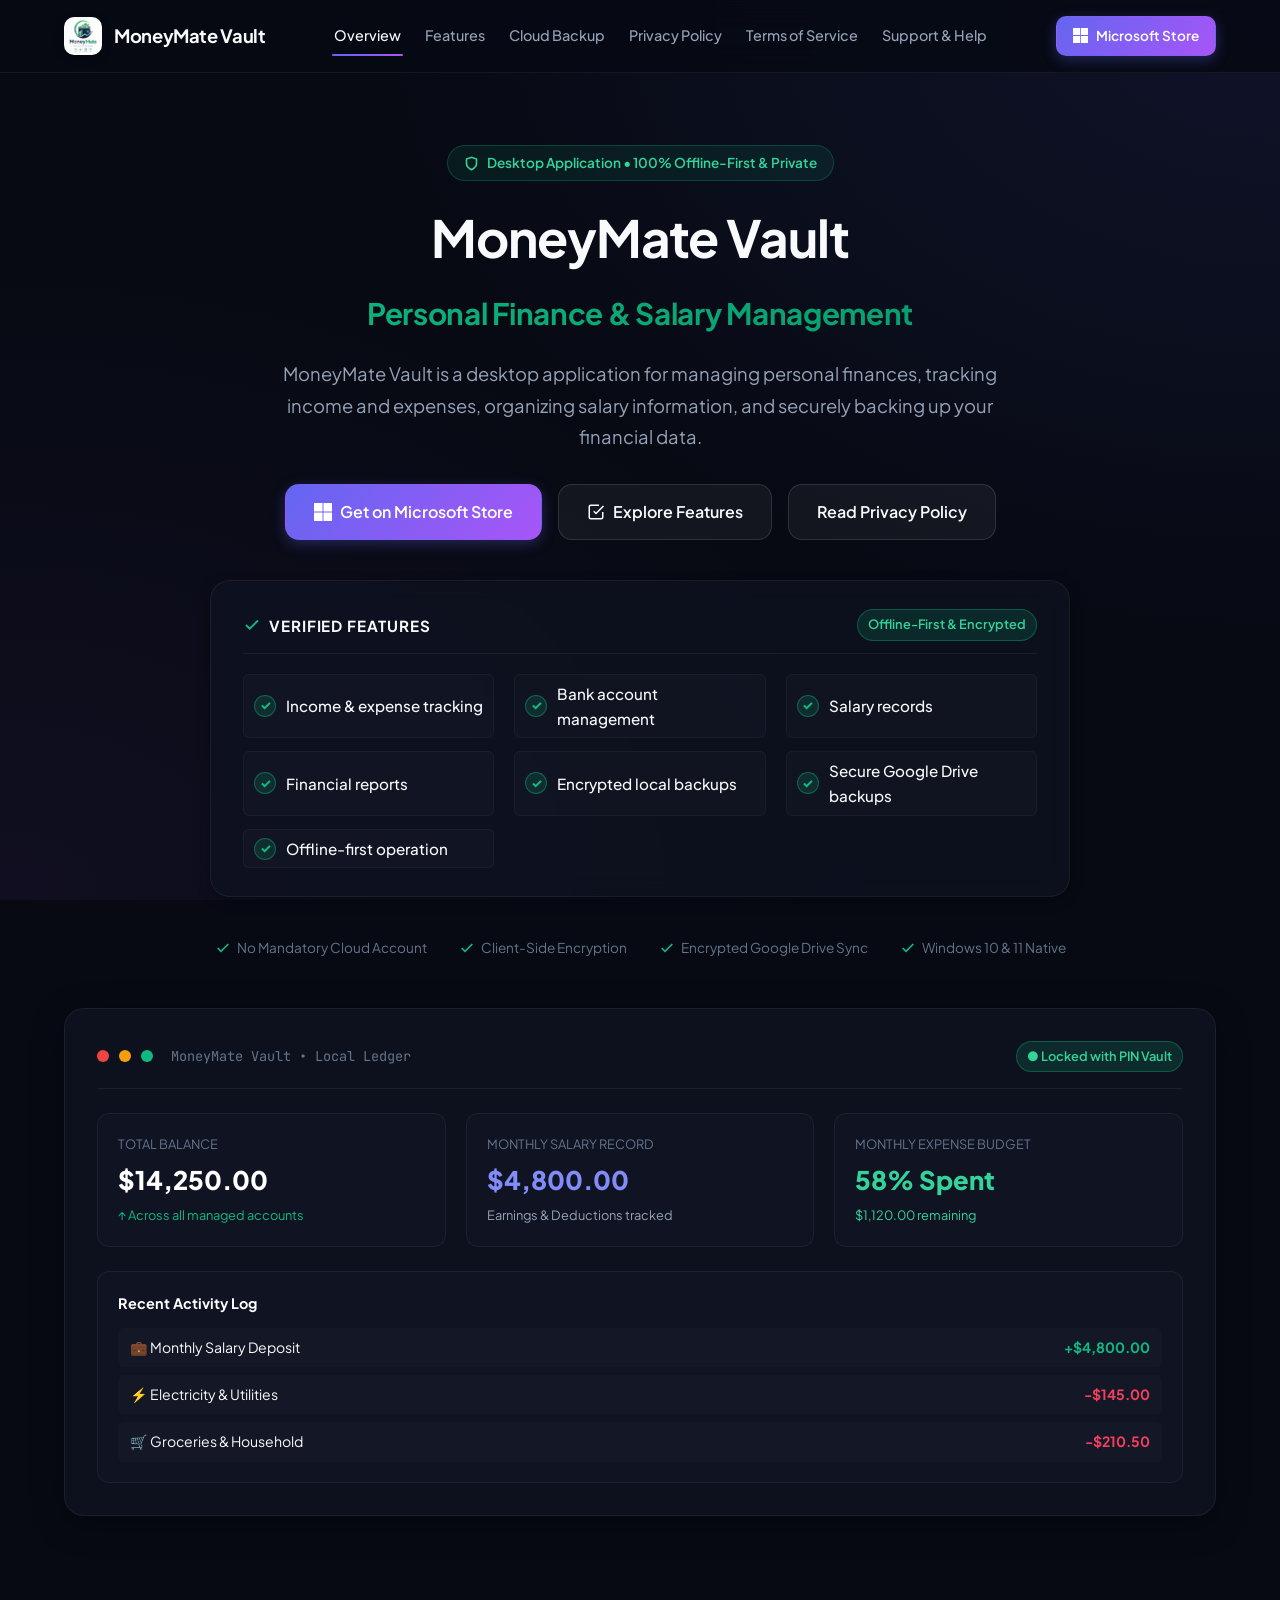
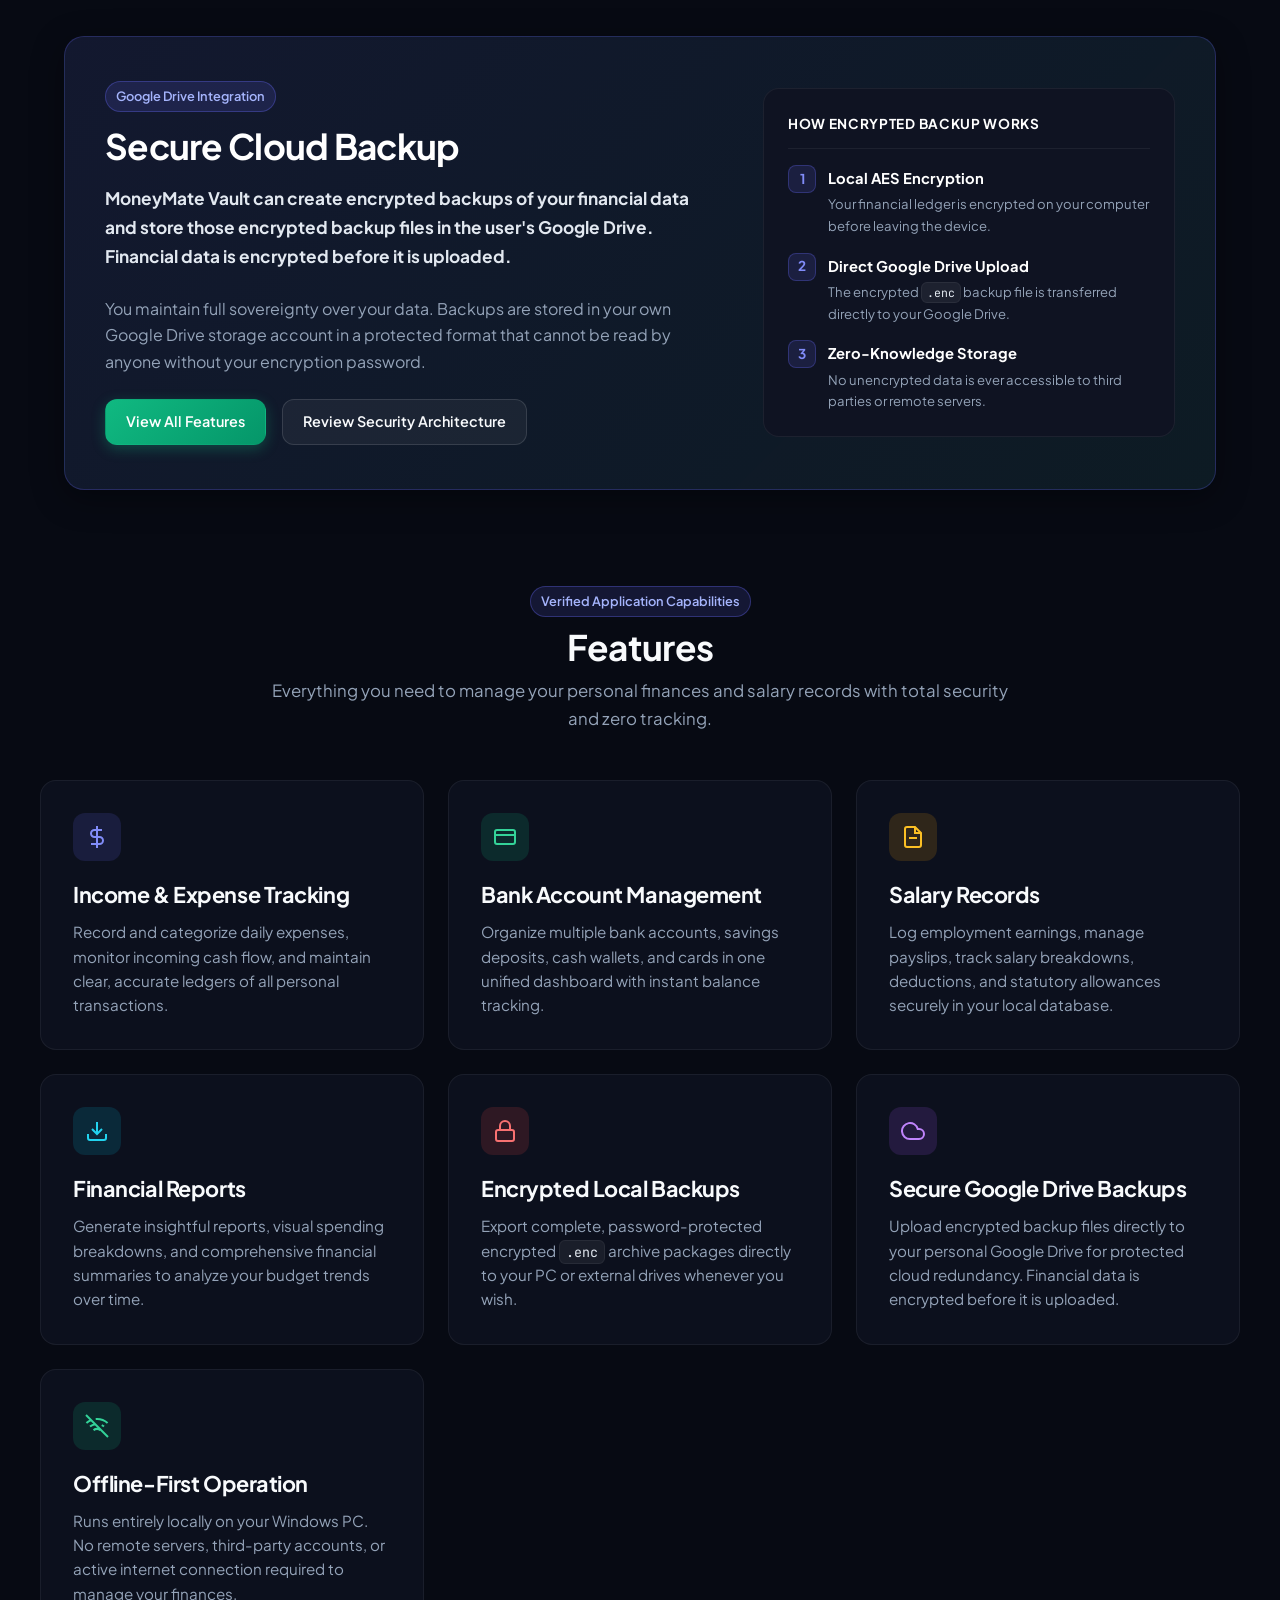
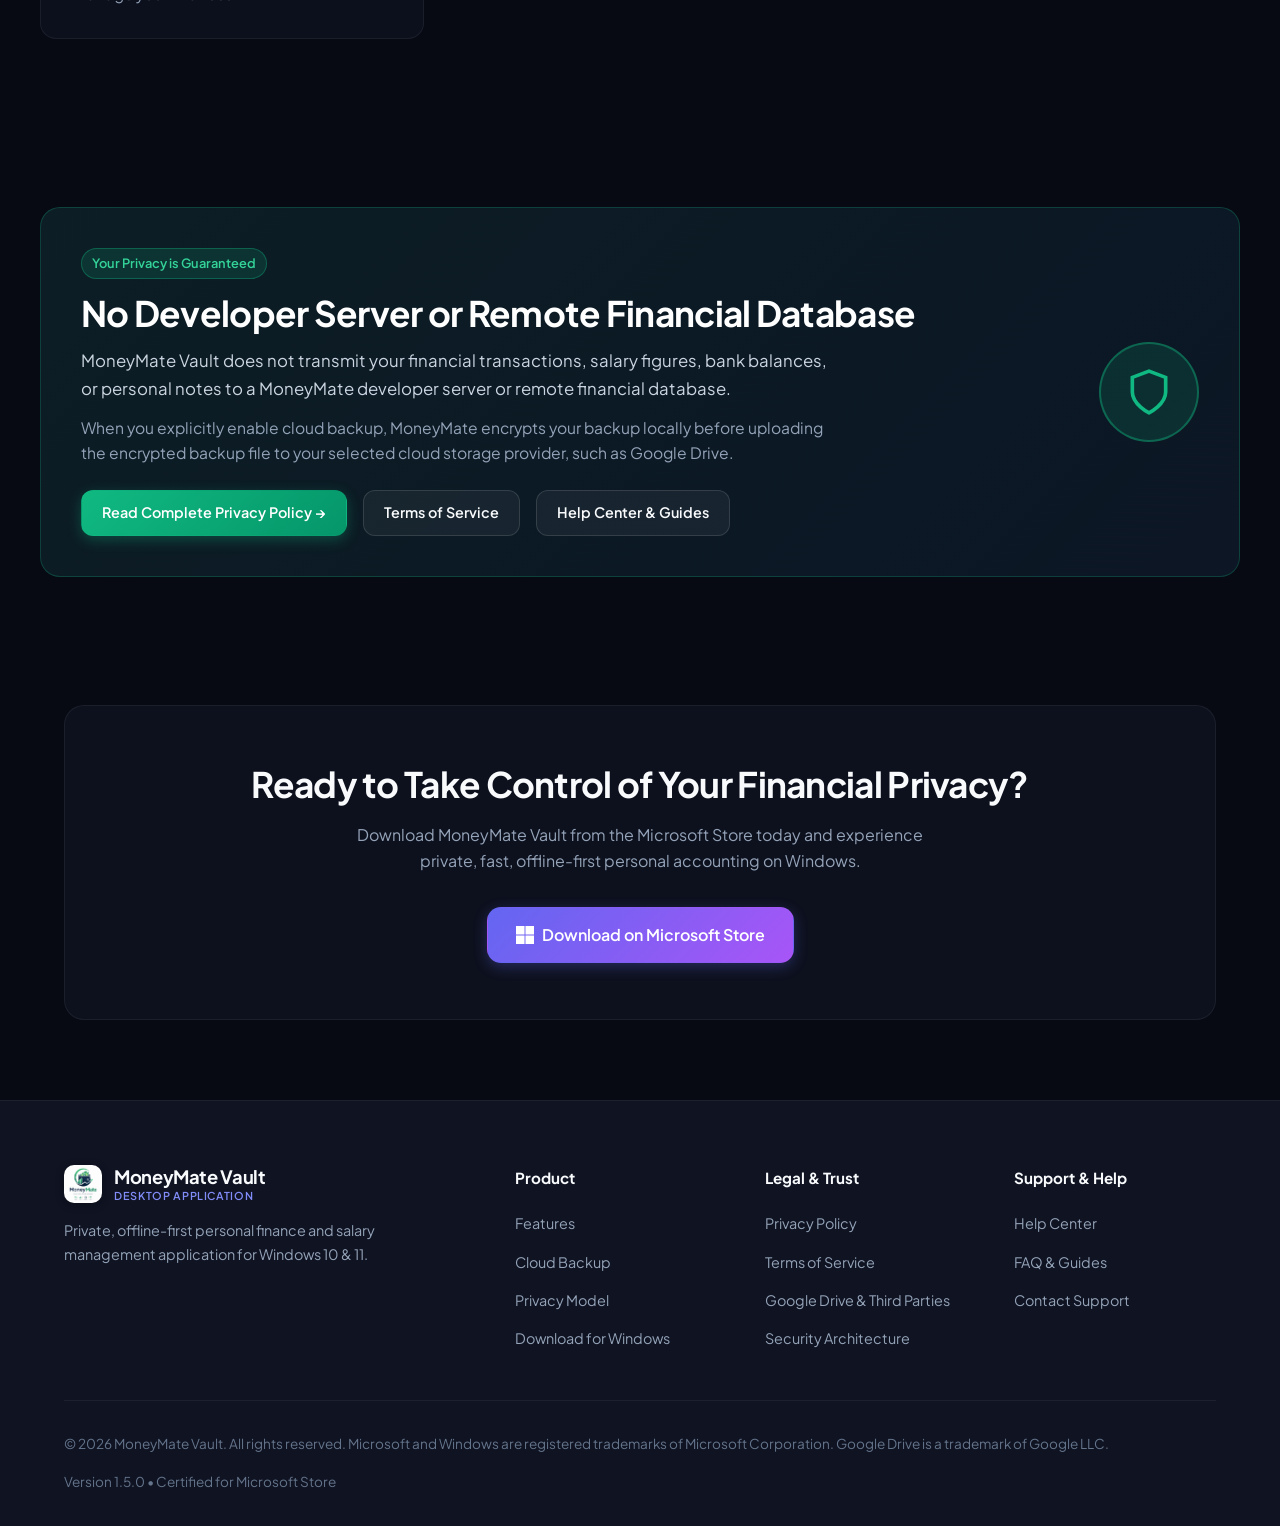
==== index.html @ 609f52b4 "Navbar Line Break Fix & Terms of Service Navigation Tab" ====
<!DOCTYPE html>
<html lang="en">

<head>
  <meta charset="UTF-8">
  <meta name="viewport" content="width=device-width, initial-scale=1.0">
  <meta name="google-site-verification" content="Ac3kvOH5Q8Ll154Vmp-qw-oG1okebQLlyYuAiqwtGdA" />
  <title>MoneyMate Vault - Personal Finance & Salary Management</title>
  <meta name="description"
    content="MoneyMate Vault is a desktop application for managing personal finances, tracking income and expenses, organizing salary information, and securely backing up your financial data.">
  <link rel="icon" type="image/png" href="assets/logo.png">
  <link rel="preconnect" href="https://fonts.googleapis.com">
  <link rel="preconnect" href="https://fonts.gstatic.com" crossorigin>
  <link
    href="https://fonts.googleapis.com/css2?family=Inter:wght@300;400;500;600;700&family=Plus+Jakarta+Sans:wght@300;400;500;600;700;800&family=JetBrains+Mono:wght@400;500;600&display=swap"
    rel="stylesheet">
  <link rel="stylesheet" href="styles.css">
</head>

<body>
  <!-- Navigation Header (Unified Single Top Navbar) -->
  <header class="site-header">
    <div class="container">
      <nav class="site-nav">
        <a href="#overview" class="brand" aria-label="MoneyMate Vault Home">
          <img src="assets/logo.png" alt="MoneyMate Vault Logo" width="38" height="38">
          <div class="brand-text">
            <span class="brand-title">MoneyMate Vault</span>
          </div>
        </a>

        <ul class="nav-links">
          <li><a href="#overview" class="nav-link active">Overview</a></li>
          <li><a href="#features" class="nav-link">Features</a></li>
          <li><a href="#cloud-backup" class="nav-link">Cloud Backup</a></li>
          <li><a href="privacy.html" class="nav-link">Privacy Policy</a></li>
          <li><a href="terms.html" class="nav-link">Terms of Service</a></li>
          <li><a href="support.html" class="nav-link">Support & Help</a></li>
        </ul>

        <div class="nav-cta-group">
          <a href="#download" class="btn btn-primary btn-sm">
            <svg viewBox="0 0 24 24" width="15" height="15" fill="currentColor">
              <path
                d="M0 0h11.377v11.372H0zM12.623 0H24v11.372H12.623zM0 12.623h11.377V24H0zM12.623 12.623H24V24H12.623z" />
            </svg>
            Microsoft Store
          </a>
        </div>
      </nav>
    </div>
  </header>

  <!-- Hero Section (Overview) -->
  <section class="hero-section" id="overview">
    <div class="container">
      <div class="hero-pill">
        <svg viewBox="0 0 24 24" width="15" height="15" fill="none" stroke="currentColor" stroke-width="2.5">
          <path d="M12 22s8-4 8-10V5l-8-3-8 3v7c0 6 8 10 8 10z" />
        </svg>
        Desktop Application • 100% Offline-First & Private
      </div>

      <h1 class="hero-title">
        MoneyMate Vault
      </h1>
      <div class="hero-subtitle text-gradient-emerald">
        Personal Finance & Salary Management
      </div>

      <p class="hero-lead">
        MoneyMate Vault is a desktop application for managing personal finances, tracking income and expenses,
        organizing salary information, and securely backing up your financial data.
      </p>

      <div class="hero-cta-group">
        <a href="#download" class="btn btn-primary btn-lg">
          <svg viewBox="0 0 24 24" width="18" height="18" fill="currentColor">
            <path
              d="M0 0h11.377v11.372H0zM12.623 0H24v11.372H12.623zM0 12.623h11.377V24H0zM12.623 12.623H24V24H12.623z" />
          </svg>
          Get on Microsoft Store
        </a>
        <a href="#features" class="btn btn-secondary btn-lg">
          <svg viewBox="0 0 24 24" width="18" height="18" fill="none" stroke="currentColor" stroke-width="2">
            <polyline points="9 11 12 14 22 4"></polyline>
            <path d="M21 12v7a2 2 0 0 1-2 2H5a2 2 0 0 1-2-2V5a2 2 0 0 1 2-2h11"></path>
          </svg>
          Explore Features
        </a>
        <a href="privacy.html" class="btn btn-secondary btn-lg">
          Read Privacy Policy
        </a>
      </div>

      <!-- Quick Verified Features Checklist Card -->
      <div class="hero-checklist-container">
        <div class="hero-checklist-header">
          <div class="hero-checklist-title">
            <svg viewBox="0 0 24 24" width="18" height="18" fill="none" stroke="#10b981" stroke-width="2.5">
              <polyline points="20 6 9 17 4 12"></polyline>
            </svg>
            <span>Verified Features</span>
          </div>
          <span class="meta-badge badge-success">Offline-First & Encrypted</span>
        </div>
        <div class="checklist-grid">
          <div class="checklist-item">
            <span class="checklist-check-icon">✓</span>
            <span>Income & expense tracking</span>
          </div>
          <div class="checklist-item">
            <span class="checklist-check-icon">✓</span>
            <span>Bank account management</span>
          </div>
          <div class="checklist-item">
            <span class="checklist-check-icon">✓</span>
            <span>Salary records</span>
          </div>
          <div class="checklist-item">
            <span class="checklist-check-icon">✓</span>
            <span>Financial reports</span>
          </div>
          <div class="checklist-item">
            <span class="checklist-check-icon">✓</span>
            <span>Encrypted local backups</span>
          </div>
          <div class="checklist-item">
            <span class="checklist-check-icon">✓</span>
            <span>Secure Google Drive backups</span>
          </div>
          <div class="checklist-item">
            <span class="checklist-check-icon">✓</span>
            <span>Offline-first operation</span>
          </div>
        </div>
      </div>

      <div class="hero-trust-badges">
        <div class="trust-item">
          <svg viewBox="0 0 24 24" width="16" height="16" fill="none" stroke="currentColor" stroke-width="2.5">
            <polyline points="20 6 9 17 4 12" />
          </svg>
          <span>No Mandatory Cloud Account</span>
        </div>
        <div class="trust-item">
          <svg viewBox="0 0 24 24" width="16" height="16" fill="none" stroke="currentColor" stroke-width="2.5">
            <polyline points="20 6 9 17 4 12" />
          </svg>
          <span>Client-Side Encryption</span>
        </div>
        <div class="trust-item">
          <svg viewBox="0 0 24 24" width="16" height="16" fill="none" stroke="currentColor" stroke-width="2.5">
            <polyline points="20 6 9 17 4 12" />
          </svg>
          <span>Encrypted Google Drive Sync</span>
        </div>
        <div class="trust-item">
          <svg viewBox="0 0 24 24" width="16" height="16" fill="none" stroke="currentColor" stroke-width="2.5">
            <polyline points="20 6 9 17 4 12" />
          </svg>
          <span>Windows 10 & 11 Native</span>
        </div>
      </div>
    </div>
  </section>

  <!-- Interactive App Preview Dashboard Showcase -->
  <section class="container" style="margin-bottom: 4.5rem;">
    <div
      style="background: var(--bg-card); border: 1px solid var(--border-color); border-radius: var(--radius-xl); padding: 2rem; box-shadow: var(--shadow-md);">
      <!-- App Header Bar Simulation -->
      <div
        style="display: flex; align-items: center; justify-content: space-between; border-bottom: 1px solid var(--border-color); padding-bottom: 1rem; margin-bottom: 1.5rem;">
        <div style="display: flex; align-items: center; gap: 10px;">
          <div style="width: 12px; height: 12px; border-radius: 50%; background: #ef4444;"></div>
          <div style="width: 12px; height: 12px; border-radius: 50%; background: #f59e0b;"></div>
          <div style="width: 12px; height: 12px; border-radius: 50%; background: #10b981;"></div>
          <span
            style="font-size: 0.85rem; color: var(--text-muted); margin-left: 8px; font-family: var(--font-mono);">MoneyMate
            Vault • Local Ledger</span>
        </div>
        <div style="display: flex; align-items: center; gap: 8px;">
          <span class="meta-badge badge-success">● Locked with PIN Vault</span>
        </div>
      </div>

      <!-- Dashboard Cards Simulation -->
      <div
        style="display: grid; grid-template-columns: repeat(auto-fit, minmax(240px, 1fr)); gap: 1.25rem; margin-bottom: 1.5rem;">
        <div
          style="background: var(--bg-secondary); border: 1px solid var(--border-color); border-radius: var(--radius-md); padding: 1.25rem;">
          <div style="font-size: 0.8rem; color: var(--text-muted); text-transform: uppercase;">Total Balance</div>
          <div style="font-size: 1.6rem; font-weight: 800; color: #fff; margin-top: 4px;">$14,250.00</div>
          <div style="font-size: 0.8rem; color: #10b981; margin-top: 4px;">↑ Across all managed accounts</div>
        </div>

        <div
          style="background: var(--bg-secondary); border: 1px solid var(--border-color); border-radius: var(--radius-md); padding: 1.25rem;">
          <div style="font-size: 0.8rem; color: var(--text-muted); text-transform: uppercase;">Monthly Salary Record
          </div>
          <div style="font-size: 1.6rem; font-weight: 800; color: #818cf8; margin-top: 4px;">$4,800.00</div>
          <div style="font-size: 0.8rem; color: var(--text-secondary); margin-top: 4px;">Earnings & Deductions tracked
          </div>
        </div>

        <div
          style="background: var(--bg-secondary); border: 1px solid var(--border-color); border-radius: var(--radius-md); padding: 1.25rem;">
          <div style="font-size: 0.8rem; color: var(--text-muted); text-transform: uppercase;">Monthly Expense Budget
          </div>
          <div style="font-size: 1.6rem; font-weight: 800; color: #34d399; margin-top: 4px;">58% Spent</div>
          <div style="font-size: 0.8rem; color: #34d399; margin-top: 4px;">$1,120.00 remaining</div>
        </div>
      </div>

      <!-- Transaction Preview List -->
      <div
        style="background: var(--bg-secondary); border: 1px solid var(--border-color); border-radius: var(--radius-md); padding: 1.25rem;">
        <div style="font-size: 0.9rem; font-weight: 700; color: #fff; margin-bottom: 0.75rem;">Recent Activity Log</div>
        <div style="display: flex; flex-direction: column; gap: 8px; font-size: 0.88rem;">
          <div
            style="display: flex; justify-content: space-between; padding: 8px 12px; background: rgba(255,255,255,0.02); border-radius: var(--radius-sm);">
            <span>💼 Monthly Salary Deposit</span>
            <span style="color: #10b981; font-weight: 700;">+$4,800.00</span>
          </div>
          <div
            style="display: flex; justify-content: space-between; padding: 8px 12px; background: rgba(255,255,255,0.02); border-radius: var(--radius-sm);">
            <span>⚡ Electricity & Utilities</span>
            <span style="color: #f43f5e; font-weight: 700;">-$145.00</span>
          </div>
          <div
            style="display: flex; justify-content: space-between; padding: 8px 12px; background: rgba(255,255,255,0.02); border-radius: var(--radius-sm);">
            <span>🛒 Groceries & Household</span>
            <span style="color: #f43f5e; font-weight: 700;">-$210.50</span>
          </div>
        </div>
      </div>
    </div>
  </section>

  <!-- Dedicated Secure Cloud Backup Section (Google Drive Functionality) -->
  <section class="container" id="cloud-backup">
    <div class="cloud-backup-card">
      <div class="cloud-backup-grid">
        <div>
          <div class="meta-badge badge-store" style="margin-bottom: 0.75rem;">Google Drive Integration</div>
          <h2 style="color: #fff; margin-bottom: 1rem;">Secure Cloud Backup</h2>
          <p style="font-size: 1.08rem; color: #e2e8f0; line-height: 1.7; margin-bottom: 1.5rem;">
            <strong>MoneyMate Vault can create encrypted backups of your financial data and store those encrypted backup
              files in the user's Google Drive. Financial data is encrypted before it is uploaded.</strong>
          </p>
          <p style="color: var(--text-secondary); margin-bottom: 1.5rem;">
            You maintain full sovereignty over your data. Backups are stored in your own Google Drive storage account in
            a protected format that cannot be read by anyone without your encryption password.
          </p>
          <div style="display: flex; gap: 1rem; flex-wrap: wrap;">
            <a href="#features" class="btn btn-emerald">
              View All Features
            </a>
            <a href="privacy.html" class="btn btn-secondary">
              Review Security Architecture
            </a>
          </div>
        </div>

        <div class="cloud-flow-card">
          <div
            style="font-size: 0.85rem; font-weight: 700; color: #fff; text-transform: uppercase; letter-spacing: 0.05em; border-bottom: 1px solid var(--border-color); padding-bottom: 0.75rem;">
            How Encrypted Backup Works
          </div>

          <div class="cloud-step-row">
            <div class="cloud-step-badge">1</div>
            <div>
              <strong style="color: #fff; font-size: 0.92rem;">Local AES Encryption</strong>
              <p style="font-size: 0.82rem; color: var(--text-secondary); margin-top: 2px;">
                Your financial ledger is encrypted on your computer before leaving the device.
              </p>
            </div>
          </div>

          <div class="cloud-step-row">
            <div class="cloud-step-badge">2</div>
            <div>
              <strong style="color: #fff; font-size: 0.92rem;">Direct Google Drive Upload</strong>
              <p style="font-size: 0.82rem; color: var(--text-secondary); margin-top: 2px;">
                The encrypted <code>.enc</code> backup file is transferred directly to your Google Drive.
              </p>
            </div>
          </div>

          <div class="cloud-step-row">
            <div class="cloud-step-badge">3</div>
            <div>
              <strong style="color: #fff; font-size: 0.92rem;">Zero-Knowledge Storage</strong>
              <p style="font-size: 0.82rem; color: var(--text-secondary); margin-top: 2px;">
                No unencrypted data is ever accessible to third parties or remote servers.
              </p>
            </div>
          </div>
        </div>
      </div>
    </div>
  </section>

  <!-- Detailed Key Features Grid -->
  <section class="container" id="features" style="padding: 3rem 0;">
    <div style="text-align: center; max-width: 760px; margin: 0 auto 3rem;">
      <div class="meta-badge badge-store" style="margin-bottom: 0.5rem;">Verified Application Capabilities</div>
      <h2>Features</h2>
      <p style="font-size: 1.05rem; color: var(--text-secondary); margin-top: 0.5rem;">
        Everything you need to manage your personal finances and salary records with total security and zero tracking.
      </p>
    </div>

    <div class="features-grid">
      <!-- Feature 1: Income & Expense Tracking -->
      <div class="feature-card">
        <div class="feature-icon-box" style="background: rgba(99, 102, 241, 0.15); color: #818cf8;">
          <svg viewBox="0 0 24 24" width="24" height="24" fill="none" stroke="currentColor" stroke-width="2">
            <line x1="12" y1="1" x2="12" y2="23"></line>
            <path d="M17 5H9.5a3.5 3.5 0 0 0 0 7h5a3.5 3.5 0 0 1 0 7H6"></path>
          </svg>
        </div>
        <h3>Income & Expense Tracking</h3>
        <p>
          Record and categorize daily expenses, monitor incoming cash flow, and maintain clear, accurate ledgers of all
          personal transactions.
        </p>
      </div>

      <!-- Feature 2: Bank Account Management -->
      <div class="feature-card">
        <div class="feature-icon-box" style="background: rgba(16, 185, 129, 0.15); color: #34d399;">
          <svg viewBox="0 0 24 24" width="24" height="24" fill="none" stroke="currentColor" stroke-width="2">
            <rect x="2" y="5" width="20" height="14" rx="2" />
            <line x1="2" y1="10" x2="22" y2="10" />
          </svg>
        </div>
        <h3>Bank Account Management</h3>
        <p>
          Organize multiple bank accounts, savings deposits, cash wallets, and cards in one unified dashboard with
          instant balance tracking.
        </p>
      </div>

      <!-- Feature 3: Salary Records -->
      <div class="feature-card">
        <div class="feature-icon-box" style="background: rgba(245, 158, 11, 0.15); color: #fbbf24;">
          <svg viewBox="0 0 24 24" width="24" height="24" fill="none" stroke="currentColor" stroke-width="2">
            <path d="M14 2H6a2 2 0 0 0-2 2v16a2 2 0 0 0 2 2h12a2 2 0 0 0 2-2V8z" />
            <polyline points="14 2 14 8 20 8" />
            <line x1="16" y1="13" x2="8" y2="13" />
          </svg>
        </div>
        <h3>Salary Records</h3>
        <p>
          Log employment earnings, manage payslips, track salary breakdowns, deductions, and statutory allowances
          securely in your local database.
        </p>
      </div>

      <!-- Feature 4: Financial Reports -->
      <div class="feature-card">
        <div class="feature-icon-box" style="background: rgba(6, 182, 212, 0.15); color: #22d3ee;">
          <svg viewBox="0 0 24 24" width="24" height="24" fill="none" stroke="currentColor" stroke-width="2">
            <path d="M21 15v4a2 2 0 0 1-2 2H5a2 2 0 0 1-2-2v-4" />
            <polyline points="7 10 12 15 17 10" />
            <line x1="12" y1="15" x2="12" y2="3" />
          </svg>
        </div>
        <h3>Financial Reports</h3>
        <p>
          Generate insightful reports, visual spending breakdowns, and comprehensive financial summaries to analyze your
          budget trends over time.
        </p>
      </div>

      <!-- Feature 5: Encrypted Local Backups -->
      <div class="feature-card">
        <div class="feature-icon-box" style="background: rgba(239, 68, 68, 0.15); color: #f87171;">
          <svg viewBox="0 0 24 24" width="24" height="24" fill="none" stroke="currentColor" stroke-width="2">
            <rect x="3" y="11" width="18" height="11" rx="2" ry="2" />
            <path d="M7 11V7a5 5 0 0 1 10 0v4" />
          </svg>
        </div>
        <h3>Encrypted Local Backups</h3>
        <p>
          Export complete, password-protected encrypted <code>.enc</code> archive packages directly to your PC or
          external drives whenever you wish.
        </p>
      </div>

      <!-- Feature 6: Secure Google Drive Backups -->
      <div class="feature-card">
        <div class="feature-icon-box" style="background: rgba(168, 85, 247, 0.15); color: #c084fc;">
          <svg viewBox="0 0 24 24" width="24" height="24" fill="none" stroke="currentColor" stroke-width="2">
            <path d="M18 10h-1.26A8 8 0 1 0 9 20h9a5 5 0 0 0 0-10z"></path>
          </svg>
        </div>
        <h3>Secure Google Drive Backups</h3>
        <p>
          Upload encrypted backup files directly to your personal Google Drive for protected cloud redundancy. Financial
          data is encrypted before it is uploaded.
        </p>
      </div>

      <!-- Feature 7: Offline-First Operation -->
      <div class="feature-card">
        <div class="feature-icon-box" style="background: rgba(16, 185, 129, 0.15); color: #34d399;">
          <svg viewBox="0 0 24 24" width="24" height="24" fill="none" stroke="currentColor" stroke-width="2">
            <path d="M1 1l22 22"></path>
            <path d="M16.72 11.06A10.94 10.94 0 0 1 19 12.55"></path>
            <path d="M5 12.55a10.94 10.94 0 0 1 5.17-2.39"></path>
            <path d="M10.71 5.05A16 16 0 0 1 22.58 9"></path>
            <path d="M1.42 9a15.91 15.91 0 0 1 4.7-2.88"></path>
            <path d="M8.53 16.11a6 6 0 0 1 6.95 0"></path>
            <line x1="12" y1="20" x2="12.01" y2="20"></line>
          </svg>
        </div>
        <h3>Offline-First Operation</h3>
        <p>
          Runs entirely locally on your Windows PC. No remote servers, third-party accounts, or active internet
          connection required to manage your finances.
        </p>
      </div>
    </div>
  </section>

  <!-- Privacy Spotlight Banner -->
  <section class="container" id="privacy-spotlight" style="padding: 2rem 0 5rem;">
    <div class="callout-box callout-emerald">
      <div style="display: grid; grid-template-columns: 1fr auto; gap: 2rem; align-items: center;">
        <div>
          <div class="meta-badge badge-success" style="margin-bottom: 0.75rem;">Your Privacy is Guaranteed</div>
          <h2 style="color: #fff; margin-bottom: 0.75rem;">No Developer Server or Remote Financial Database</h2>
          <p style="color: #cbd5e1; font-size: 1.05rem; max-width: 750px; margin-bottom: 0.75rem;">
            MoneyMate Vault does not transmit your financial transactions, salary figures, bank balances, or personal
            notes to a MoneyMate developer server or remote financial database.
          </p>
          <p style="color: #94a3b8; font-size: 0.98rem; max-width: 750px;">
            When you explicitly enable cloud backup, MoneyMate encrypts your backup locally before uploading the
            encrypted backup file to your selected cloud storage provider, such as Google Drive.
          </p>
          <div style="margin-top: 1.5rem; display: flex; gap: 1rem; flex-wrap: wrap;">
            <a href="privacy.html" class="btn btn-emerald">
              Read Complete Privacy Policy →
            </a>
            <a href="terms.html" class="btn btn-secondary">
              Terms of Service
            </a>
            <a href="support.html" class="btn btn-secondary">
              Help Center & Guides
            </a>
          </div>
        </div>

        <div style="display: flex; align-items: center; justify-content: center;">
          <div
            style="width: 100px; height: 100px; border-radius: 50%; background: rgba(16, 185, 129, 0.15); border: 2px solid rgba(16, 185, 129, 0.4); display: flex; align-items: center; justify-content: center; color: #10b981;">
            <svg viewBox="0 0 24 24" width="50" height="50" fill="none" stroke="currentColor" stroke-width="1.75">
              <path d="M12 22s8-4 8-10V5l-8-3-8 3v7c0 6 8 10 8 10z" />
            </svg>
          </div>
        </div>
      </div>
    </div>
  </section>

  <!-- Microsoft Store Call to Action -->
  <section class="container" id="download" style="padding-bottom: 5rem; text-align: center;">
    <div
      style="background: var(--bg-card); border: 1px solid var(--border-color); border-radius: var(--radius-xl); padding: 3.5rem 2rem;">
      <h2>Ready to Take Control of Your Financial Privacy?</h2>
      <p style="max-width: 600px; margin: 1rem auto 2rem; color: var(--text-secondary);">
        Download MoneyMate Vault from the Microsoft Store today and experience private, fast, offline-first personal
        accounting on Windows.
      </p>
      <div style="display: flex; align-items: center; justify-content: center; gap: 1rem; flex-wrap: wrap;">
        <a href="#download" class="btn btn-primary btn-lg">
          <svg viewBox="0 0 24 24" width="18" height="18" fill="currentColor">
            <path
              d="M0 0h11.377v11.372H0zM12.623 0H24v11.372H12.623zM0 12.623h11.377V24H0zM12.623 12.623H24V24H12.623z" />
          </svg>
          Download on Microsoft Store
        </a>
      </div>
    </div>
  </section>

  <!-- Global Footer -->
  <footer class="site-footer">
    <div class="container">
      <div class="footer-grid">
        <div class="footer-brand">
          <div class="brand">
            <img src="assets/logo.png" alt="MoneyMate Vault Logo" width="34" height="34">
            <div class="brand-text">
              <span class="brand-title">MoneyMate Vault</span>
              <span class="brand-subtitle">Desktop Application</span>
            </div>
          </div>
          <p>
            Private, offline-first personal finance and salary management application for Windows 10 & 11.
          </p>
        </div>

        <div>
          <div class="footer-title">Product</div>
          <ul class="footer-links">
            <li><a href="#features">Features</a></li>
            <li><a href="#cloud-backup">Cloud Backup</a></li>
            <li><a href="#privacy-spotlight">Privacy Model</a></li>
            <li><a href="#download">Download for Windows</a></li>
          </ul>
        </div>

        <div>
          <div class="footer-title">Legal & Trust</div>
          <ul class="footer-links">
            <li><a href="privacy.html">Privacy Policy</a></li>
            <li><a href="terms.html">Terms of Service</a></li>
            <li><a href="privacy.html#third-parties">Google Drive & Third Parties</a></li>
            <li><a href="privacy.html#security-measures">Security Architecture</a></li>
          </ul>
        </div>

        <div>
          <div class="footer-title">Support & Help</div>
          <ul class="footer-links">
            <li><a href="support.html">Help Center</a></li>
            <li><a href="support.html#faqAccordion">FAQ & Guides</a></li>
            <li><a href="support.html#contact">Contact Support</a></li>
          </ul>
        </div>
      </div>

      <div class="footer-bottom">
        <div>&copy; 2026 MoneyMate Vault. All rights reserved. Microsoft and Windows are registered trademarks of
          Microsoft Corporation. Google Drive is a trademark of Google LLC.</div>
        <div>Version 1.5.0 • Certified for Microsoft Store</div>
      </div>
    </div>
  </footer>

  <!-- Dynamic Active Navbar Scrollspy & Click Script -->
  <script>
    document.addEventListener('DOMContentLoaded', () => {
      const navLinks = {
        'overview': document.querySelector('.nav-links a[href="#overview"], .nav-links a[href="index.html"]'),
        'features': document.querySelector('.nav-links a[href="#features"], .nav-links a[href="index.html#features"]'),
        'cloud-backup': document.querySelector('.nav-links a[href="#cloud-backup"], .nav-links a[href="index.html#cloud-backup"]')
      };

      const sectionIds = ['overview', 'features', 'cloud-backup'];

      function setActiveNav(activeId) {
        Object.entries(navLinks).forEach(([id, link]) => {
          if (link) {
            if (id === activeId) {
              link.classList.add('active');
            } else {
              link.classList.remove('active');
            }
          }
        });
      }

      // Smooth click handling with instant active state update
      Object.entries(navLinks).forEach(([id, link]) => {
        if (link) {
          link.addEventListener('click', (e) => {
            const target = document.getElementById(id);
            if (target) {
              e.preventDefault();
              setActiveNav(id);
              history.pushState(null, null, '#' + id);
              target.scrollIntoView({ behavior: 'smooth' });
            }
          });
        }
      });

      // Scroll observer to update active indicator while scrolling
      const observer = new IntersectionObserver((entries) => {
        entries.forEach(entry => {
          if (entry.isIntersecting) {
            setActiveNav(entry.target.id);
          }
        });
      }, {
        rootMargin: '-20% 0px -60% 0px',
        threshold: 0.1
      });

      sectionIds.forEach(id => {
        const el = document.getElementById(id);
        if (el) observer.observe(el);
      });

      // Check initial URL hash on page load
      const currentHash = window.location.hash.replace('#', '');
      if (currentHash && navLinks[currentHash]) {
        setActiveNav(currentHash);
        const target = document.getElementById(currentHash);
        if (target) {
          setTimeout(() => target.scrollIntoView({ behavior: 'smooth' }), 100);
        }
      }
    });
  </script>
</body>

</html>
---- styles.css ----
/* ==========================================================================
   MoneyMate Vault - Official Design System & Stylesheet
   Theme: Exact MoneyMate Software Design Tokens & Aesthetics
   ========================================================================== */

@import url('https://fonts.googleapis.com/css2?family=Inter:wght@300;400;500;600;700&family=Plus+Jakarta+Sans:wght@300;400;500;600;700;800&family=JetBrains+Mono:wght@400;500;600&display=swap');

:root {
  /* Exact MoneyMate Application Color Palette */
  --bg-primary: #070a13;
  --bg-secondary: #0f1322;
  --bg-panel: rgba(15, 19, 34, 0.75);
  --bg-card: rgba(15, 19, 34, 0.85);
  --bg-card-hover: rgba(26, 32, 54, 0.9);
  --bg-glass: rgba(7, 10, 19, 0.85);
  
  --border-color: rgba(255, 255, 255, 0.06);
  --border-light: rgba(255, 255, 255, 0.12);
  --border-focus: #6366f1;
  
  --text-primary: #f8fafc;
  --text-secondary: #94a3b8;
  --text-muted: #64748b;
  --text-inverse: #070a13;
  
  /* Exact MoneyMate Software Gradients */
  --accent-gradient: linear-gradient(135deg, #6366f1 0%, #a855f7 100%);
  --success-gradient: linear-gradient(135deg, #10b981 0%, #059669 100%);
  --danger-gradient: linear-gradient(135deg, #f43f5e 0%, #e11d48 100%);
  --warning-gradient: linear-gradient(135deg, #f59e0b 0%, #d97706 100%);
  --card-blue-gradient: linear-gradient(135deg, #2563eb 0%, #3b82f6 100%);
  --card-purple-gradient: linear-gradient(135deg, #7c3aed 0%, #8b5cf6 100%);
  --card-teal-gradient: linear-gradient(135deg, #0d9488 0%, #0d9488 100%);
  --card-dark-gradient: linear-gradient(135deg, #1e293b 0%, #0f172a 100%);
  
  /* Primary & Accents */
  --primary: #6366f1;
  --primary-hover: #4f46e5;
  --primary-light: #818cf8;
  --primary-glow: rgba(99, 102, 241, 0.3);
  
  --accent-emerald: #10b981;
  --accent-emerald-glow: rgba(16, 185, 129, 0.25);
  --accent-cyan: #06b6d4;
  --accent-purple: #a855f7;
  
  /* Radii & Shadows */
  --radius-sm: 6px;
  --radius-md: 12px;
  --radius-lg: 16px;
  --radius-xl: 20px;
  --radius-full: 9999px;
  
  --shadow-sm: 0 4px 14px rgba(0, 0, 0, 0.3);
  --shadow-md: 0 8px 32px 0 rgba(0, 0, 0, 0.37);
  --shadow-lg: 0 16px 48px rgba(0, 0, 0, 0.55);
  
  /* Layout & Typography */
  --container-max: 1200px;
  --nav-height: 72px;
  --font-sans: 'Plus Jakarta Sans', 'Inter', sans-serif;
  --font-mono: 'JetBrains Mono', Consolas, monospace;
  
  --transition-fast: 0.15s ease;
  --transition-normal: 0.25s cubic-bezier(0.4, 0, 0.2, 1);
}

/* Reset & Base Styles */
*, *::before, *::after {
  box-sizing: border-box;
  margin: 0;
  padding: 0;
  font-family: var(--font-sans);
}

html {
  scroll-behavior: smooth;
  font-size: 16px;
  color-scheme: dark;
}

body {
  background-color: var(--bg-primary);
  background-image: 
    radial-gradient(ellipse at top right, rgba(99, 102, 241, 0.10), transparent 50%),
    radial-gradient(ellipse at bottom left, rgba(168, 85, 247, 0.06), transparent 50%);
  background-attachment: fixed;
  color: var(--text-primary);
  line-height: 1.65;
  min-height: 100vh;
  display: flex;
  flex-direction: column;
  overflow-x: hidden;
  -webkit-font-smoothing: antialiased;
  -moz-osx-font-smoothing: grayscale;
}

/* Typography Utilities */
h1, h2, h3, h4, h5, h6 {
  color: var(--text-primary);
  font-weight: 700;
  line-height: 1.25;
  letter-spacing: -0.02em;
}

h1 { font-size: clamp(2.2rem, 4vw, 3.2rem); }
h2 { font-size: clamp(1.75rem, 3vw, 2.2rem); }
h3 { font-size: 1.35rem; }
h4 { font-size: 1.15rem; }

p {
  color: var(--text-secondary);
  font-size: 1rem;
}

a {
  color: var(--primary-light);
  text-decoration: none;
  transition: color var(--transition-fast);
}

a:hover {
  color: #fff;
}

code, pre {
  font-family: var(--font-mono);
}

code {
  background: rgba(255, 255, 255, 0.06);
  padding: 0.15em 0.45em;
  border-radius: var(--radius-sm);
  font-size: 0.88em;
  color: #e2e8f0;
  border: 1px solid var(--border-color);
}

/* Layout Container */
.container {
  width: 100%;
  max-width: var(--container-max);
  margin: 0 auto;
  padding: 0 1.5rem;
}

/* Single Unified Header & Navbar (Zero duplicate vertical navs) */
.site-header {
  position: sticky;
  top: 0;
  width: 100%;
  z-index: 1000;
  background: var(--bg-glass);
  backdrop-filter: blur(16px);
  -webkit-backdrop-filter: blur(16px);
  border-bottom: 1px solid var(--border-color);
}

.site-nav {
  display: flex;
  align-items: center;
  justify-content: space-between;
  gap: 1.5rem;
  height: var(--nav-height);
  width: 100%;
}

.brand {
  display: flex;
  align-items: center;
  gap: 12px;
  text-decoration: none;
  transition: opacity var(--transition-fast);
  flex-shrink: 0;
  white-space: nowrap;
}

.brand:hover {
  opacity: 0.92;
}

.brand img {
  width: 38px;
  height: 38px;
  object-fit: contain;
  border-radius: 10px;
  box-shadow: 0 2px 8px rgba(0, 0, 0, 0.3);
  flex-shrink: 0;
}

.brand-text {
  display: flex;
  flex-direction: column;
  line-height: 1.15;
  white-space: nowrap;
}

.brand-title {
  font-size: 1.15rem;
  font-weight: 700;
  color: var(--text-primary);
  letter-spacing: -0.02em;
  white-space: nowrap;
}

.brand-subtitle {
  font-size: 0.68rem;
  font-weight: 600;
  color: var(--primary-light);
  text-transform: uppercase;
  letter-spacing: 0.06em;
  margin-top: 2px;
  white-space: nowrap;
}

.nav-links {
  display: flex;
  align-items: center;
  gap: 1.25rem;
  list-style: none;
  flex-wrap: nowrap;
  margin: 0;
  padding: 0;
}

.nav-link {
  font-size: 0.9rem;
  font-weight: 500;
  color: var(--text-secondary);
  transition: all var(--transition-fast);
  padding: 6px 2px;
  position: relative;
  white-space: nowrap;
  display: inline-block;
}

.nav-link:hover,
.nav-link.active {
  color: var(--text-primary);
}

.nav-link.active::after {
  content: '';
  position: absolute;
  bottom: -2px;
  left: 0;
  width: 100%;
  height: 2px;
  background: var(--accent-gradient);
  border-radius: var(--radius-full);
}

.nav-cta-group {
  display: flex;
  align-items: center;
  gap: 12px;
  flex-shrink: 0;
  white-space: nowrap;
}

/* Section scroll offsets under fixed navbar */
#overview, #features, #cloud-backup, #privacy-spotlight, #download, .policy-section {
  scroll-margin-top: calc(var(--nav-height) + 1.5rem);
}

/* Ensure mobile drawer is strictly hidden on desktop */
.nav-mobile-drawer {
  display: none !important;
}

/* Button Components matching software */
.btn {
  display: inline-flex;
  align-items: center;
  justify-content: center;
  gap: 8px;
  padding: 10px 20px;
  border-radius: 12px;
  font-weight: 600;
  font-size: 0.9rem;
  cursor: pointer;
  border: 1px solid transparent;
  transition: all 0.25s cubic-bezier(0.4, 0, 0.2, 1);
  text-decoration: none;
  outline: none;
  white-space: nowrap;
}

.btn-primary {
  background: var(--accent-gradient);
  color: #fff;
  box-shadow: 0 4px 14px rgba(99, 102, 241, 0.3);
}

.btn-primary:hover {
  transform: translateY(-2px);
  box-shadow: 0 6px 20px rgba(99, 102, 241, 0.45);
  color: #fff;
}

.btn-secondary {
  background-color: rgba(255, 255, 255, 0.05);
  border: 1px solid rgba(255, 255, 255, 0.12);
  color: var(--text-primary);
}

.btn-secondary:hover {
  background-color: rgba(255, 255, 255, 0.1);
  border-color: rgba(255, 255, 255, 0.25);
  transform: translateY(-2px);
  color: #fff;
}

.btn-emerald {
  background: var(--success-gradient);
  color: #ffffff;
  box-shadow: 0 4px 14px rgba(16, 185, 129, 0.3);
}

.btn-emerald:hover {
  transform: translateY(-2px);
  box-shadow: 0 6px 20px rgba(16, 185, 129, 0.45);
  color: #fff;
}

.btn-sm {
  padding: 8px 16px;
  font-size: 0.85rem;
  border-radius: 10px;
}

.btn-lg {
  padding: 14px 28px;
  font-size: 1rem;
  border-radius: 14px;
}

/* Hero Section */
.hero-section {
  padding: 4.5rem 0 3rem;
  position: relative;
  text-align: center;
}

.hero-pill {
  display: inline-flex;
  align-items: center;
  gap: 8px;
  padding: 6px 16px;
  background: rgba(16, 185, 129, 0.1);
  border: 1px solid rgba(16, 185, 129, 0.25);
  color: #34d399;
  font-size: 0.85rem;
  font-weight: 600;
  border-radius: var(--radius-full);
  margin-bottom: 1.5rem;
}

.hero-title {
  margin-bottom: 1.25rem;
  max-width: 900px;
  margin-left: auto;
  margin-right: auto;
}

.hero-subtitle {
  font-size: clamp(1.35rem, 2.5vw, 1.85rem);
  font-weight: 700;
  margin-top: 0.5rem;
  margin-bottom: 1.25rem;
  letter-spacing: -0.01em;
}

.text-gradient-emerald {
  background: var(--success-gradient);
  -webkit-background-clip: text;
  -webkit-text-fill-color: transparent;
}

.hero-lead {
  font-size: 1.15rem;
  max-width: 760px;
  margin: 0 auto 2rem;
  color: var(--text-secondary);
  line-height: 1.7;
}

.hero-cta-group {
  display: flex;
  align-items: center;
  justify-content: center;
  gap: 1rem;
  flex-wrap: wrap;
  margin-bottom: 2.5rem;
}

/* Hero Verified Features Checklist Card */
.hero-checklist-container {
  max-width: 860px;
  margin: 0 auto 2.5rem;
  background: rgba(15, 19, 34, 0.7);
  border: 1px solid var(--border-color);
  border-radius: var(--radius-xl);
  padding: 1.75rem 2rem;
  box-shadow: var(--shadow-sm);
  backdrop-filter: blur(12px);
  -webkit-backdrop-filter: blur(12px);
  text-align: left;
}

.hero-checklist-header {
  display: flex;
  align-items: center;
  justify-content: space-between;
  margin-bottom: 1.25rem;
  padding-bottom: 0.75rem;
  border-bottom: 1px solid var(--border-color);
  flex-wrap: wrap;
  gap: 0.5rem;
}

.hero-checklist-title {
  font-size: 0.95rem;
  font-weight: 700;
  color: var(--text-primary);
  text-transform: uppercase;
  letter-spacing: 0.06em;
  display: flex;
  align-items: center;
  gap: 8px;
}

.checklist-grid {
  display: grid;
  grid-template-columns: repeat(auto-fit, minmax(230px, 1fr));
  gap: 0.85rem 1.25rem;
}

.checklist-item {
  display: flex;
  align-items: center;
  gap: 10px;
  font-size: 0.95rem;
  font-weight: 500;
  color: var(--text-primary);
  padding: 6px 10px;
  border-radius: var(--radius-sm);
  background: rgba(255, 255, 255, 0.02);
  border: 1px solid rgba(255, 255, 255, 0.04);
  transition: all var(--transition-fast);
}

.checklist-item:hover {
  background: rgba(16, 185, 129, 0.06);
  border-color: rgba(16, 185, 129, 0.2);
}

.checklist-check-icon {
  width: 22px;
  height: 22px;
  border-radius: 50%;
  background: rgba(16, 185, 129, 0.15);
  border: 1px solid rgba(16, 185, 129, 0.4);
  display: flex;
  align-items: center;
  justify-content: center;
  color: #10b981;
  font-size: 0.8rem;
  font-weight: 800;
  flex-shrink: 0;
}

.hero-trust-badges {
  display: flex;
  align-items: center;
  justify-content: center;
  gap: 2rem;
  flex-wrap: wrap;
  color: var(--text-muted);
  font-size: 0.85rem;
}

.trust-item {
  display: flex;
  align-items: center;
  gap: 6px;
}

.trust-item svg {
  color: var(--accent-emerald);
}

/* Cloud Backup Feature Showcase */
.cloud-backup-card {
  background: linear-gradient(135deg, rgba(99, 102, 241, 0.08) 0%, rgba(16, 185, 129, 0.06) 100%), var(--bg-card);
  border: 1px solid rgba(99, 102, 241, 0.25);
  border-radius: var(--radius-xl);
  padding: 2.75rem 2.5rem;
  box-shadow: var(--shadow-md);
  margin: 3rem 0;
}

.cloud-backup-grid {
  display: grid;
  grid-template-columns: 1.2fr 0.8fr;
  gap: 2.5rem;
  align-items: center;
}

@media (max-width: 900px) {
  .cloud-backup-grid {
    grid-template-columns: 1fr;
  }
}

.cloud-flow-card {
  background: var(--bg-secondary);
  border: 1px solid var(--border-color);
  border-radius: var(--radius-lg);
  padding: 1.5rem;
  display: flex;
  flex-direction: column;
  gap: 1rem;
}

.cloud-step-row {
  display: flex;
  align-items: flex-start;
  gap: 12px;
}

.cloud-step-badge {
  width: 28px;
  height: 28px;
  border-radius: 8px;
  background: rgba(99, 102, 241, 0.15);
  border: 1px solid rgba(99, 102, 241, 0.3);
  color: var(--primary-light);
  display: flex;
  align-items: center;
  justify-content: center;
  font-weight: 700;
  font-size: 0.85rem;
  flex-shrink: 0;
}

/* Feature Cards Grid matching software panel styles */
.features-grid {
  display: grid;
  grid-template-columns: repeat(auto-fit, minmax(320px, 1fr));
  gap: 1.5rem;
  margin: 2.5rem 0;
}

.feature-card {
  background: var(--bg-panel);
  border: 1px solid var(--border-color);
  border-radius: var(--radius-lg);
  padding: 2rem;
  transition: all var(--transition-normal);
  display: flex;
  flex-direction: column;
}

.feature-card:hover {
  transform: translateY(-4px);
  border-color: var(--border-light);
  background: var(--bg-card-hover);
  box-shadow: var(--shadow-md);
}

.feature-icon-box {
  width: 48px;
  height: 48px;
  border-radius: 12px;
  display: flex;
  align-items: center;
  justify-content: center;
  margin-bottom: 1.25rem;
}

.feature-card h3 {
  margin-bottom: 0.75rem;
}

.feature-card p {
  color: var(--text-secondary);
  font-size: 0.95rem;
  line-height: 1.6;
}

/* Callout Banner */
.callout-box {
  background: var(--bg-panel);
  border: 1px solid var(--border-color);
  border-radius: var(--radius-xl);
  padding: 2.5rem;
  margin: 3rem 0;
}

.callout-emerald {
  background: linear-gradient(135deg, rgba(16, 185, 129, 0.08) 0%, rgba(6, 182, 212, 0.04) 100%), var(--bg-panel);
  border-color: rgba(16, 185, 129, 0.25);
}

/* Documentation / Policy Layout */
.policy-page-layout {
  display: grid;
  grid-template-columns: 270px 1fr;
  gap: 2.5rem;
  padding: 2.5rem 0 5rem;
  align-items: start;
}

.policy-sidebar {
  position: sticky;
  top: calc(var(--nav-height) + 1.5rem);
  max-height: calc(100vh - var(--nav-height) - 3rem);
  overflow-y: auto;
  padding: 1.5rem;
  background: var(--bg-panel);
  border: 1px solid var(--border-color);
  border-radius: var(--radius-lg);
}

.sidebar-heading {
  font-size: 0.75rem;
  text-transform: uppercase;
  letter-spacing: 0.08em;
  color: var(--text-muted);
  font-weight: 700;
  margin-bottom: 1rem;
}

.sidebar-nav-list {
  list-style: none;
  display: flex;
  flex-direction: column;
  gap: 4px;
}

.sidebar-nav-item a {
  display: block;
  padding: 8px 12px;
  font-size: 0.88rem;
  color: var(--text-secondary);
  border-radius: var(--radius-sm);
  transition: all var(--transition-fast);
  border-left: 2px solid transparent;
}

.sidebar-nav-item a:hover {
  color: var(--text-primary);
  background: rgba(255, 255, 255, 0.04);
}

.sidebar-nav-item.active a {
  color: var(--primary-light);
  background: rgba(99, 102, 241, 0.12);
  border-left-color: var(--primary);
  font-weight: 600;
}

.policy-content-body {
  background: var(--bg-panel);
  border: 1px solid var(--border-color);
  border-radius: var(--radius-xl);
  padding: 3rem 3.5rem;
  box-shadow: var(--shadow-md);
}

.policy-header {
  border-bottom: 1px solid var(--border-color);
  padding-bottom: 2rem;
  margin-bottom: 2.5rem;
}

.policy-meta-tags {
  display: flex;
  flex-wrap: wrap;
  gap: 10px;
  margin-top: 1rem;
}

.meta-badge {
  display: inline-flex;
  align-items: center;
  gap: 6px;
  padding: 4px 10px;
  font-size: 0.8rem;
  font-weight: 600;
  border-radius: var(--radius-full);
  background: rgba(255, 255, 255, 0.05);
  border: 1px solid var(--border-color);
  color: var(--text-secondary);
}

.meta-badge.badge-store {
  background: rgba(99, 102, 241, 0.15);
  border-color: rgba(99, 102, 241, 0.35);
  color: #a5b4fc;
}

.meta-badge.badge-success {
  background: rgba(16, 185, 129, 0.15);
  border-color: rgba(16, 185, 129, 0.35);
  color: #34d399;
}

.policy-section {
  margin-bottom: 3.5rem;
  scroll-margin-top: calc(var(--nav-height) + 2rem);
}

.policy-section h2 {
  font-size: 1.55rem;
  margin-bottom: 1rem;
  color: #ffffff;
}

.policy-section h3 {
  font-size: 1.15rem;
  margin: 1.75rem 0 0.75rem;
  color: var(--primary-light);
}

.policy-section p {
  margin-bottom: 1rem;
  color: #cbd5e1;
  font-size: 1rem;
  line-height: 1.75;
}

.policy-section ul, 
.policy-section ol {
  margin-bottom: 1.25rem;
  padding-left: 1.5rem;
  color: #cbd5e1;
}

.policy-section li {
  margin-bottom: 0.6rem;
  line-height: 1.65;
}

.policy-section strong {
  color: #ffffff;
}

/* Custom Notice Cards */
.notice-card {
  border-radius: var(--radius-md);
  padding: 1.25rem 1.5rem;
  margin: 1.5rem 0;
  display: flex;
  gap: 14px;
  align-items: flex-start;
  font-size: 0.95rem;
  line-height: 1.6;
}

.notice-icon {
  flex-shrink: 0;
  margin-top: 2px;
}

.notice-info {
  background: rgba(59, 130, 246, 0.1);
  border: 1px solid rgba(59, 130, 246, 0.25);
  color: #93c5fd;
}

.notice-success {
  background: rgba(16, 185, 129, 0.1);
  border: 1px solid rgba(16, 185, 129, 0.25);
  color: #6ee7b7;
}

.notice-warning {
  background: rgba(245, 158, 11, 0.1);
  border: 1px solid rgba(245, 158, 11, 0.25);
  color: #fcd34d;
}

/* Data Tables */
.table-responsive {
  width: 100%;
  overflow-x: auto;
  margin: 1.5rem 0;
  border-radius: var(--radius-md);
  border: 1px solid var(--border-color);
}

.policy-table {
  width: 100%;
  border-collapse: collapse;
  text-align: left;
  font-size: 0.92rem;
  background: var(--bg-secondary);
}

.policy-table th {
  background: rgba(26, 32, 54, 0.9);
  color: var(--text-primary);
  font-weight: 700;
  padding: 1rem 1.2rem;
  border-bottom: 1px solid var(--border-color);
  white-space: nowrap;
}

.policy-table td {
  padding: 1rem 1.2rem;
  border-bottom: 1px solid var(--border-color);
  color: #cbd5e1;
  vertical-align: top;
}

.policy-table tr:last-child td {
  border-bottom: none;
}

/* FAQ Accordion */
.faq-accordion {
  display: flex;
  flex-direction: column;
  gap: 12px;
  margin: 1.5rem 0;
}

.faq-card {
  background: var(--bg-panel);
  border: 1px solid var(--border-color);
  border-radius: var(--radius-md);
  overflow: hidden;
  transition: border-color var(--transition-fast);
}

.faq-card:hover {
  border-color: var(--border-light);
}

.faq-trigger {
  width: 100%;
  padding: 1.2rem 1.5rem;
  background: transparent;
  border: none;
  color: var(--text-primary);
  font-size: 1.05rem;
  font-weight: 600;
  font-family: inherit;
  text-align: left;
  display: flex;
  align-items: center;
  justify-content: space-between;
  cursor: pointer;
}

.faq-icon-arrow {
  transition: transform var(--transition-fast);
  color: var(--text-muted);
}

.faq-card.open .faq-icon-arrow {
  transform: rotate(180deg);
  color: var(--primary-light);
}

.faq-content {
  padding: 0 1.5rem 1.25rem;
  color: var(--text-secondary);
  font-size: 0.95rem;
  line-height: 1.65;
  display: none;
}

.faq-card.open .faq-content {
  display: block;
}

/* Search Box */
.search-box-wrapper {
  position: relative;
  max-width: 600px;
  margin: 0 auto 2.5rem;
}

.search-input {
  width: 100%;
  padding: 1rem 1.25rem 1rem 3rem;
  background: var(--bg-panel);
  border: 1px solid var(--border-light);
  border-radius: var(--radius-full);
  color: var(--text-primary);
  font-size: 1rem;
  font-family: inherit;
  outline: none;
  transition: all var(--transition-normal);
}

.search-input:focus {
  border-color: var(--primary);
  box-shadow: 0 0 0 3px var(--primary-glow);
}

.search-icon {
  position: absolute;
  left: 1.2rem;
  top: 50%;
  transform: translateY(-50%);
  color: var(--text-muted);
  pointer-events: none;
}

/* Form Styling */
.form-card {
  background: var(--bg-panel);
  border: 1px solid var(--border-color);
  border-radius: var(--radius-lg);
  padding: 2.5rem;
}

.form-group {
  margin-bottom: 1.5rem;
}

.form-label {
  display: block;
  font-size: 0.9rem;
  font-weight: 600;
  margin-bottom: 0.5rem;
  color: var(--text-primary);
}

.form-control {
  width: 100%;
  padding: 0.8rem 1rem;
  background: var(--bg-secondary);
  border: 1px solid var(--border-color);
  border-radius: var(--radius-md);
  color: var(--text-primary);
  font-size: 0.95rem;
  font-family: inherit;
  outline: none;
  transition: border-color var(--transition-fast);
}

.form-control:focus {
  border-color: var(--primary);
  box-shadow: 0 0 0 2px var(--primary-glow);
}

textarea.form-control {
  resize: vertical;
  min-height: 120px;
}

/* Footer */
.site-footer {
  margin-top: auto;
  background: var(--bg-secondary);
  border-top: 1px solid var(--border-color);
  padding: 4rem 0 2rem;
}

.footer-grid {
  display: grid;
  grid-template-columns: 2fr 1fr 1fr 1fr;
  gap: 3rem;
  margin-bottom: 3rem;
}

.footer-brand p {
  margin-top: 1rem;
  font-size: 0.9rem;
  max-width: 320px;
}

.footer-title {
  font-size: 0.95rem;
  font-weight: 700;
  margin-bottom: 1.25rem;
  color: var(--text-primary);
}

.footer-links {
  list-style: none;
  display: flex;
  flex-direction: column;
  gap: 0.75rem;
}

.footer-links a {
  color: var(--text-secondary);
  font-size: 0.9rem;
  transition: color var(--transition-fast);
}

.footer-links a:hover {
  color: #fff;
}

.footer-bottom {
  padding-top: 2rem;
  border-top: 1px solid var(--border-color);
  display: flex;
  align-items: center;
  justify-content: space-between;
  font-size: 0.85rem;
  color: var(--text-muted);
  flex-wrap: wrap;
  gap: 1rem;
}

.copy-pill {
  display: inline-flex;
  align-items: center;
  gap: 8px;
  padding: 6px 12px;
  background: rgba(255, 255, 255, 0.05);
  border: 1px solid var(--border-color);
  border-radius: var(--radius-md);
  font-family: var(--font-mono);
  font-size: 0.85rem;
  color: var(--text-primary);
  cursor: pointer;
  transition: all var(--transition-fast);
}

.copy-pill:hover {
  background: rgba(255, 255, 255, 0.1);
  border-color: var(--border-light);
}

/* Toast */
.web-toast {
  position: fixed;
  bottom: 24px;
  right: 24px;
  background: var(--bg-secondary);
  border: 1px solid var(--border-light);
  color: #fff;
  padding: 12px 20px;
  border-radius: var(--radius-md);
  box-shadow: var(--shadow-lg);
  font-size: 0.9rem;
  display: flex;
  align-items: center;
  gap: 10px;
  transform: translateY(100px);
  opacity: 0;
  transition: all 0.3s cubic-bezier(0.16, 1, 0.3, 1);
  z-index: 9999;
}

.web-toast.show {
  transform: translateY(0);
  opacity: 1;
}

/* Responsive */
@media (max-width: 1100px) {
  .nav-links {
    gap: 0.9rem;
  }
  .nav-link {
    font-size: 0.85rem;
  }
}

@media (max-width: 992px) {
  .policy-page-layout {
    grid-template-columns: 1fr;
  }
  .policy-sidebar {
    display: none;
  }
  .policy-content-body {
    padding: 2rem 1.5rem;
  }
  .footer-grid {
    grid-template-columns: 1fr 1fr;
  }
  .nav-links {
    gap: 0.75rem;
  }
  .nav-link {
    font-size: 0.82rem;
  }
}

@media (max-width: 768px) {
  .site-nav {
    overflow-x: auto;
    -webkit-overflow-scrolling: touch;
    scrollbar-width: none;
  }
  .site-nav::-webkit-scrollbar {
    display: none;
  }
  .nav-links {
    gap: 0.75rem;
  }
  .footer-grid {
    grid-template-columns: 1fr;
  }
  .hero-section {
    padding: 3rem 0 2rem;
  }
}

@media (max-width: 600px) {
  .brand-subtitle {
    display: none;
  }
}

/* Print Styles */
@media print {
  body {
    background: #ffffff !important;
    color: #000000 !important;
  }
  .site-header, .site-footer, .policy-sidebar, .btn, .search-box-wrapper, .meta-badge {
    display: none !important;
  }
  .policy-content-body {
    background: none !important;
    border: none !important;
    padding: 0 !important;
    box-shadow: none !important;
  }
  .policy-section h2, .policy-section h3, h1, h2, h3, p, li, td, th {
    color: #000000 !important;
  }
  .policy-table {
    border: 1px solid #ddd !important;
    background: none !important;
  }
  .policy-table th, .policy-table td {
    border: 1px solid #ddd !important;
    color: #000000 !important;
  }
}
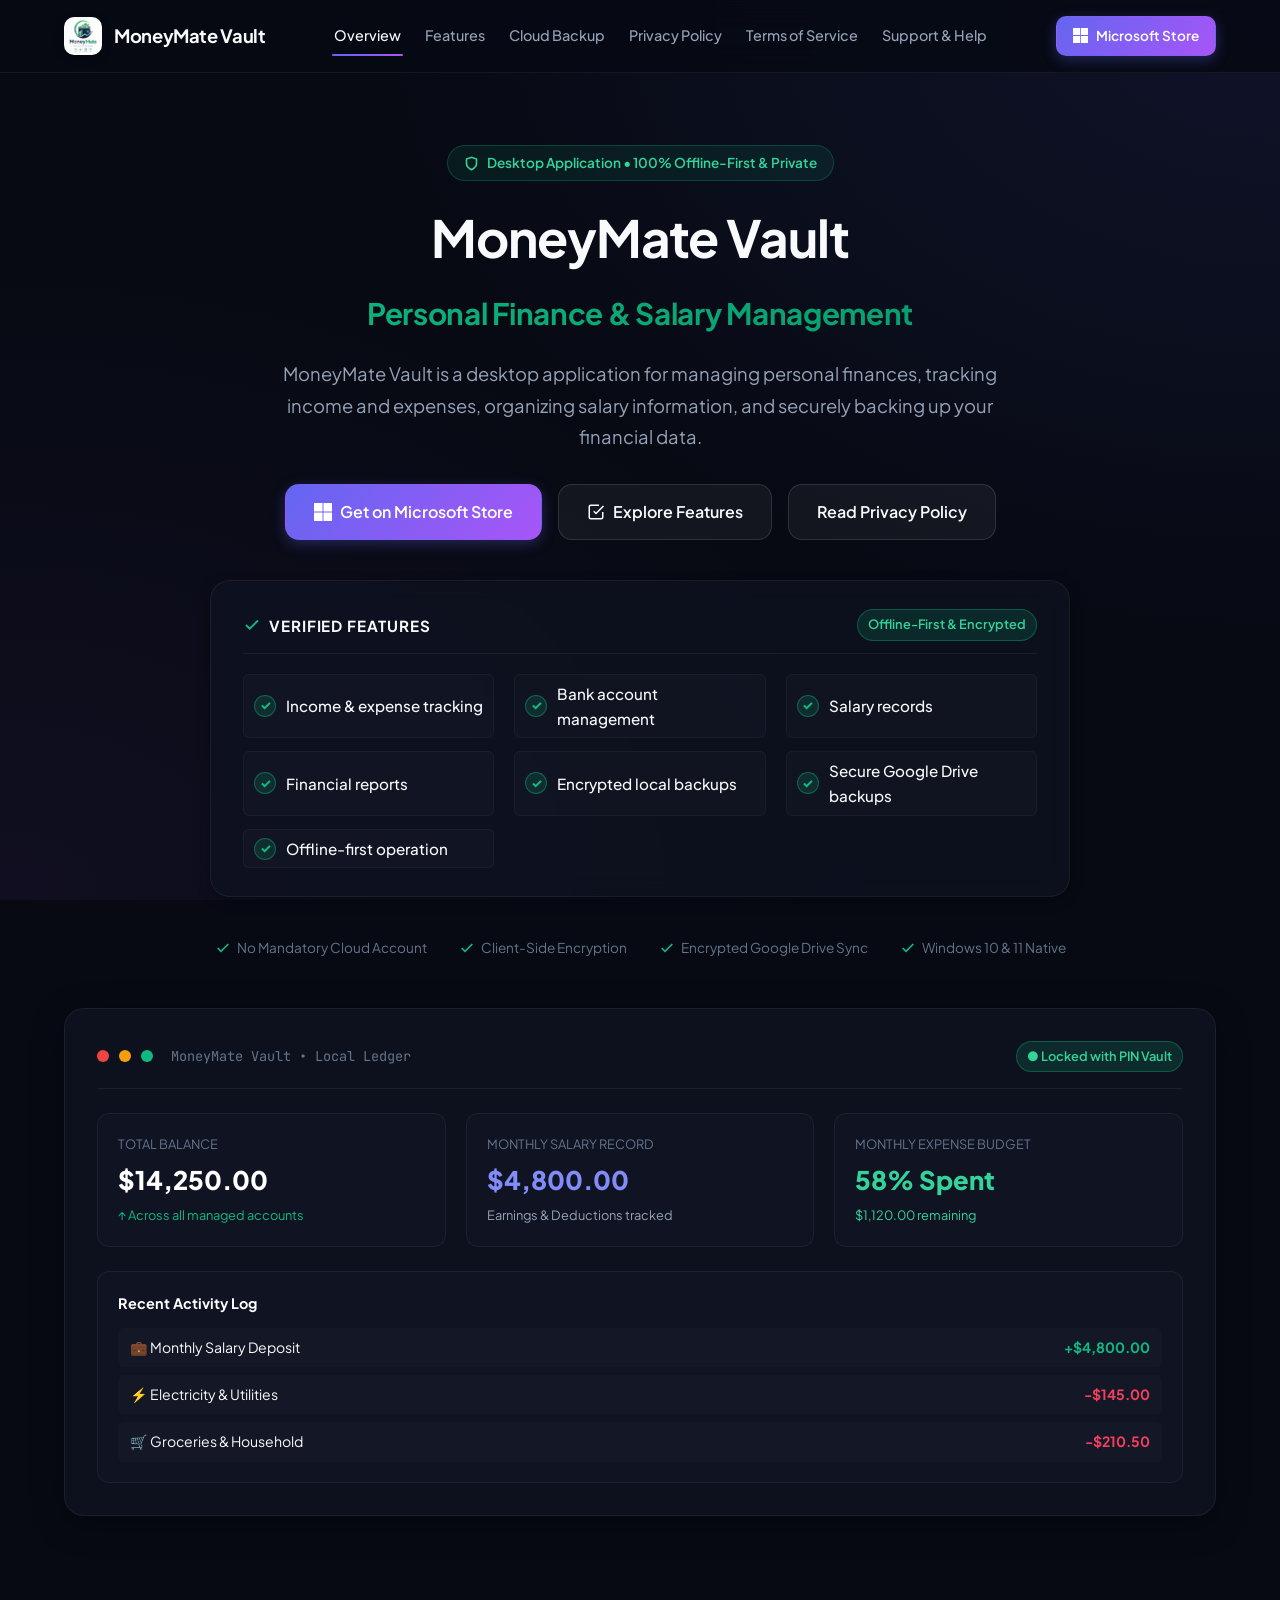
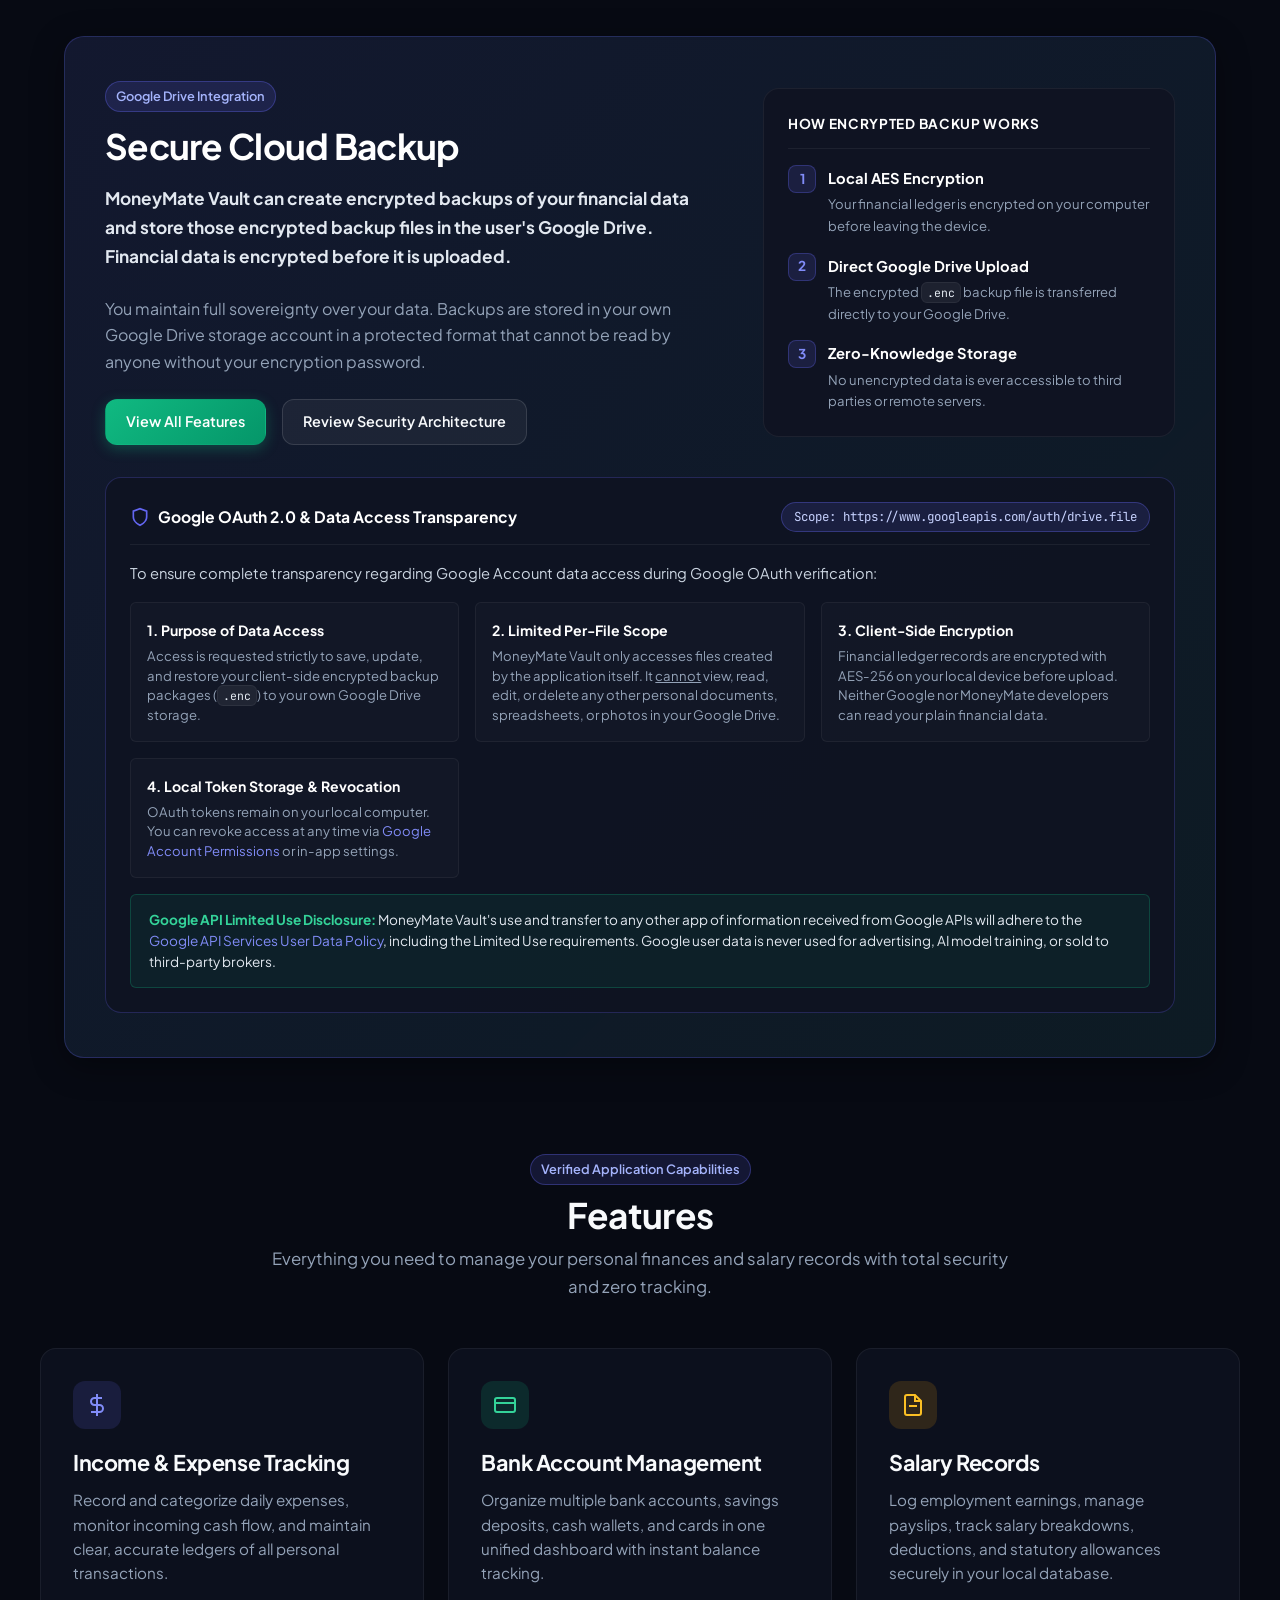
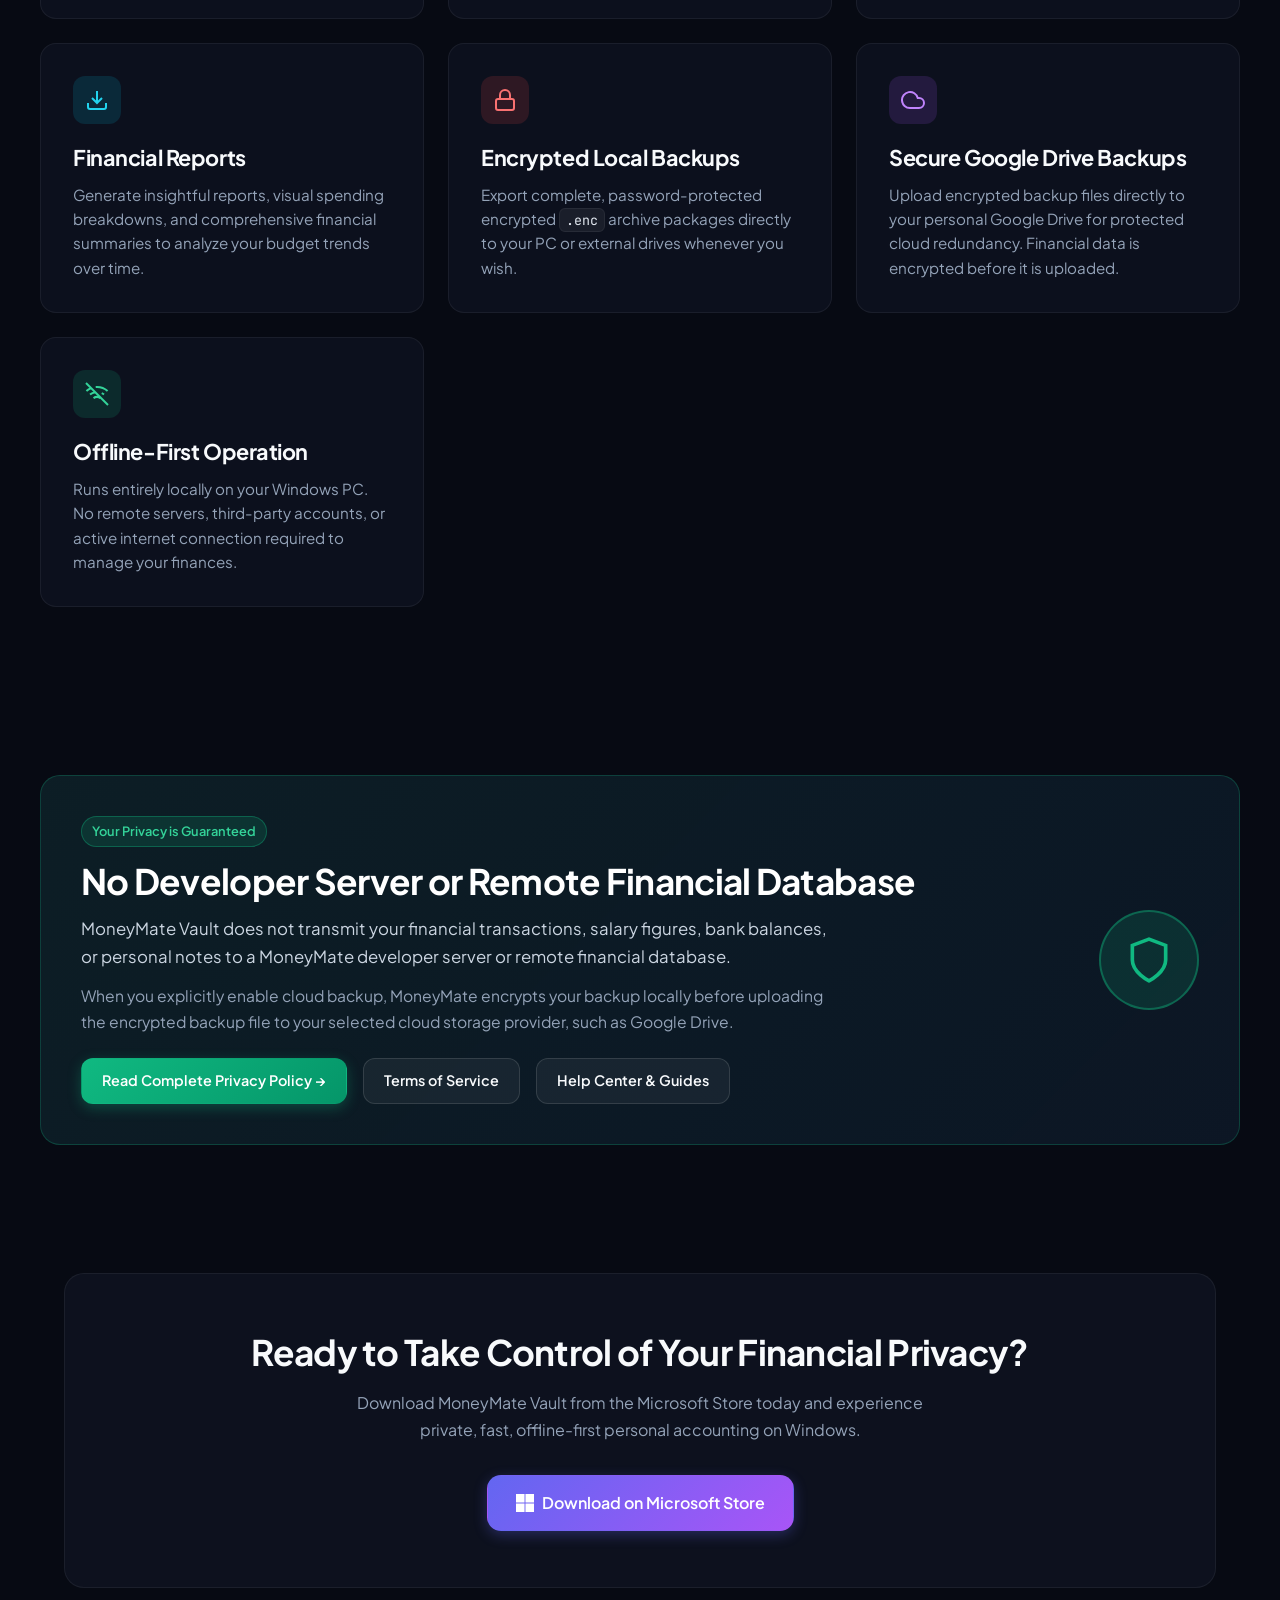
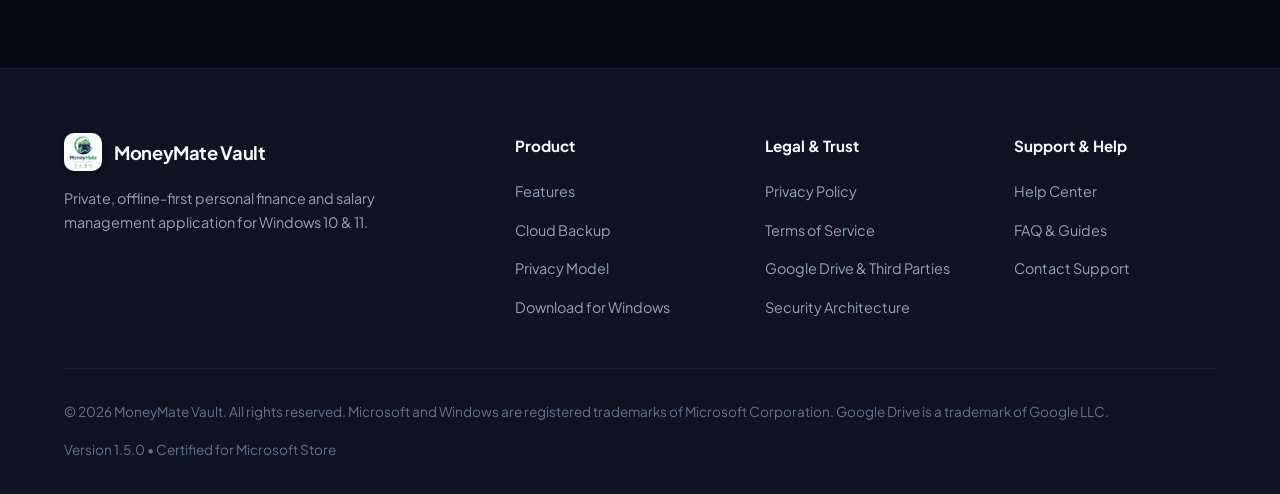
==== commit 7c27d87c: "Brand Subtitle Cleanup, Site Verification & Google Branding Compliance" ====
--- a/index.html
+++ b/index.html
@@ -5,9 +5,15 @@
   <meta charset="UTF-8">
   <meta name="viewport" content="width=device-width, initial-scale=1.0">
   <meta name="google-site-verification" content="Ac3kvOH5Q8Ll154Vmp-qw-oG1okebQLlyYuAiqwtGdA" />
+  <link rel="canonical" href="https://janindu98.github.io/moneymate-website/">
   <title>MoneyMate Vault - Personal Finance & Salary Management</title>
   <meta name="description"
     content="MoneyMate Vault is a desktop application for managing personal finances, tracking income and expenses, organizing salary information, and securely backing up your financial data.">
+  <meta property="og:title" content="MoneyMate Vault - Personal Finance & Salary Management">
+  <meta property="og:description" content="MoneyMate Vault is a desktop application for managing personal finances, tracking income and expenses, organizing salary information, and securely backing up your financial data.">
+  <meta property="og:url" content="https://janindu98.github.io/moneymate-website/">
+  <meta property="og:type" content="website">
+  <meta property="og:site_name" content="MoneyMate Vault">
   <link rel="icon" type="image/png" href="assets/logo.png">
   <link rel="preconnect" href="https://fonts.googleapis.com">
   <link rel="preconnect" href="https://fonts.gstatic.com" crossorigin>
@@ -298,6 +304,46 @@
               </p>
             </div>
           </div>
+        </div>
+      </div>
+
+      <!-- Google OAuth 2.0 Transparency & Limited Use Box -->
+      <div class="oauth-disclosure-box">
+        <div class="oauth-disclosure-header">
+          <div style="display: flex; align-items: center; gap: 8px;">
+            <svg viewBox="0 0 24 24" width="20" height="20" fill="none" stroke="#6366f1" stroke-width="2">
+              <path d="M12 22s8-4 8-10V5l-8-3-8 3v7c0 6 8 10 8 10z"/>
+            </svg>
+            <strong style="color: #fff; font-size: 0.98rem;">Google OAuth 2.0 & Data Access Transparency</strong>
+          </div>
+          <span class="scope-badge">Scope: https://www.googleapis.com/auth/drive.file</span>
+        </div>
+
+        <p style="font-size: 0.92rem; color: #cbd5e1; margin-bottom: 0.75rem;">
+          To ensure complete transparency regarding Google Account data access during Google OAuth verification:
+        </p>
+
+        <div class="oauth-details-grid">
+          <div class="oauth-detail-item">
+            <strong>1. Purpose of Data Access</strong>
+            <p>Access is requested strictly to save, update, and restore your client-side encrypted backup packages (<code>.enc</code>) to your own Google Drive storage.</p>
+          </div>
+          <div class="oauth-detail-item">
+            <strong>2. Limited Per-File Scope</strong>
+            <p>MoneyMate Vault only accesses files created by the application itself. It <u>cannot</u> view, read, edit, or delete any other personal documents, spreadsheets, or photos in your Google Drive.</p>
+          </div>
+          <div class="oauth-detail-item">
+            <strong>3. Client-Side Encryption</strong>
+            <p>Financial ledger records are encrypted with AES-256 on your local device before upload. Neither Google nor MoneyMate developers can read your plain financial data.</p>
+          </div>
+          <div class="oauth-detail-item">
+            <strong>4. Local Token Storage & Revocation</strong>
+            <p>OAuth tokens remain on your local computer. You can revoke access at any time via <a href="https://myaccount.google.com/permissions" target="_blank" rel="noopener noreferrer">Google Account Permissions</a> or in-app settings.</p>
+          </div>
+        </div>
+
+        <div class="limited-use-notice">
+          <strong>Google API Limited Use Disclosure:</strong> MoneyMate Vault's use and transfer to any other app of information received from Google APIs will adhere to the <a href="https://developers.google.com/terms/api-services-user-data-policy" target="_blank" rel="noopener noreferrer">Google API Services User Data Policy</a>, including the Limited Use requirements. Google user data is never used for advertising, AI model training, or sold to third-party brokers.
         </div>
       </div>
     </div>
@@ -497,7 +543,7 @@
             <img src="assets/logo.png" alt="MoneyMate Vault Logo" width="34" height="34">
             <div class="brand-text">
               <span class="brand-title">MoneyMate Vault</span>
-              <span class="brand-subtitle">Desktop Application</span>
+              <!-- <span class="brand-subtitle">Desktop Application</span> -->
             </div>
           </div>
           <p>
--- a/styles.css
+++ b/styles.css
@@ -544,6 +544,83 @@
   flex-shrink: 0;
 }
 
+/* Google OAuth & Data Access Disclosure Box */
+.oauth-disclosure-box {
+  margin-top: 2rem;
+  padding: 1.5rem;
+  background: rgba(15, 19, 34, 0.9);
+  border: 1px solid rgba(99, 102, 241, 0.25);
+  border-radius: var(--radius-lg);
+  text-align: left;
+}
+
+.oauth-disclosure-header {
+  display: flex;
+  align-items: center;
+  justify-content: space-between;
+  margin-bottom: 1rem;
+  padding-bottom: 0.75rem;
+  border-bottom: 1px solid var(--border-color);
+  flex-wrap: wrap;
+  gap: 0.5rem;
+}
+
+.scope-badge {
+  display: inline-flex;
+  align-items: center;
+  gap: 6px;
+  font-family: var(--font-mono);
+  font-size: 0.78rem;
+  padding: 4px 12px;
+  background: rgba(99, 102, 241, 0.15);
+  border: 1px solid rgba(99, 102, 241, 0.35);
+  color: #c7d2fe;
+  border-radius: var(--radius-full);
+}
+
+.oauth-details-grid {
+  display: grid;
+  grid-template-columns: repeat(auto-fit, minmax(260px, 1fr));
+  gap: 1rem;
+  margin: 1rem 0;
+}
+
+.oauth-detail-item {
+  background: rgba(255, 255, 255, 0.02);
+  border: 1px solid rgba(255, 255, 255, 0.05);
+  border-radius: var(--radius-sm);
+  padding: 1rem;
+}
+
+.oauth-detail-item strong {
+  display: block;
+  font-size: 0.88rem;
+  color: #fff;
+  margin-bottom: 4px;
+}
+
+.oauth-detail-item p {
+  font-size: 0.82rem;
+  color: var(--text-secondary);
+  line-height: 1.5;
+  margin: 0;
+}
+
+.limited-use-notice {
+  background: rgba(16, 185, 129, 0.08);
+  border: 1px solid rgba(16, 185, 129, 0.25);
+  border-radius: var(--radius-sm);
+  padding: 0.9rem 1.15rem;
+  font-size: 0.85rem;
+  color: #e2e8f0;
+  line-height: 1.55;
+  margin-top: 1rem;
+}
+
+.limited-use-notice strong {
+  color: #34d399;
+}
+
 /* Feature Cards Grid matching software panel styles */
 .features-grid {
   display: grid;
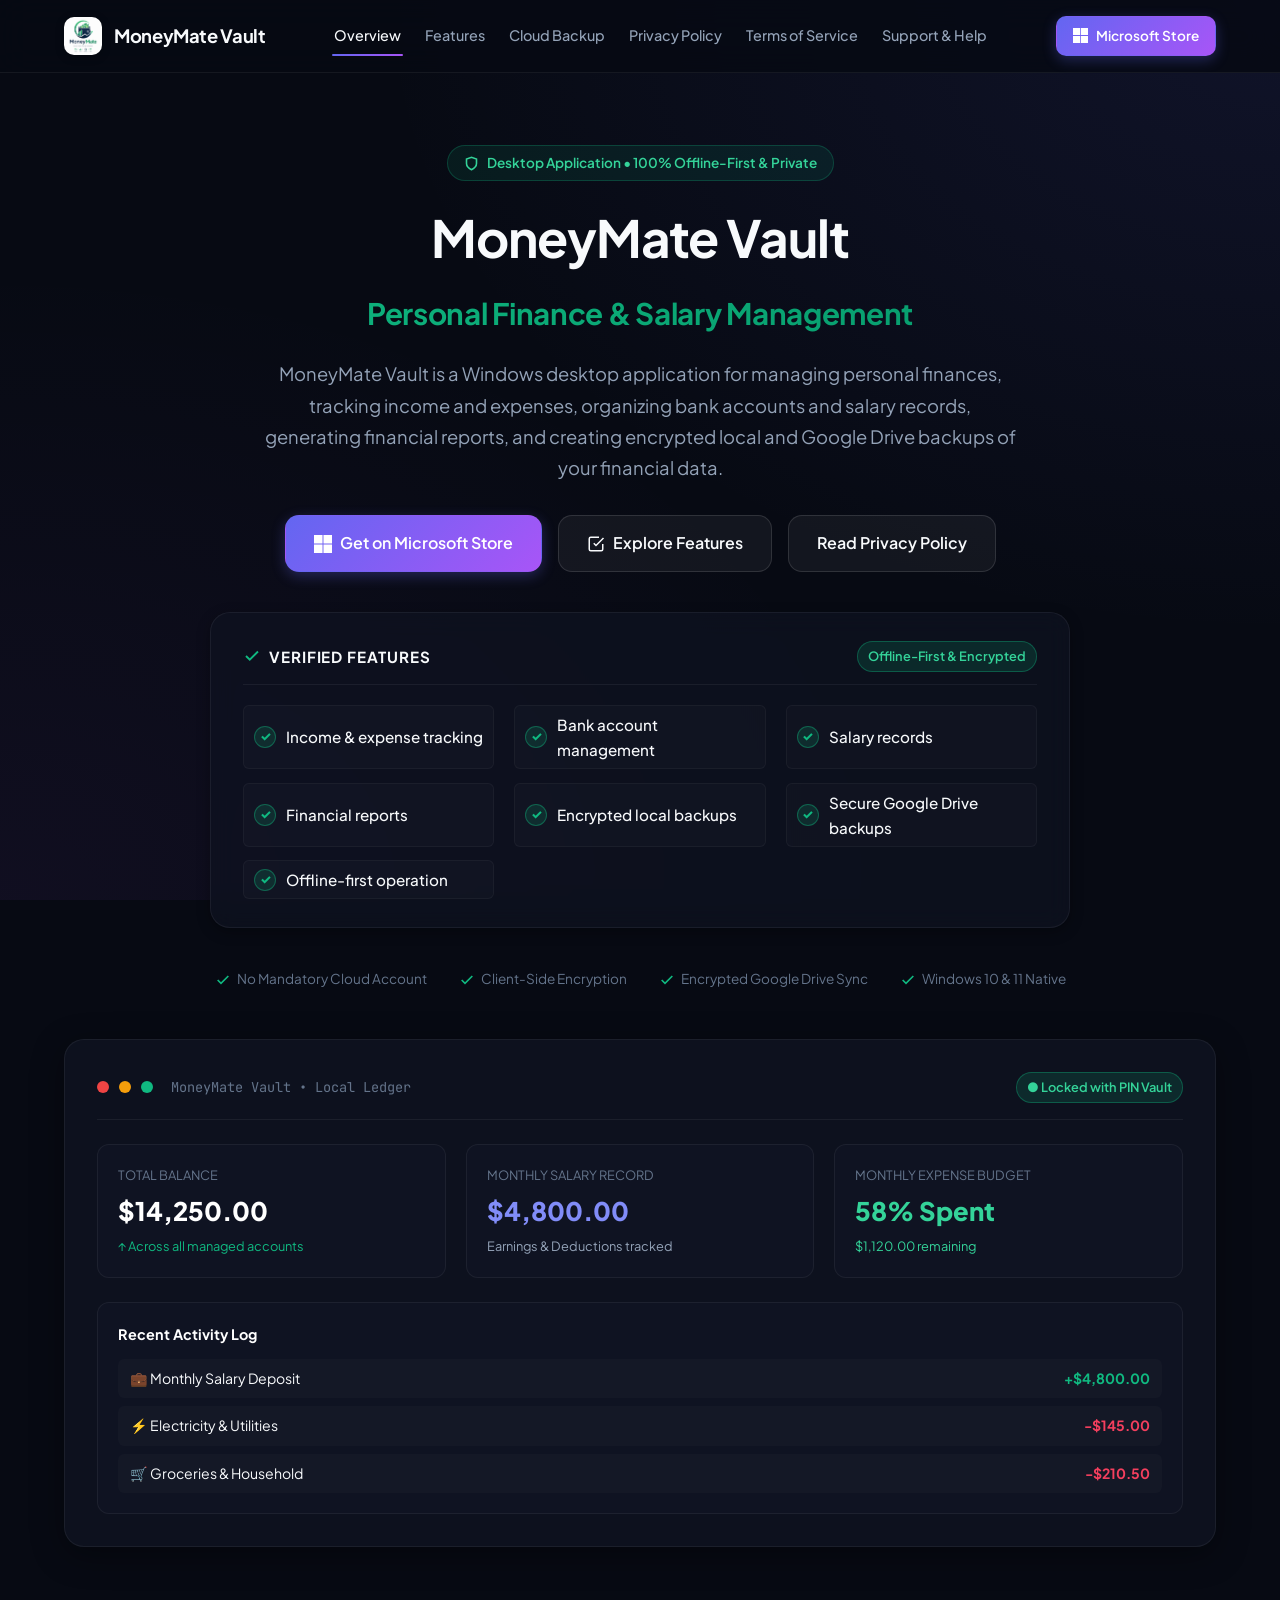
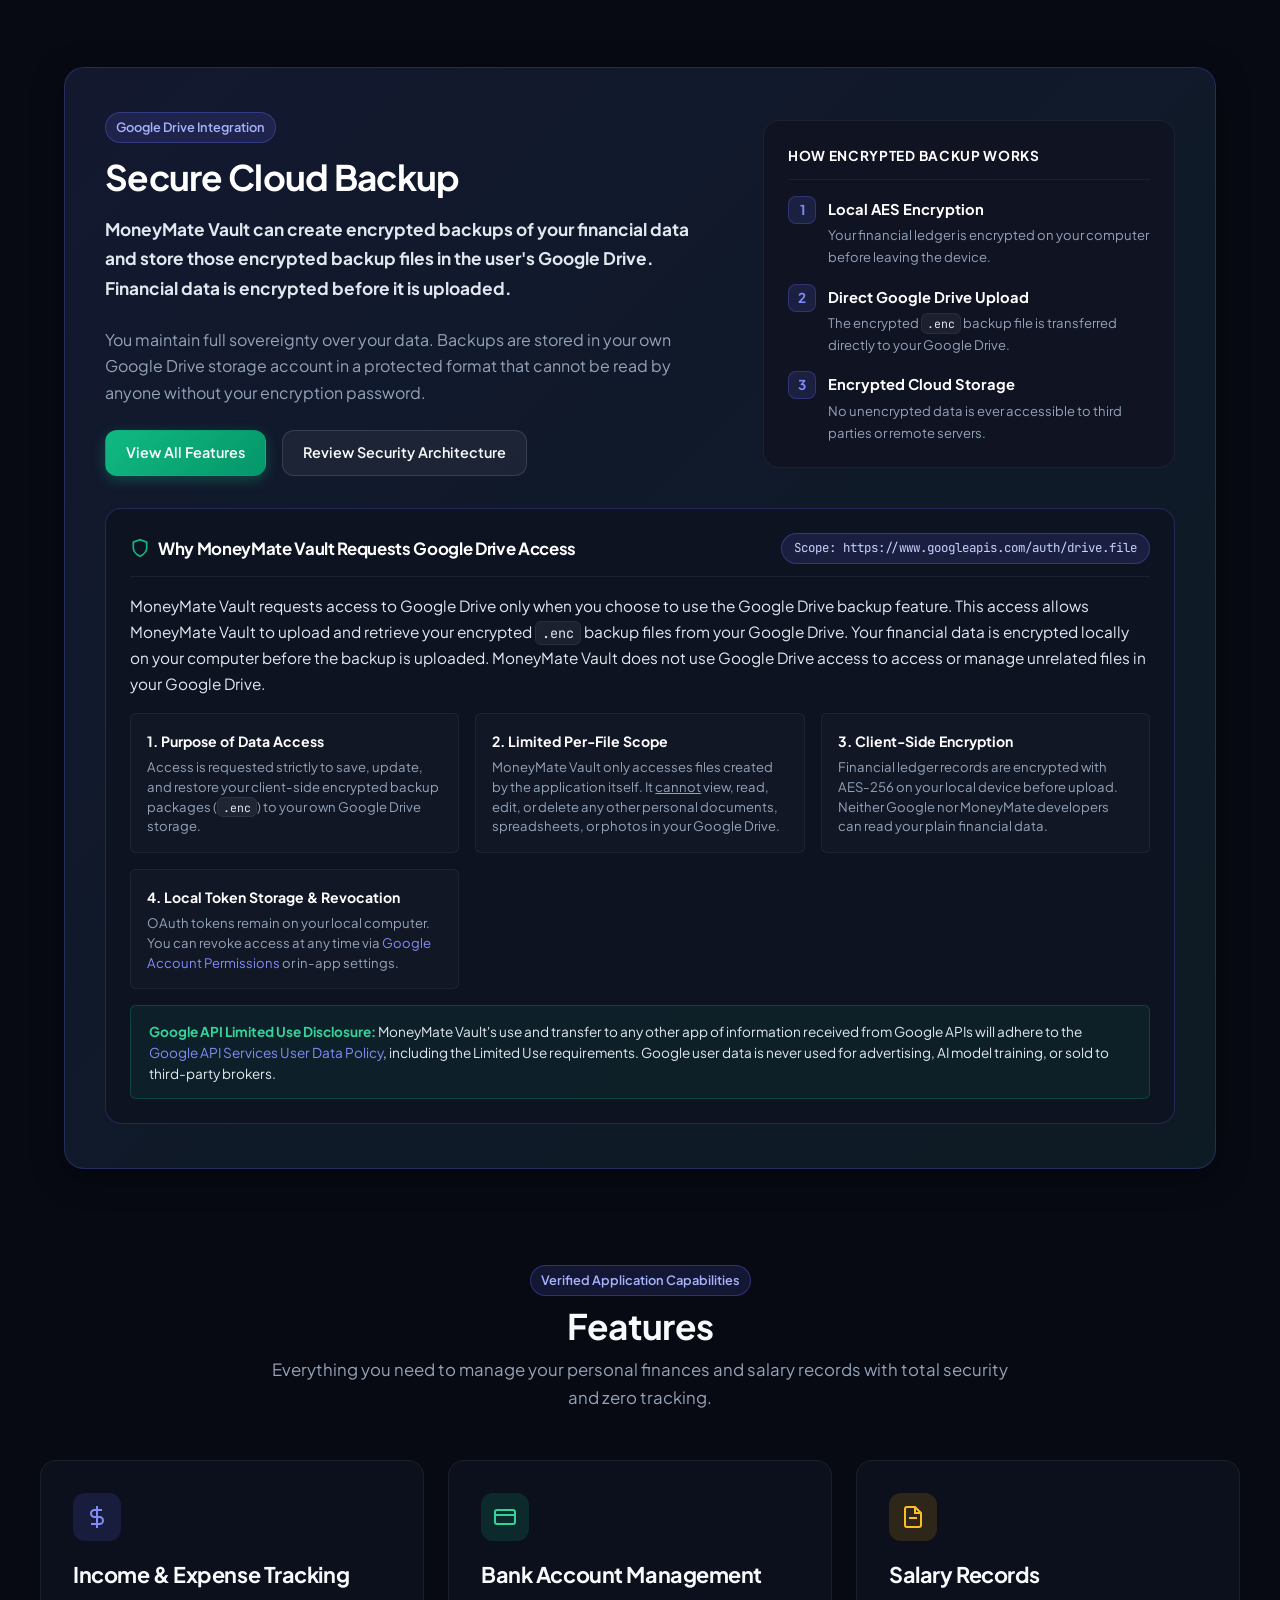
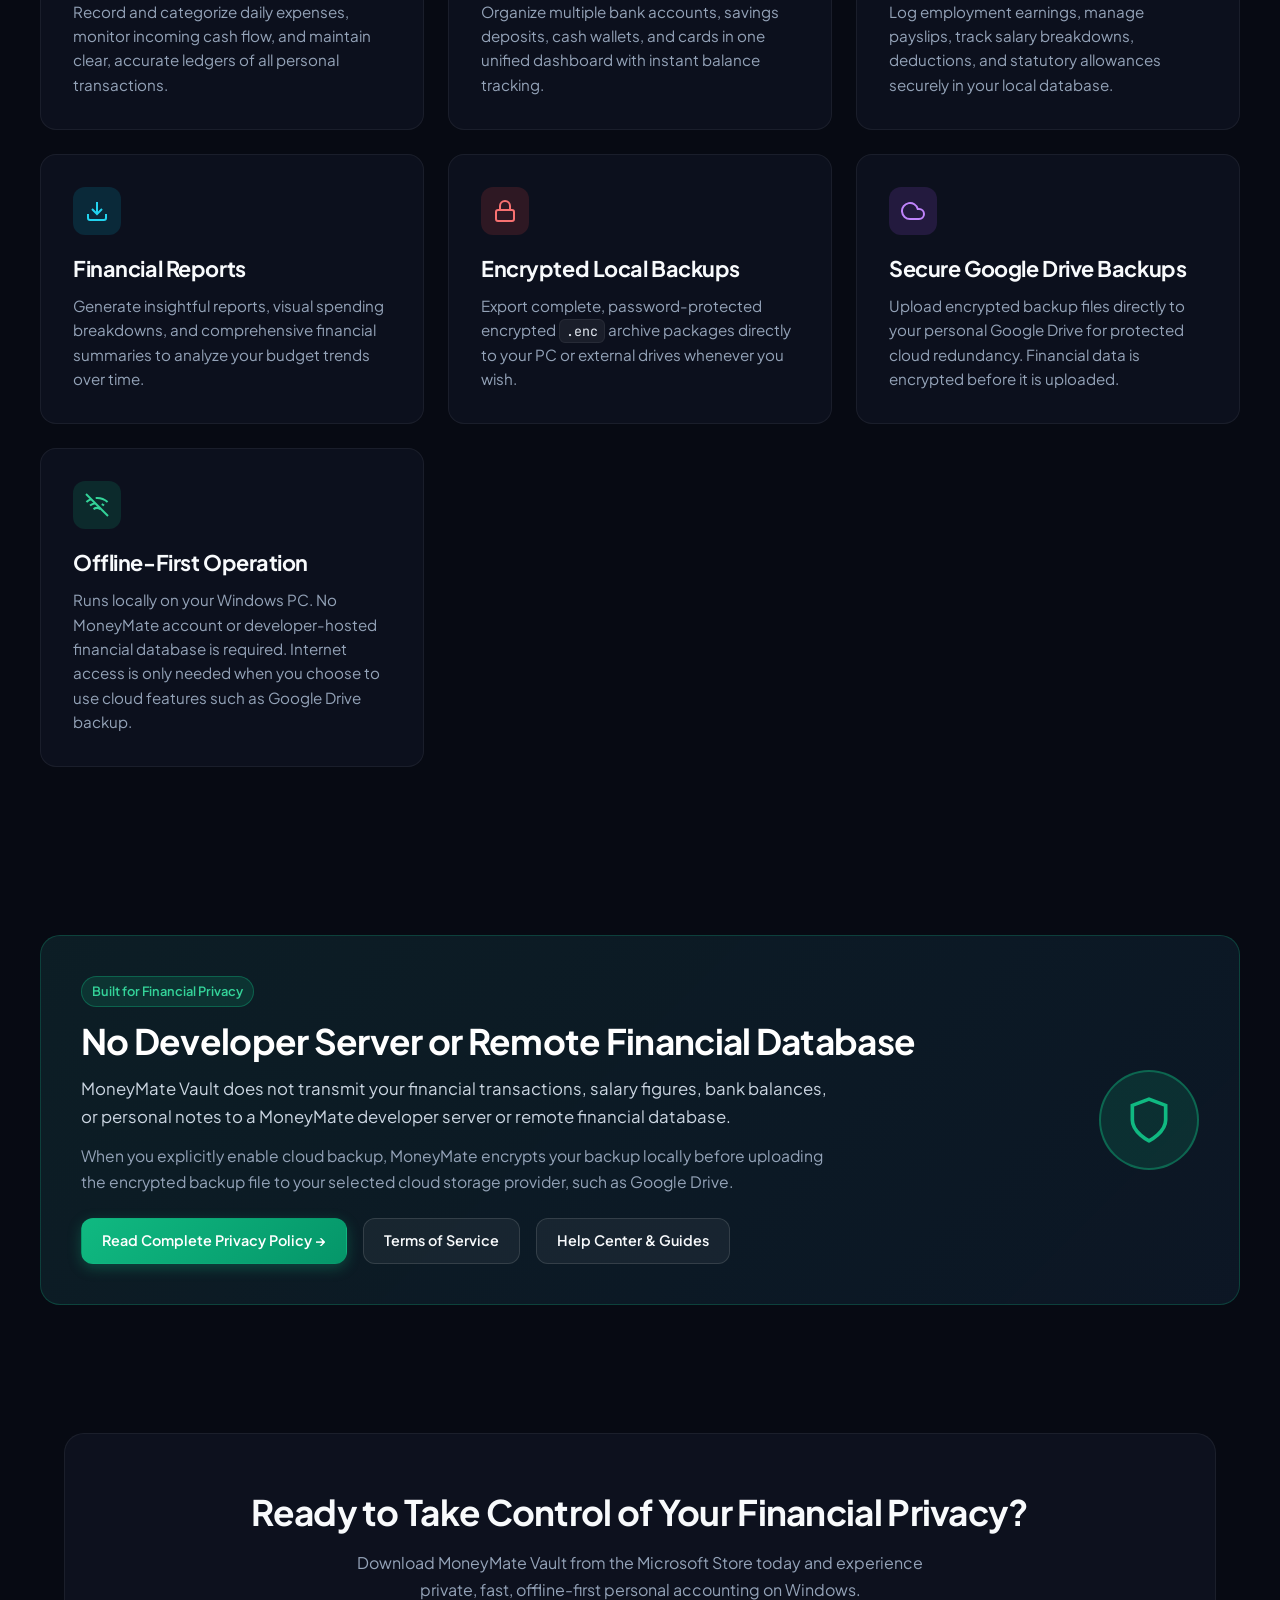
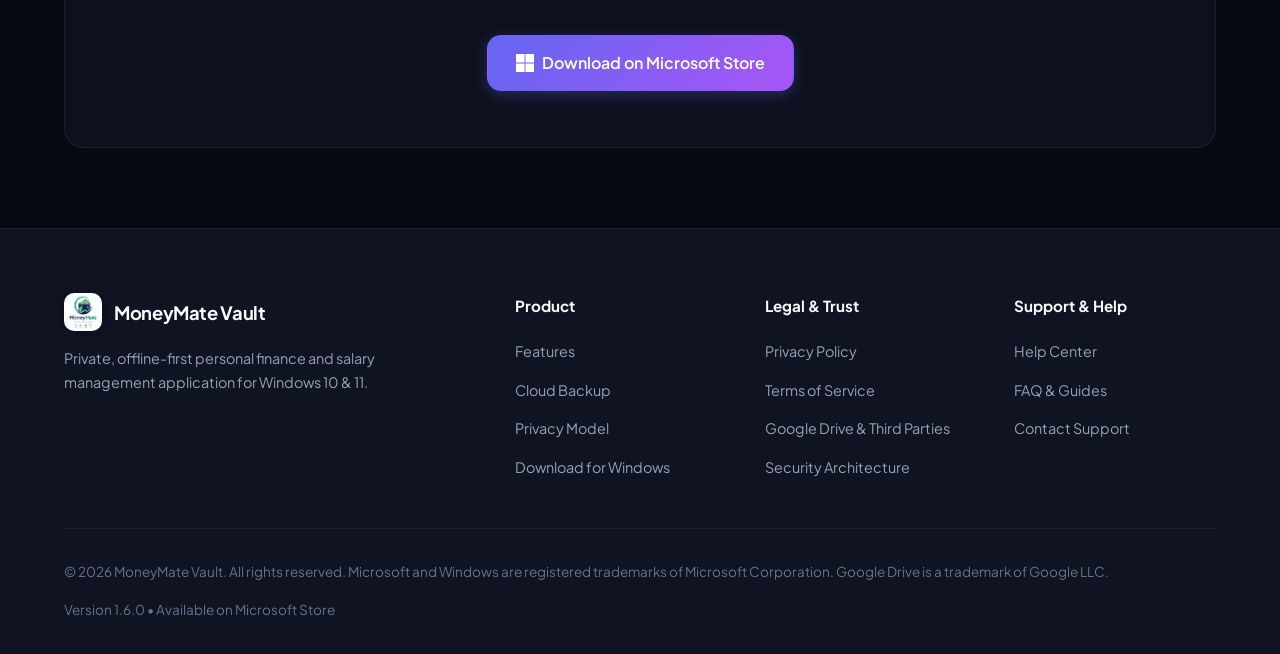
==== commit 5550e52c: "Homepage Refinements & Google OAuth Verification Preparation" ====
--- a/index.html
+++ b/index.html
@@ -8,9 +8,10 @@
   <link rel="canonical" href="https://janindu98.github.io/moneymate-website/">
   <title>MoneyMate Vault - Personal Finance & Salary Management</title>
   <meta name="description"
-    content="MoneyMate Vault is a desktop application for managing personal finances, tracking income and expenses, organizing salary information, and securely backing up your financial data.">
+    content="MoneyMate Vault is a Windows desktop application for managing personal finances, tracking income and expenses, organizing bank accounts and salary records, generating financial reports, and creating encrypted local and Google Drive backups of your financial data.">
   <meta property="og:title" content="MoneyMate Vault - Personal Finance & Salary Management">
-  <meta property="og:description" content="MoneyMate Vault is a desktop application for managing personal finances, tracking income and expenses, organizing salary information, and securely backing up your financial data.">
+  <meta property="og:description"
+    content="MoneyMate Vault is a Windows desktop application for managing personal finances, tracking income and expenses, organizing bank accounts and salary records, generating financial reports, and creating encrypted local and Google Drive backups of your financial data.">
   <meta property="og:url" content="https://janindu98.github.io/moneymate-website/">
   <meta property="og:type" content="website">
   <meta property="og:site_name" content="MoneyMate Vault">
@@ -75,8 +76,9 @@
       </div>
 
       <p class="hero-lead">
-        MoneyMate Vault is a desktop application for managing personal finances, tracking income and expenses,
-        organizing salary information, and securely backing up your financial data.
+        MoneyMate Vault is a Windows desktop application for managing personal finances, tracking income and expenses,
+        organizing bank accounts and salary records, generating financial reports, and creating encrypted local and
+        Google Drive backups of your financial data.
       </p>
 
       <div class="hero-cta-group">
@@ -298,7 +300,7 @@
           <div class="cloud-step-row">
             <div class="cloud-step-badge">3</div>
             <div>
-              <strong style="color: #fff; font-size: 0.92rem;">Zero-Knowledge Storage</strong>
+              <strong style="color: #fff; font-size: 0.92rem;">Encrypted Cloud Storage</strong>
               <p style="font-size: 0.82rem; color: var(--text-secondary); margin-top: 2px;">
                 No unencrypted data is ever accessible to third parties or remote servers.
               </p>
@@ -307,20 +309,20 @@
         </div>
       </div>
 
-      <!-- Google OAuth 2.0 Transparency & Limited Use Box -->
+      <!-- Dedicated Section: Why MoneyMate Vault Requests Google Drive Access -->
       <div class="oauth-disclosure-box">
         <div class="oauth-disclosure-header">
           <div style="display: flex; align-items: center; gap: 8px;">
-            <svg viewBox="0 0 24 24" width="20" height="20" fill="none" stroke="#6366f1" stroke-width="2">
+            <svg viewBox="0 0 24 24" width="20" height="20" fill="none" stroke="#10b981" stroke-width="2">
               <path d="M12 22s8-4 8-10V5l-8-3-8 3v7c0 6 8 10 8 10z"/>
             </svg>
-            <strong style="color: #fff; font-size: 0.98rem;">Google OAuth 2.0 & Data Access Transparency</strong>
+            <h3 style="color: #fff; font-size: 1.05rem; margin: 0;">Why MoneyMate Vault Requests Google Drive Access</h3>
           </div>
           <span class="scope-badge">Scope: https://www.googleapis.com/auth/drive.file</span>
         </div>
 
-        <p style="font-size: 0.92rem; color: #cbd5e1; margin-bottom: 0.75rem;">
-          To ensure complete transparency regarding Google Account data access during Google OAuth verification:
+        <p style="font-size: 0.96rem; color: #e2e8f0; line-height: 1.7; margin-bottom: 1rem;">
+          MoneyMate Vault requests access to Google Drive only when you choose to use the Google Drive backup feature. This access allows MoneyMate Vault to upload and retrieve your encrypted <code>.enc</code> backup files from your Google Drive. Your financial data is encrypted locally on your computer before the backup is uploaded. MoneyMate Vault does not use Google Drive access to access or manage unrelated files in your Google Drive.
         </p>
 
         <div class="oauth-details-grid">
@@ -466,8 +468,8 @@
         </div>
         <h3>Offline-First Operation</h3>
         <p>
-          Runs entirely locally on your Windows PC. No remote servers, third-party accounts, or active internet
-          connection required to manage your finances.
+          Runs locally on your Windows PC. No MoneyMate account or developer-hosted financial database is required.
+          Internet access is only needed when you choose to use cloud features such as Google Drive backup.
         </p>
       </div>
     </div>
@@ -478,7 +480,7 @@
     <div class="callout-box callout-emerald">
       <div style="display: grid; grid-template-columns: 1fr auto; gap: 2rem; align-items: center;">
         <div>
-          <div class="meta-badge badge-success" style="margin-bottom: 0.75rem;">Your Privacy is Guaranteed</div>
+          <div class="meta-badge badge-success" style="margin-bottom: 0.75rem;">Built for Financial Privacy</div>
           <h2 style="color: #fff; margin-bottom: 0.75rem;">No Developer Server or Remote Financial Database</h2>
           <p style="color: #cbd5e1; font-size: 1.05rem; max-width: 750px; margin-bottom: 0.75rem;">
             MoneyMate Vault does not transmit your financial transactions, salary figures, bank balances, or personal
@@ -584,7 +586,7 @@
       <div class="footer-bottom">
         <div>&copy; 2026 MoneyMate Vault. All rights reserved. Microsoft and Windows are registered trademarks of
           Microsoft Corporation. Google Drive is a trademark of Google LLC.</div>
-        <div>Version 1.5.0 • Certified for Microsoft Store</div>
+        <div>Version 1.6.0 • Available on Microsoft Store</div>
       </div>
     </div>
   </footer>
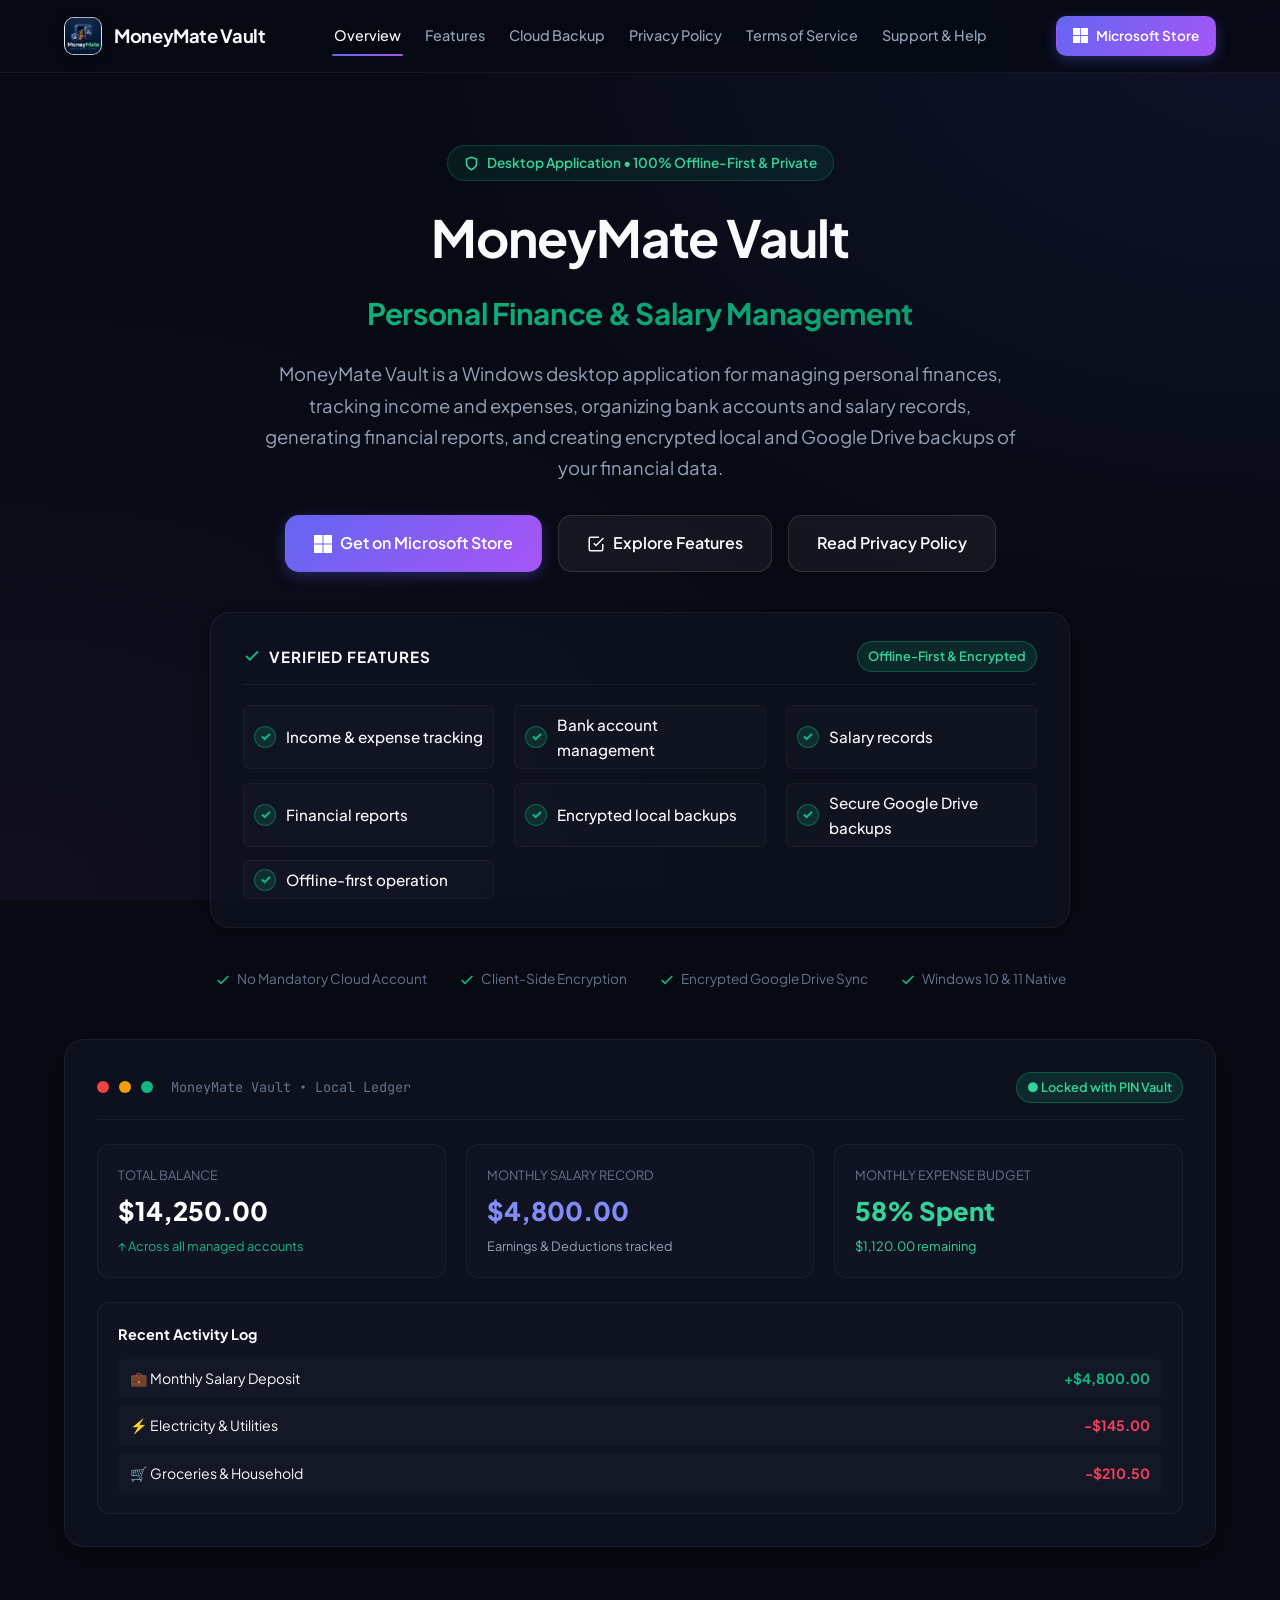
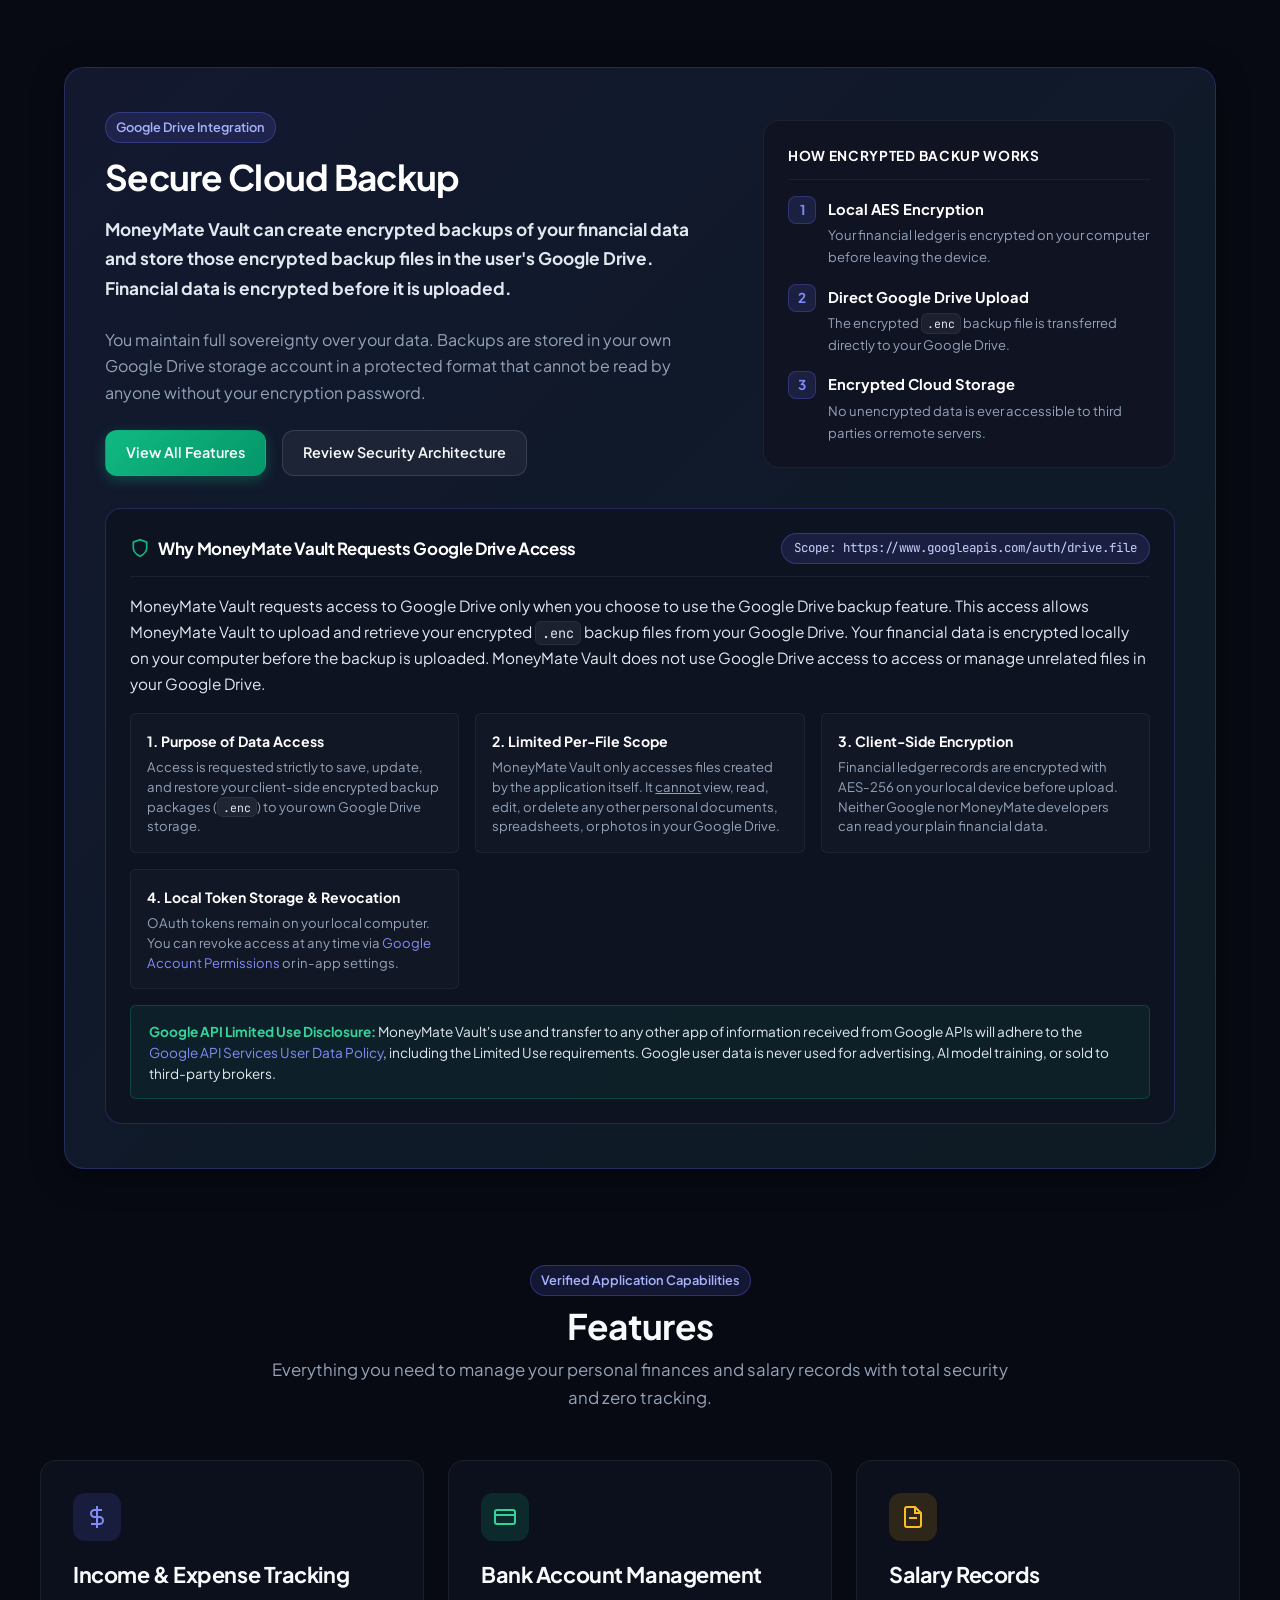
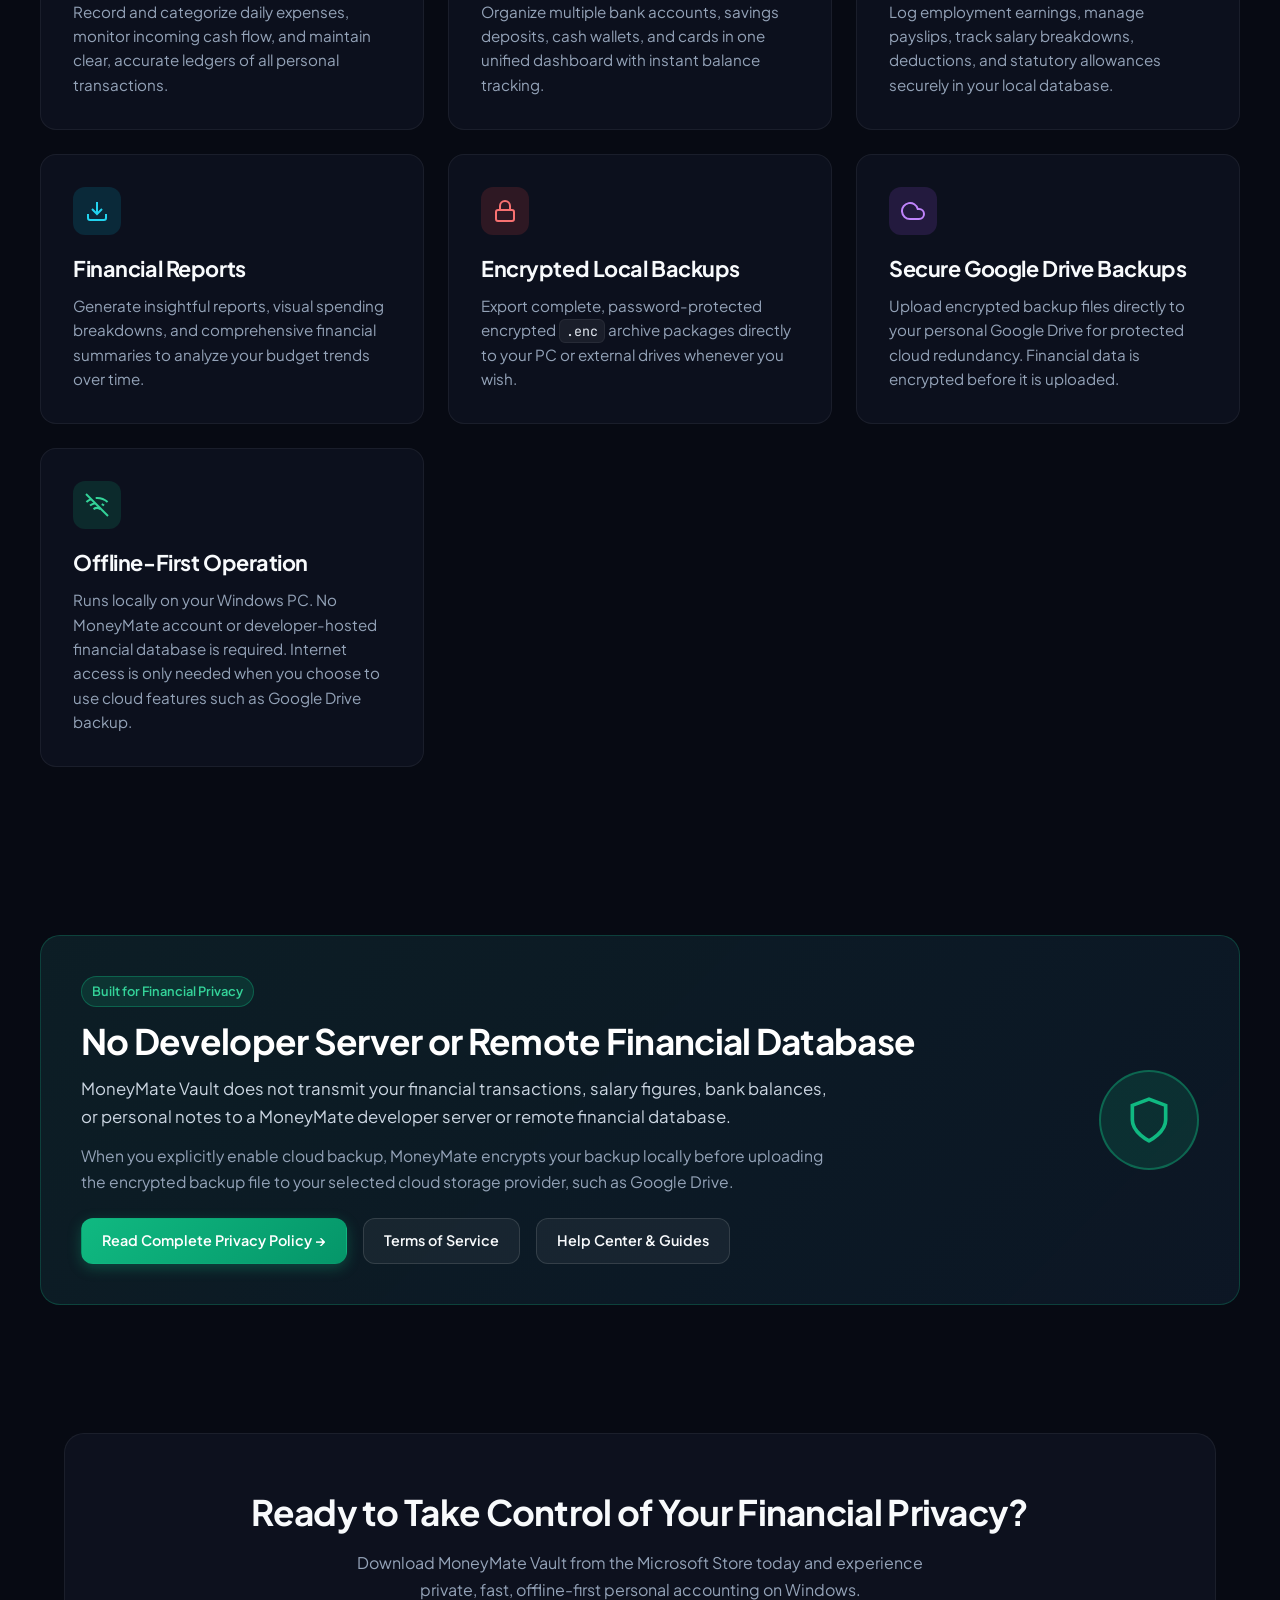
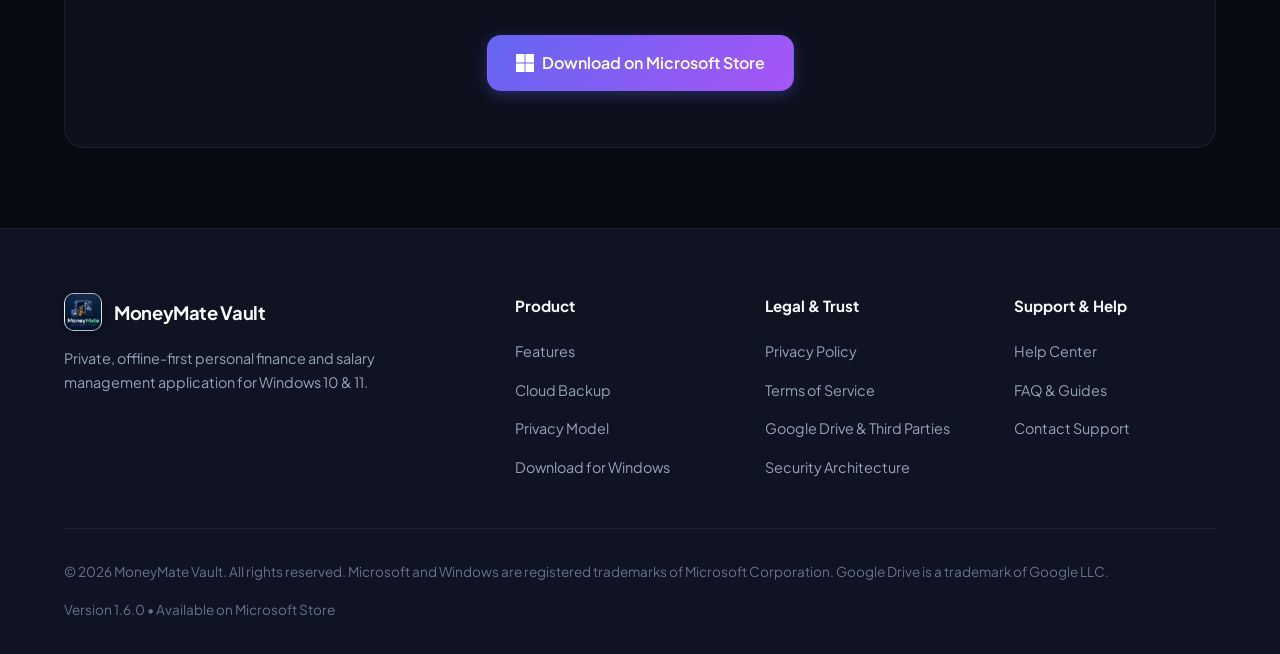
==== commit b3c2ea7a: "Updated Brand Logo" ====
--- a/index.html
+++ b/index.html
@@ -15,7 +15,7 @@
   <meta property="og:url" content="https://janindu98.github.io/moneymate-website/">
   <meta property="og:type" content="website">
   <meta property="og:site_name" content="MoneyMate Vault">
-  <link rel="icon" type="image/png" href="assets/logo.png">
+  <link rel="icon" type="image/png" href="assets/logo_2.png">
   <link rel="preconnect" href="https://fonts.googleapis.com">
   <link rel="preconnect" href="https://fonts.gstatic.com" crossorigin>
   <link
@@ -30,7 +30,7 @@
     <div class="container">
       <nav class="site-nav">
         <a href="#overview" class="brand" aria-label="MoneyMate Vault Home">
-          <img src="assets/logo.png" alt="MoneyMate Vault Logo" width="38" height="38">
+          <img src="assets/logo_2.png" alt="MoneyMate Vault Logo" width="38" height="38">
           <div class="brand-text">
             <span class="brand-title">MoneyMate Vault</span>
           </div>
@@ -542,7 +542,7 @@
       <div class="footer-grid">
         <div class="footer-brand">
           <div class="brand">
-            <img src="assets/logo.png" alt="MoneyMate Vault Logo" width="34" height="34">
+            <img src="assets/logo_2.png" alt="MoneyMate Vault Logo" width="34" height="34">
             <div class="brand-text">
               <span class="brand-title">MoneyMate Vault</span>
               <!-- <span class="brand-subtitle">Desktop Application</span> -->
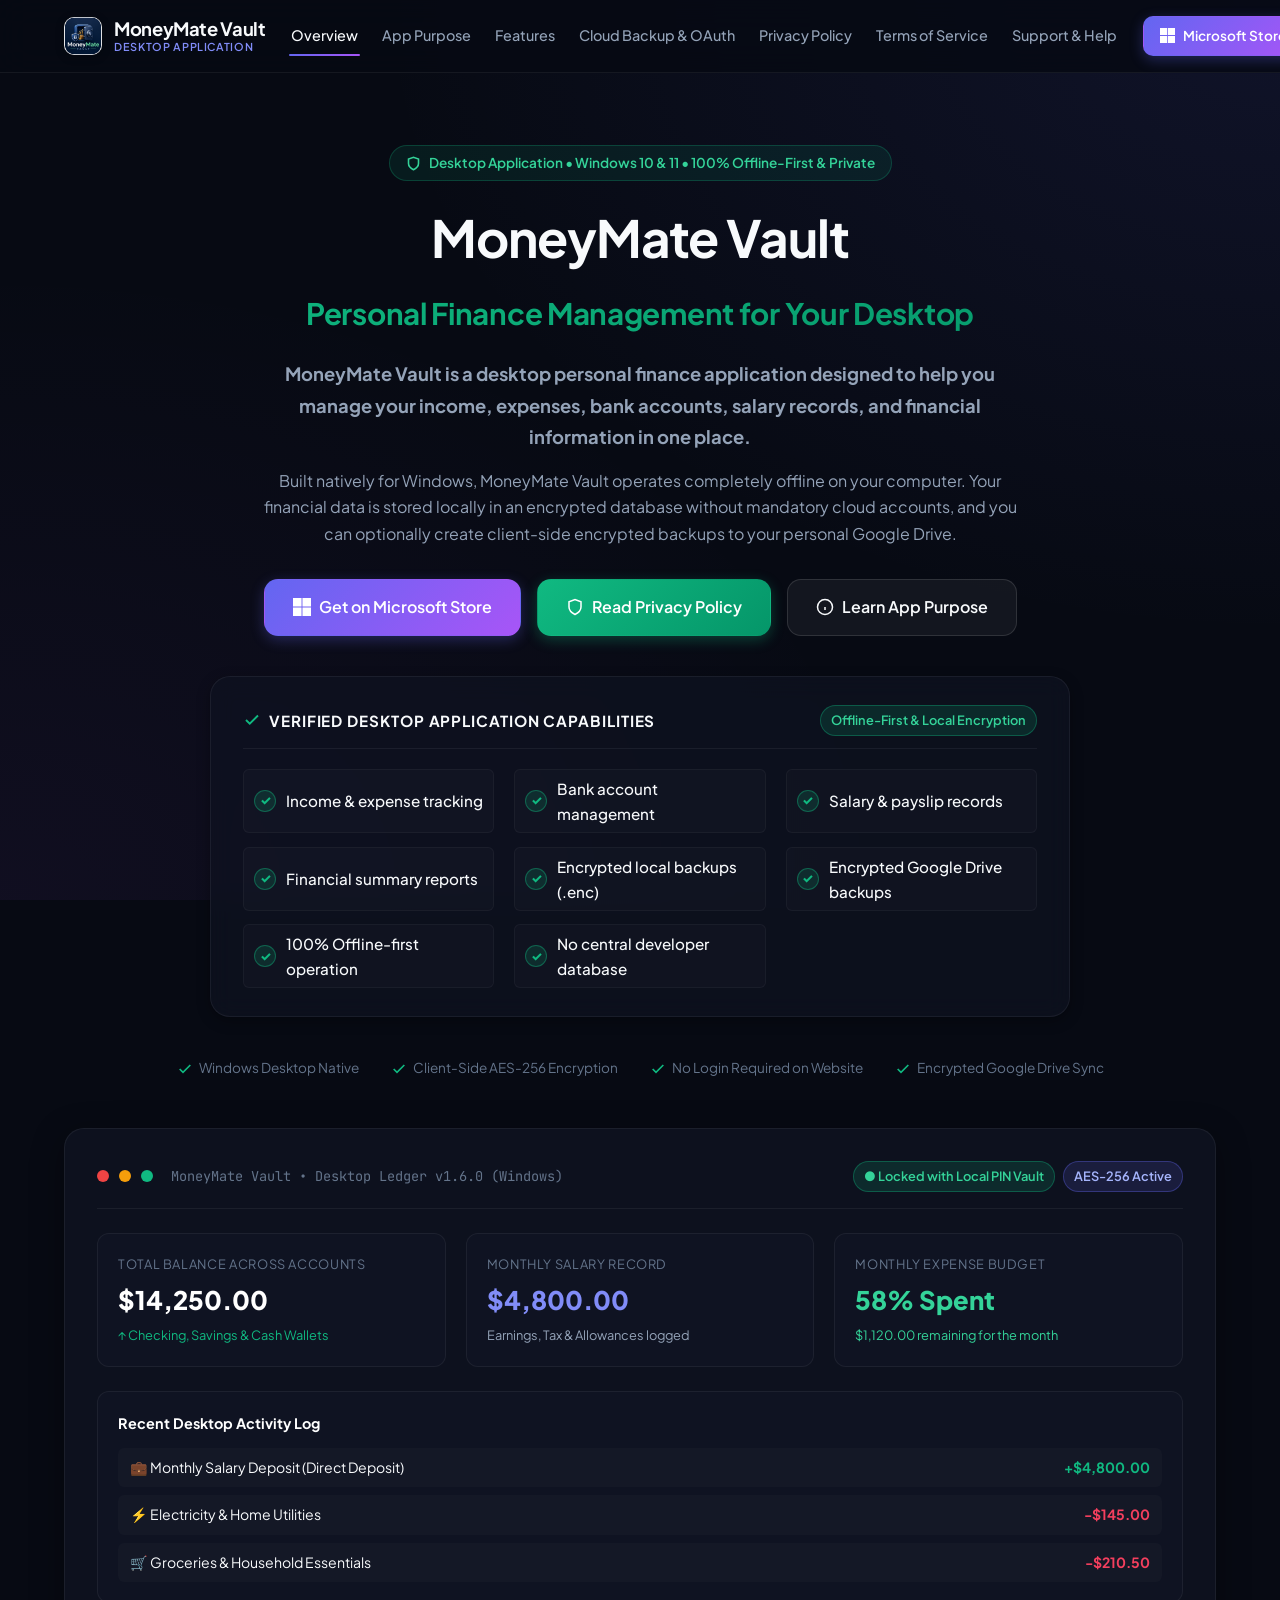
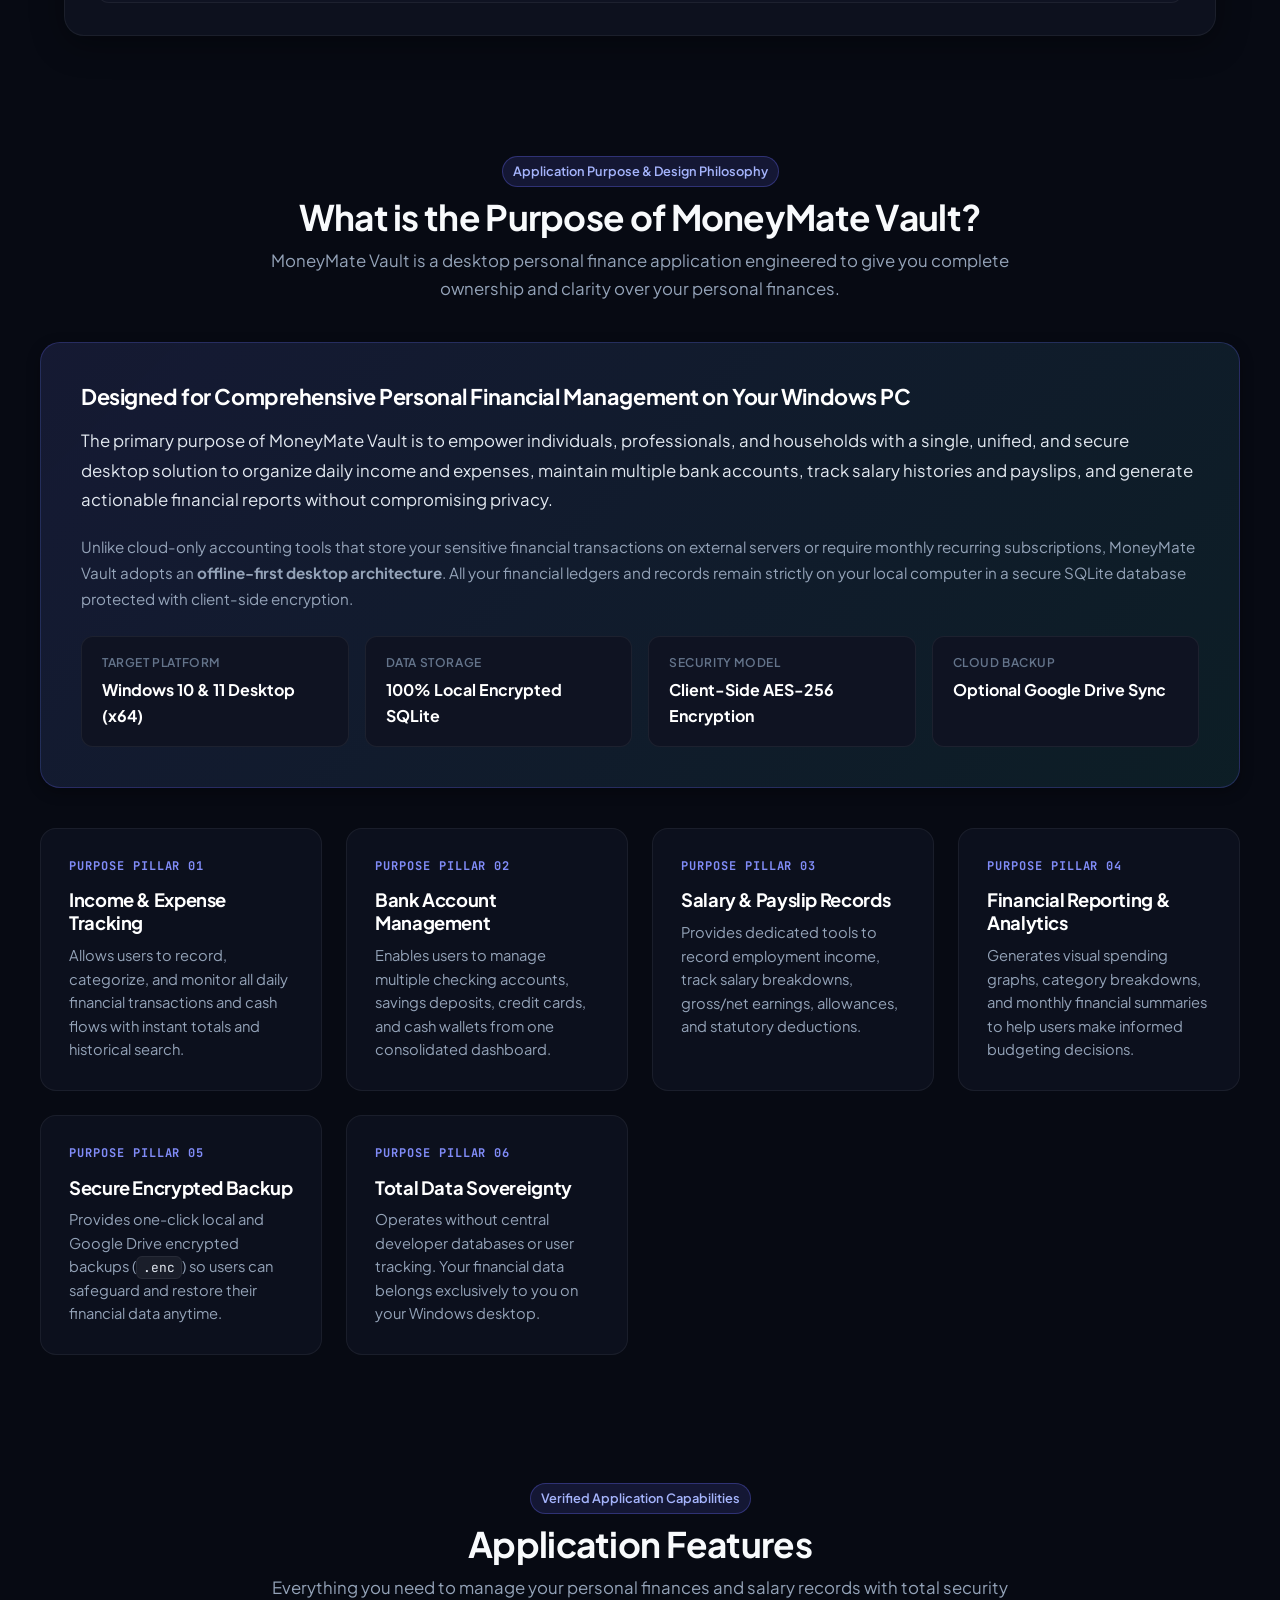
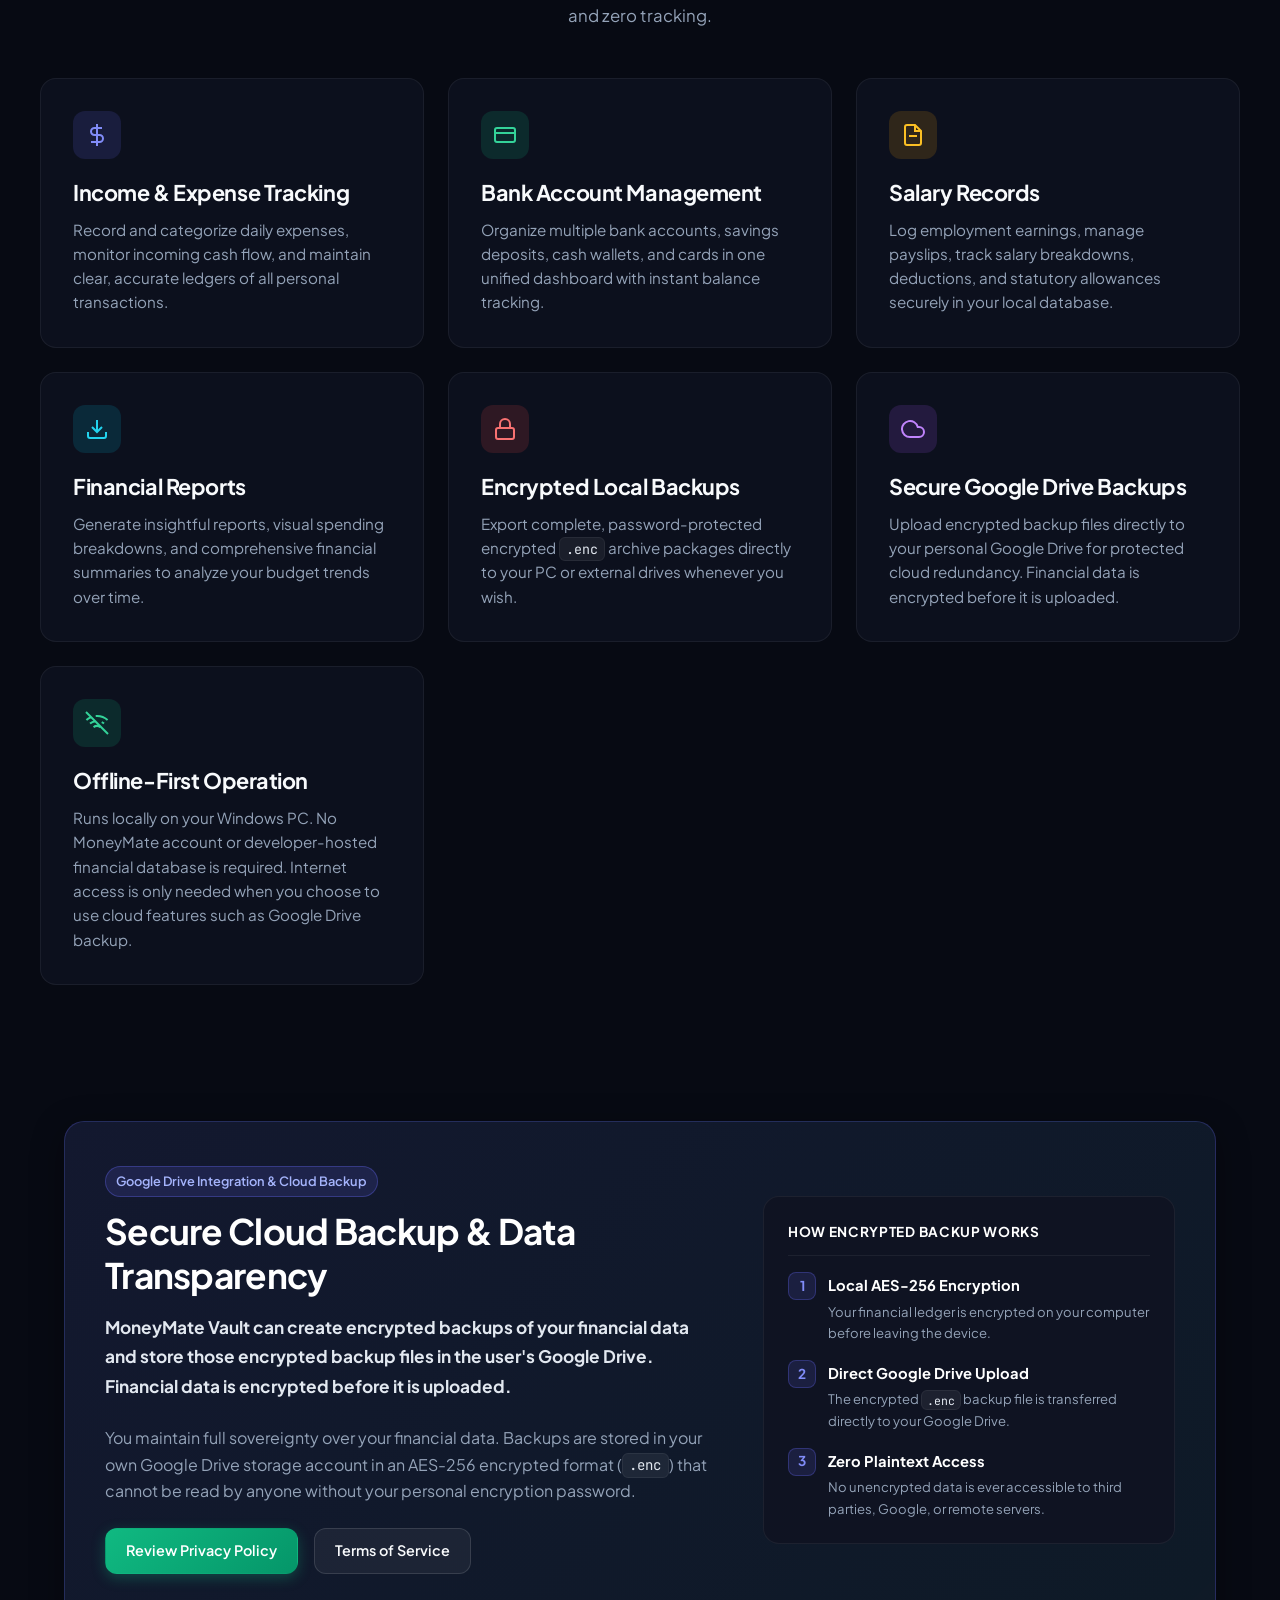
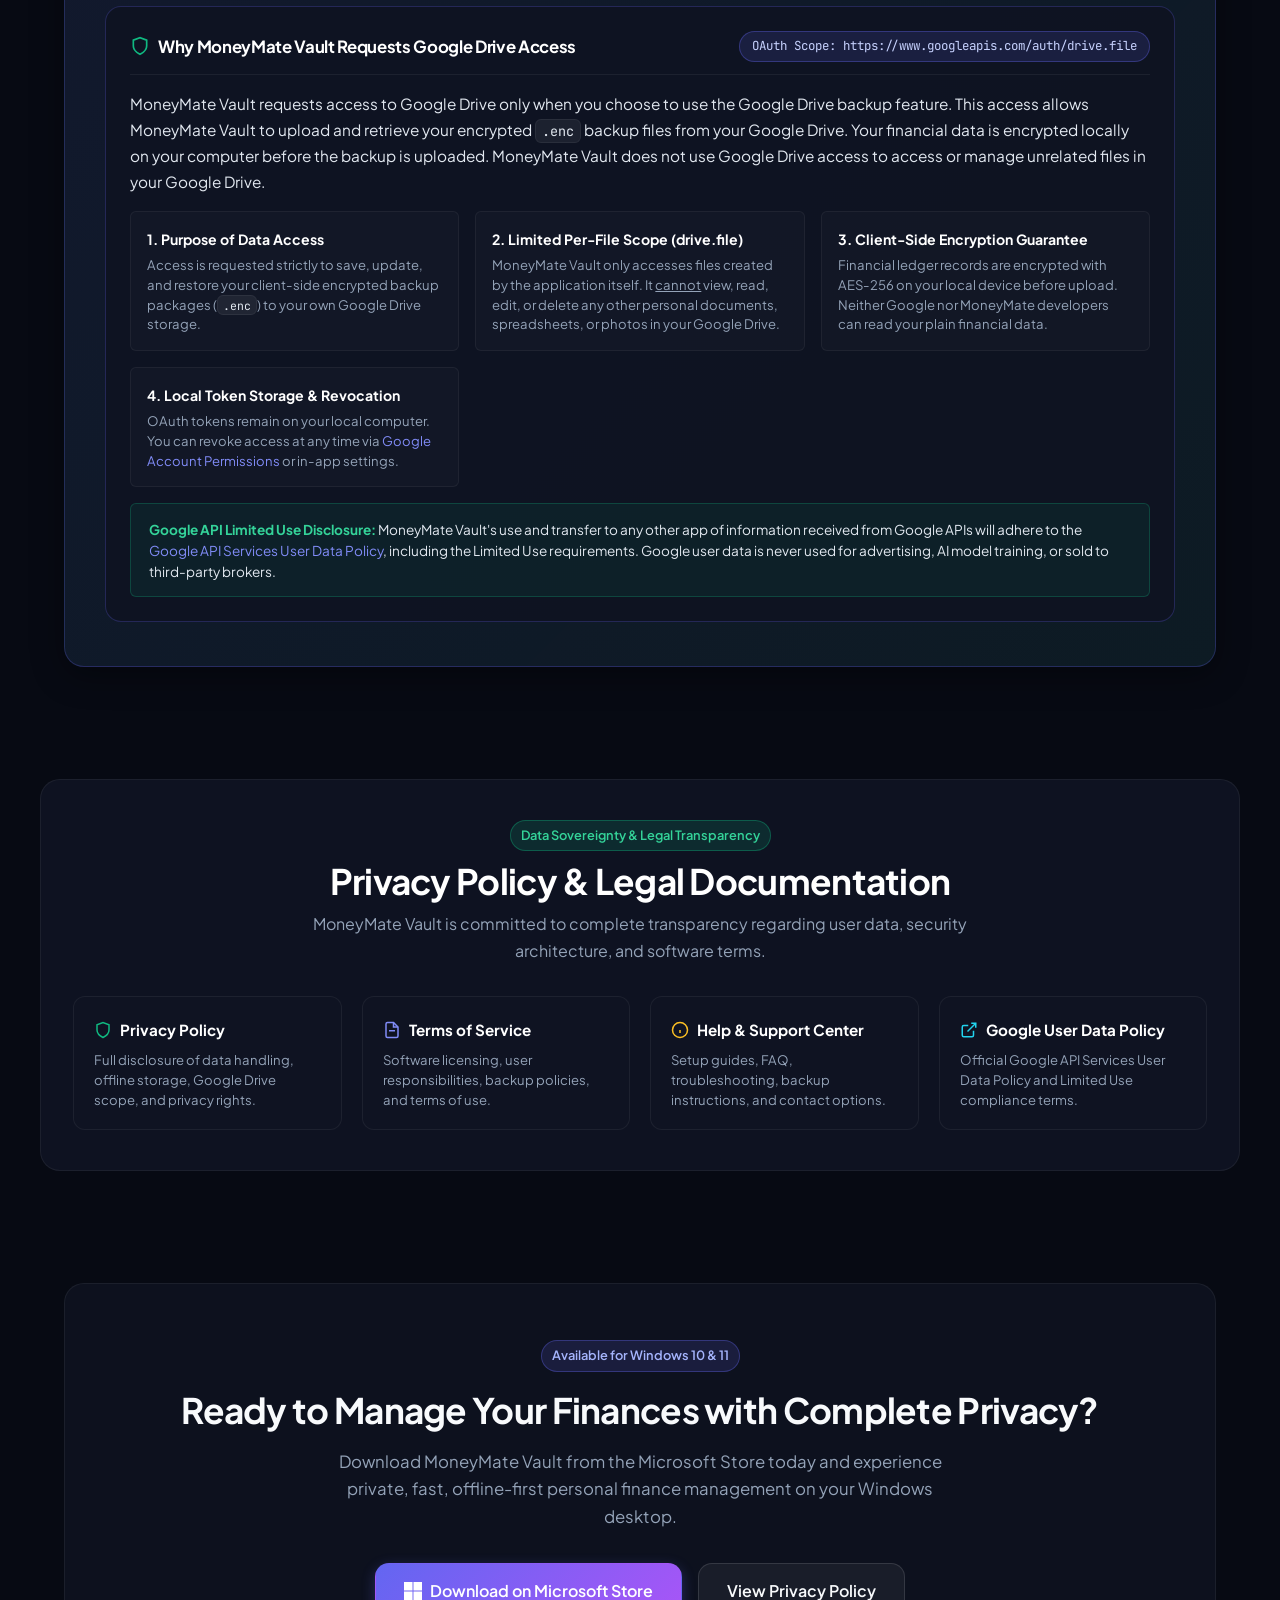
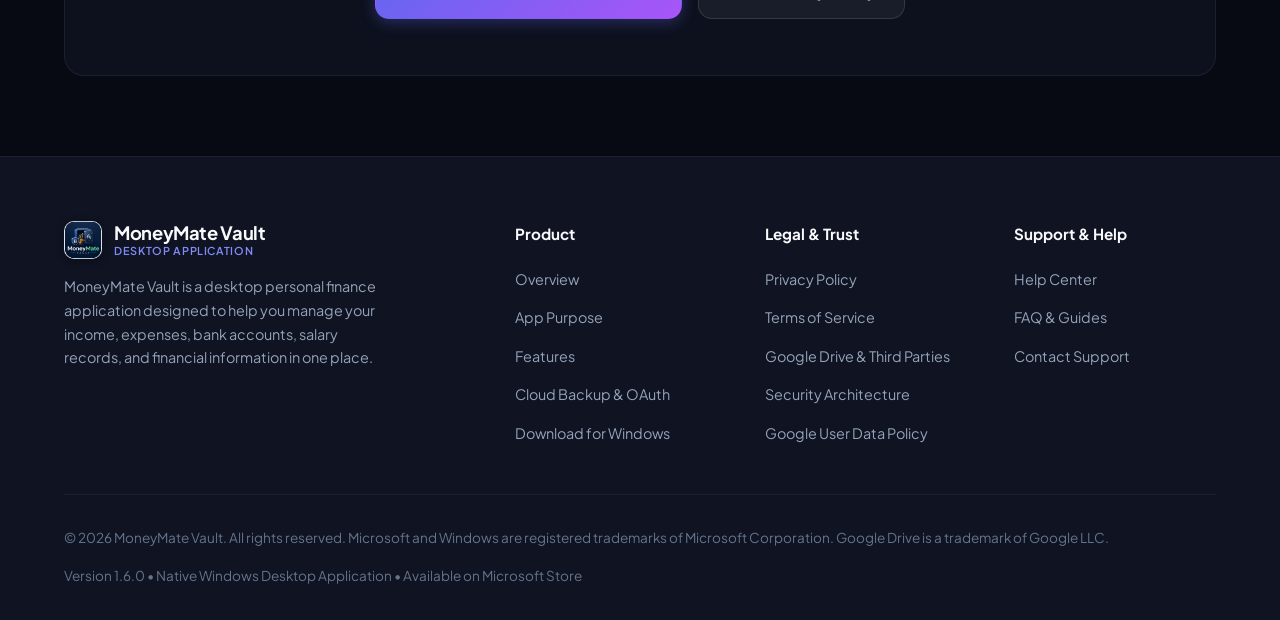
==== commit c3132e83: "MoneyMate Vault Homepage Renewal" ====
--- a/index.html
+++ b/index.html
@@ -5,14 +5,14 @@
   <meta charset="UTF-8">
   <meta name="viewport" content="width=device-width, initial-scale=1.0">
   <meta name="google-site-verification" content="Ac3kvOH5Q8Ll154Vmp-qw-oG1okebQLlyYuAiqwtGdA" />
-  <link rel="canonical" href="https://janindu98.github.io/moneymate-website/">
-  <title>MoneyMate Vault - Personal Finance & Salary Management</title>
+  <link rel="canonical" href="https://moneymatevault.com/">
+  <title>MoneyMate Vault - Personal Finance Management for Your Desktop</title>
   <meta name="description"
-    content="MoneyMate Vault is a Windows desktop application for managing personal finances, tracking income and expenses, organizing bank accounts and salary records, generating financial reports, and creating encrypted local and Google Drive backups of your financial data.">
-  <meta property="og:title" content="MoneyMate Vault - Personal Finance & Salary Management">
+    content="MoneyMate Vault is a desktop personal finance application designed to help you manage your income, expenses, bank accounts, salary records, and financial information in one place with 100% offline-first privacy and optional encrypted Google Drive backup.">
+  <meta property="og:title" content="MoneyMate Vault - Personal Finance Management for Your Desktop">
   <meta property="og:description"
-    content="MoneyMate Vault is a Windows desktop application for managing personal finances, tracking income and expenses, organizing bank accounts and salary records, generating financial reports, and creating encrypted local and Google Drive backups of your financial data.">
-  <meta property="og:url" content="https://janindu98.github.io/moneymate-website/">
+    content="MoneyMate Vault is a desktop personal finance application designed to help you manage your income, expenses, bank accounts, salary records, and financial information in one place.">
+  <meta property="og:url" content="https://moneymatevault.com/">
   <meta property="og:type" content="website">
   <meta property="og:site_name" content="MoneyMate Vault">
   <link rel="icon" type="image/png" href="assets/logo_2.png">
@@ -25,7 +25,7 @@
 </head>
 
 <body>
-  <!-- Navigation Header (Unified Single Top Navbar) -->
+  <!-- Navigation Header (Unified Top Navbar) -->
   <header class="site-header">
     <div class="container">
       <nav class="site-nav">
@@ -33,13 +33,15 @@
           <img src="assets/logo_2.png" alt="MoneyMate Vault Logo" width="38" height="38">
           <div class="brand-text">
             <span class="brand-title">MoneyMate Vault</span>
+            <span class="brand-subtitle">Desktop Application</span>
           </div>
         </a>
 
         <ul class="nav-links">
           <li><a href="#overview" class="nav-link active">Overview</a></li>
+          <li><a href="#purpose" class="nav-link">App Purpose</a></li>
           <li><a href="#features" class="nav-link">Features</a></li>
-          <li><a href="#cloud-backup" class="nav-link">Cloud Backup</a></li>
+          <li><a href="#cloud-backup" class="nav-link">Cloud Backup & OAuth</a></li>
           <li><a href="privacy.html" class="nav-link">Privacy Policy</a></li>
           <li><a href="terms.html" class="nav-link">Terms of Service</a></li>
           <li><a href="support.html" class="nav-link">Support & Help</a></li>
@@ -58,27 +60,29 @@
     </div>
   </header>
 
-  <!-- Hero Section (Overview) -->
+  <!-- Hero Section: Clear App Purpose & Identification -->
   <section class="hero-section" id="overview">
     <div class="container">
       <div class="hero-pill">
         <svg viewBox="0 0 24 24" width="15" height="15" fill="none" stroke="currentColor" stroke-width="2.5">
           <path d="M12 22s8-4 8-10V5l-8-3-8 3v7c0 6 8 10 8 10z" />
         </svg>
-        Desktop Application • 100% Offline-First & Private
+        Desktop Application • Windows 10 & 11 • 100% Offline-First & Private
       </div>
 
       <h1 class="hero-title">
         MoneyMate Vault
       </h1>
       <div class="hero-subtitle text-gradient-emerald">
-        Personal Finance & Salary Management
+        Personal Finance Management for Your Desktop
       </div>
 
       <p class="hero-lead">
-        MoneyMate Vault is a Windows desktop application for managing personal finances, tracking income and expenses,
-        organizing bank accounts and salary records, generating financial reports, and creating encrypted local and
-        Google Drive backups of your financial data.
+        <strong>MoneyMate Vault is a desktop personal finance application designed to help you manage your income, expenses, bank accounts, salary records, and financial information in one place.</strong>
+      </p>
+
+      <p style="font-size: 1rem; color: var(--text-secondary); max-width: 760px; margin: -1rem auto 2rem; line-height: 1.65;">
+        Built natively for Windows, MoneyMate Vault operates completely offline on your computer. Your financial data is stored locally in an encrypted database without mandatory cloud accounts, and you can optionally create client-side encrypted backups to your personal Google Drive.
       </p>
 
       <div class="hero-cta-group">
@@ -89,15 +93,19 @@
           </svg>
           Get on Microsoft Store
         </a>
-        <a href="#features" class="btn btn-secondary btn-lg">
+        <a href="privacy.html" class="btn btn-emerald btn-lg">
           <svg viewBox="0 0 24 24" width="18" height="18" fill="none" stroke="currentColor" stroke-width="2">
-            <polyline points="9 11 12 14 22 4"></polyline>
-            <path d="M21 12v7a2 2 0 0 1-2 2H5a2 2 0 0 1-2-2V5a2 2 0 0 1 2-2h11"></path>
-          </svg>
-          Explore Features
-        </a>
-        <a href="privacy.html" class="btn btn-secondary btn-lg">
+            <path d="M12 22s8-4 8-10V5l-8-3-8 3v7c0 6 8 10 8 10z" />
+          </svg>
           Read Privacy Policy
+        </a>
+        <a href="#purpose" class="btn btn-secondary btn-lg">
+          <svg viewBox="0 0 24 24" width="18" height="18" fill="none" stroke="currentColor" stroke-width="2">
+            <circle cx="12" cy="12" r="10"></circle>
+            <line x1="12" y1="16" x2="12" y2="12"></line>
+            <line x1="12" y1="8" x2="12.01" y2="8"></line>
+          </svg>
+          Learn App Purpose
         </a>
       </div>
 
@@ -108,9 +116,9 @@
             <svg viewBox="0 0 24 24" width="18" height="18" fill="none" stroke="#10b981" stroke-width="2.5">
               <polyline points="20 6 9 17 4 12"></polyline>
             </svg>
-            <span>Verified Features</span>
-          </div>
-          <span class="meta-badge badge-success">Offline-First & Encrypted</span>
+            <span>Verified Desktop Application Capabilities</span>
+          </div>
+          <span class="meta-badge badge-success">Offline-First & Local Encryption</span>
         </div>
         <div class="checklist-grid">
           <div class="checklist-item">
@@ -123,23 +131,27 @@
           </div>
           <div class="checklist-item">
             <span class="checklist-check-icon">✓</span>
-            <span>Salary records</span>
+            <span>Salary & payslip records</span>
           </div>
           <div class="checklist-item">
             <span class="checklist-check-icon">✓</span>
-            <span>Financial reports</span>
+            <span>Financial summary reports</span>
           </div>
           <div class="checklist-item">
             <span class="checklist-check-icon">✓</span>
-            <span>Encrypted local backups</span>
+            <span>Encrypted local backups (.enc)</span>
           </div>
           <div class="checklist-item">
             <span class="checklist-check-icon">✓</span>
-            <span>Secure Google Drive backups</span>
+            <span>Encrypted Google Drive backups</span>
           </div>
           <div class="checklist-item">
             <span class="checklist-check-icon">✓</span>
-            <span>Offline-first operation</span>
+            <span>100% Offline-first operation</span>
+          </div>
+          <div class="checklist-item">
+            <span class="checklist-check-icon">✓</span>
+            <span>No central developer database</span>
           </div>
         </div>
       </div>
@@ -149,25 +161,25 @@
           <svg viewBox="0 0 24 24" width="16" height="16" fill="none" stroke="currentColor" stroke-width="2.5">
             <polyline points="20 6 9 17 4 12" />
           </svg>
-          <span>No Mandatory Cloud Account</span>
+          <span>Windows Desktop Native</span>
         </div>
         <div class="trust-item">
           <svg viewBox="0 0 24 24" width="16" height="16" fill="none" stroke="currentColor" stroke-width="2.5">
             <polyline points="20 6 9 17 4 12" />
           </svg>
-          <span>Client-Side Encryption</span>
+          <span>Client-Side AES-256 Encryption</span>
         </div>
         <div class="trust-item">
           <svg viewBox="0 0 24 24" width="16" height="16" fill="none" stroke="currentColor" stroke-width="2.5">
             <polyline points="20 6 9 17 4 12" />
           </svg>
-          <span>Encrypted Google Drive Sync</span>
+          <span>No Login Required on Website</span>
         </div>
         <div class="trust-item">
           <svg viewBox="0 0 24 24" width="16" height="16" fill="none" stroke="currentColor" stroke-width="2.5">
             <polyline points="20 6 9 17 4 12" />
           </svg>
-          <span>Windows 10 & 11 Native</span>
+          <span>Encrypted Google Drive Sync</span>
         </div>
       </div>
     </div>
@@ -179,17 +191,17 @@
       style="background: var(--bg-card); border: 1px solid var(--border-color); border-radius: var(--radius-xl); padding: 2rem; box-shadow: var(--shadow-md);">
       <!-- App Header Bar Simulation -->
       <div
-        style="display: flex; align-items: center; justify-content: space-between; border-bottom: 1px solid var(--border-color); padding-bottom: 1rem; margin-bottom: 1.5rem;">
+        style="display: flex; align-items: center; justify-content: space-between; border-bottom: 1px solid var(--border-color); padding-bottom: 1rem; margin-bottom: 1.5rem; flex-wrap: wrap; gap: 0.75rem;">
         <div style="display: flex; align-items: center; gap: 10px;">
           <div style="width: 12px; height: 12px; border-radius: 50%; background: #ef4444;"></div>
           <div style="width: 12px; height: 12px; border-radius: 50%; background: #f59e0b;"></div>
           <div style="width: 12px; height: 12px; border-radius: 50%; background: #10b981;"></div>
           <span
-            style="font-size: 0.85rem; color: var(--text-muted); margin-left: 8px; font-family: var(--font-mono);">MoneyMate
-            Vault • Local Ledger</span>
+            style="font-size: 0.85rem; color: var(--text-muted); margin-left: 8px; font-family: var(--font-mono);">MoneyMate Vault • Desktop Ledger v1.6.0 (Windows)</span>
         </div>
         <div style="display: flex; align-items: center; gap: 8px;">
-          <span class="meta-badge badge-success">● Locked with PIN Vault</span>
+          <span class="meta-badge badge-success">● Locked with Local PIN Vault</span>
+          <span class="meta-badge badge-store">AES-256 Active</span>
         </div>
       </div>
 
@@ -198,47 +210,44 @@
         style="display: grid; grid-template-columns: repeat(auto-fit, minmax(240px, 1fr)); gap: 1.25rem; margin-bottom: 1.5rem;">
         <div
           style="background: var(--bg-secondary); border: 1px solid var(--border-color); border-radius: var(--radius-md); padding: 1.25rem;">
-          <div style="font-size: 0.8rem; color: var(--text-muted); text-transform: uppercase;">Total Balance</div>
+          <div style="font-size: 0.8rem; color: var(--text-muted); text-transform: uppercase; letter-spacing: 0.05em;">Total Balance Across Accounts</div>
           <div style="font-size: 1.6rem; font-weight: 800; color: #fff; margin-top: 4px;">$14,250.00</div>
-          <div style="font-size: 0.8rem; color: #10b981; margin-top: 4px;">↑ Across all managed accounts</div>
+          <div style="font-size: 0.8rem; color: #10b981; margin-top: 4px;">↑ Checking, Savings & Cash Wallets</div>
         </div>
 
         <div
           style="background: var(--bg-secondary); border: 1px solid var(--border-color); border-radius: var(--radius-md); padding: 1.25rem;">
-          <div style="font-size: 0.8rem; color: var(--text-muted); text-transform: uppercase;">Monthly Salary Record
-          </div>
+          <div style="font-size: 0.8rem; color: var(--text-muted); text-transform: uppercase; letter-spacing: 0.05em;">Monthly Salary Record</div>
           <div style="font-size: 1.6rem; font-weight: 800; color: #818cf8; margin-top: 4px;">$4,800.00</div>
-          <div style="font-size: 0.8rem; color: var(--text-secondary); margin-top: 4px;">Earnings & Deductions tracked
-          </div>
+          <div style="font-size: 0.8rem; color: var(--text-secondary); margin-top: 4px;">Earnings, Tax & Allowances logged</div>
         </div>
 
         <div
           style="background: var(--bg-secondary); border: 1px solid var(--border-color); border-radius: var(--radius-md); padding: 1.25rem;">
-          <div style="font-size: 0.8rem; color: var(--text-muted); text-transform: uppercase;">Monthly Expense Budget
-          </div>
+          <div style="font-size: 0.8rem; color: var(--text-muted); text-transform: uppercase; letter-spacing: 0.05em;">Monthly Expense Budget</div>
           <div style="font-size: 1.6rem; font-weight: 800; color: #34d399; margin-top: 4px;">58% Spent</div>
-          <div style="font-size: 0.8rem; color: #34d399; margin-top: 4px;">$1,120.00 remaining</div>
+          <div style="font-size: 0.8rem; color: #34d399; margin-top: 4px;">$1,120.00 remaining for the month</div>
         </div>
       </div>
 
       <!-- Transaction Preview List -->
       <div
         style="background: var(--bg-secondary); border: 1px solid var(--border-color); border-radius: var(--radius-md); padding: 1.25rem;">
-        <div style="font-size: 0.9rem; font-weight: 700; color: #fff; margin-bottom: 0.75rem;">Recent Activity Log</div>
+        <div style="font-size: 0.9rem; font-weight: 700; color: #fff; margin-bottom: 0.75rem;">Recent Desktop Activity Log</div>
         <div style="display: flex; flex-direction: column; gap: 8px; font-size: 0.88rem;">
           <div
             style="display: flex; justify-content: space-between; padding: 8px 12px; background: rgba(255,255,255,0.02); border-radius: var(--radius-sm);">
-            <span>💼 Monthly Salary Deposit</span>
+            <span>💼 Monthly Salary Deposit (Direct Deposit)</span>
             <span style="color: #10b981; font-weight: 700;">+$4,800.00</span>
           </div>
           <div
             style="display: flex; justify-content: space-between; padding: 8px 12px; background: rgba(255,255,255,0.02); border-radius: var(--radius-sm);">
-            <span>⚡ Electricity & Utilities</span>
+            <span>⚡ Electricity & Home Utilities</span>
             <span style="color: #f43f5e; font-weight: 700;">-$145.00</span>
           </div>
           <div
             style="display: flex; justify-content: space-between; padding: 8px 12px; background: rgba(255,255,255,0.02); border-radius: var(--radius-sm);">
-            <span>🛒 Groceries & Household</span>
+            <span>🛒 Groceries & Household Essentials</span>
             <span style="color: #f43f5e; font-weight: 700;">-$210.50</span>
           </div>
         </div>
@@ -246,107 +255,97 @@
     </div>
   </section>
 
-  <!-- Dedicated Secure Cloud Backup Section (Google Drive Functionality) -->
-  <section class="container" id="cloud-backup">
-    <div class="cloud-backup-card">
-      <div class="cloud-backup-grid">
-        <div>
-          <div class="meta-badge badge-store" style="margin-bottom: 0.75rem;">Google Drive Integration</div>
-          <h2 style="color: #fff; margin-bottom: 1rem;">Secure Cloud Backup</h2>
-          <p style="font-size: 1.08rem; color: #e2e8f0; line-height: 1.7; margin-bottom: 1.5rem;">
-            <strong>MoneyMate Vault can create encrypted backups of your financial data and store those encrypted backup
-              files in the user's Google Drive. Financial data is encrypted before it is uploaded.</strong>
-          </p>
-          <p style="color: var(--text-secondary); margin-bottom: 1.5rem;">
-            You maintain full sovereignty over your data. Backups are stored in your own Google Drive storage account in
-            a protected format that cannot be read by anyone without your encryption password.
-          </p>
-          <div style="display: flex; gap: 1rem; flex-wrap: wrap;">
-            <a href="#features" class="btn btn-emerald">
-              View All Features
-            </a>
-            <a href="privacy.html" class="btn btn-secondary">
-              Review Security Architecture
-            </a>
-          </div>
-        </div>
-
-        <div class="cloud-flow-card">
-          <div
-            style="font-size: 0.85rem; font-weight: 700; color: #fff; text-transform: uppercase; letter-spacing: 0.05em; border-bottom: 1px solid var(--border-color); padding-bottom: 0.75rem;">
-            How Encrypted Backup Works
-          </div>
-
-          <div class="cloud-step-row">
-            <div class="cloud-step-badge">1</div>
-            <div>
-              <strong style="color: #fff; font-size: 0.92rem;">Local AES Encryption</strong>
-              <p style="font-size: 0.82rem; color: var(--text-secondary); margin-top: 2px;">
-                Your financial ledger is encrypted on your computer before leaving the device.
-              </p>
-            </div>
-          </div>
-
-          <div class="cloud-step-row">
-            <div class="cloud-step-badge">2</div>
-            <div>
-              <strong style="color: #fff; font-size: 0.92rem;">Direct Google Drive Upload</strong>
-              <p style="font-size: 0.82rem; color: var(--text-secondary); margin-top: 2px;">
-                The encrypted <code>.enc</code> backup file is transferred directly to your Google Drive.
-              </p>
-            </div>
-          </div>
-
-          <div class="cloud-step-row">
-            <div class="cloud-step-badge">3</div>
-            <div>
-              <strong style="color: #fff; font-size: 0.92rem;">Encrypted Cloud Storage</strong>
-              <p style="font-size: 0.82rem; color: var(--text-secondary); margin-top: 2px;">
-                No unencrypted data is ever accessible to third parties or remote servers.
-              </p>
-            </div>
-          </div>
-        </div>
-      </div>
-
-      <!-- Dedicated Section: Why MoneyMate Vault Requests Google Drive Access -->
-      <div class="oauth-disclosure-box">
-        <div class="oauth-disclosure-header">
-          <div style="display: flex; align-items: center; gap: 8px;">
-            <svg viewBox="0 0 24 24" width="20" height="20" fill="none" stroke="#10b981" stroke-width="2">
-              <path d="M12 22s8-4 8-10V5l-8-3-8 3v7c0 6 8 10 8 10z"/>
-            </svg>
-            <h3 style="color: #fff; font-size: 1.05rem; margin: 0;">Why MoneyMate Vault Requests Google Drive Access</h3>
-          </div>
-          <span class="scope-badge">Scope: https://www.googleapis.com/auth/drive.file</span>
-        </div>
-
-        <p style="font-size: 0.96rem; color: #e2e8f0; line-height: 1.7; margin-bottom: 1rem;">
-          MoneyMate Vault requests access to Google Drive only when you choose to use the Google Drive backup feature. This access allows MoneyMate Vault to upload and retrieve your encrypted <code>.enc</code> backup files from your Google Drive. Your financial data is encrypted locally on your computer before the backup is uploaded. MoneyMate Vault does not use Google Drive access to access or manage unrelated files in your Google Drive.
-        </p>
-
-        <div class="oauth-details-grid">
-          <div class="oauth-detail-item">
-            <strong>1. Purpose of Data Access</strong>
-            <p>Access is requested strictly to save, update, and restore your client-side encrypted backup packages (<code>.enc</code>) to your own Google Drive storage.</p>
-          </div>
-          <div class="oauth-detail-item">
-            <strong>2. Limited Per-File Scope</strong>
-            <p>MoneyMate Vault only accesses files created by the application itself. It <u>cannot</u> view, read, edit, or delete any other personal documents, spreadsheets, or photos in your Google Drive.</p>
-          </div>
-          <div class="oauth-detail-item">
-            <strong>3. Client-Side Encryption</strong>
-            <p>Financial ledger records are encrypted with AES-256 on your local device before upload. Neither Google nor MoneyMate developers can read your plain financial data.</p>
-          </div>
-          <div class="oauth-detail-item">
-            <strong>4. Local Token Storage & Revocation</strong>
-            <p>OAuth tokens remain on your local computer. You can revoke access at any time via <a href="https://myaccount.google.com/permissions" target="_blank" rel="noopener noreferrer">Google Account Permissions</a> or in-app settings.</p>
-          </div>
-        </div>
-
-        <div class="limited-use-notice">
-          <strong>Google API Limited Use Disclosure:</strong> MoneyMate Vault's use and transfer to any other app of information received from Google APIs will adhere to the <a href="https://developers.google.com/terms/api-services-user-data-policy" target="_blank" rel="noopener noreferrer">Google API Services User Data Policy</a>, including the Limited Use requirements. Google user data is never used for advertising, AI model training, or sold to third-party brokers.
-        </div>
+  <!-- Dedicated Section: Application Purpose & Core Objectives -->
+  <section class="container purpose-section" id="purpose">
+    <div style="text-align: center; max-width: 780px; margin: 0 auto 2.5rem;">
+      <div class="meta-badge badge-store" style="margin-bottom: 0.5rem;">Application Purpose & Design Philosophy</div>
+      <h2>What is the Purpose of MoneyMate Vault?</h2>
+      <p style="font-size: 1.05rem; color: var(--text-secondary); margin-top: 0.5rem;">
+        MoneyMate Vault is a desktop personal finance application engineered to give you complete ownership and clarity over your personal finances.
+      </p>
+    </div>
+
+    <!-- Core Purpose Lead Box -->
+    <div class="purpose-lead-box">
+      <h3 style="color: #fff; font-size: 1.35rem; margin-bottom: 1rem;">
+        Designed for Comprehensive Personal Financial Management on Your Windows PC
+      </h3>
+      <p style="font-size: 1.05rem; color: #e2e8f0; line-height: 1.75; margin-bottom: 1.25rem;">
+        The primary purpose of MoneyMate Vault is to empower individuals, professionals, and households with a single, unified, and secure desktop solution to organize daily income and expenses, maintain multiple bank accounts, track salary histories and payslips, and generate actionable financial reports without compromising privacy.
+      </p>
+      <p style="font-size: 0.95rem; color: var(--text-secondary); line-height: 1.7; margin: 0;">
+        Unlike cloud-only accounting tools that store your sensitive financial transactions on external servers or require monthly recurring subscriptions, MoneyMate Vault adopts an <strong>offline-first desktop architecture</strong>. All your financial ledgers and records remain strictly on your local computer in a secure SQLite database protected with client-side encryption.
+      </p>
+
+      <!-- Technical Desktop Specifications -->
+      <div class="specs-grid">
+        <div class="spec-item">
+          <div class="spec-label">Target Platform</div>
+          <div class="spec-value">Windows 10 & 11 Desktop (x64)</div>
+        </div>
+        <div class="spec-item">
+          <div class="spec-label">Data Storage</div>
+          <div class="spec-value">100% Local Encrypted SQLite</div>
+        </div>
+        <div class="spec-item">
+          <div class="spec-label">Security Model</div>
+          <div class="spec-value">Client-Side AES-256 Encryption</div>
+        </div>
+        <div class="spec-item">
+          <div class="spec-label">Cloud Backup</div>
+          <div class="spec-value">Optional Google Drive Sync</div>
+        </div>
+      </div>
+    </div>
+
+    <!-- 5 Core Purpose Pillars -->
+    <div class="purpose-grid">
+      <div class="purpose-card">
+        <div class="purpose-card-number">Purpose Pillar 01</div>
+        <h3>Income & Expense Tracking</h3>
+        <p>
+          Allows users to record, categorize, and monitor all daily financial transactions and cash flows with instant totals and historical search.
+        </p>
+      </div>
+
+      <div class="purpose-card">
+        <div class="purpose-card-number">Purpose Pillar 02</div>
+        <h3>Bank Account Management</h3>
+        <p>
+          Enables users to manage multiple checking accounts, savings deposits, credit cards, and cash wallets from one consolidated dashboard.
+        </p>
+      </div>
+
+      <div class="purpose-card">
+        <div class="purpose-card-number">Purpose Pillar 03</div>
+        <h3>Salary & Payslip Records</h3>
+        <p>
+          Provides dedicated tools to record employment income, track salary breakdowns, gross/net earnings, allowances, and statutory deductions.
+        </p>
+      </div>
+
+      <div class="purpose-card">
+        <div class="purpose-card-number">Purpose Pillar 04</div>
+        <h3>Financial Reporting & Analytics</h3>
+        <p>
+          Generates visual spending graphs, category breakdowns, and monthly financial summaries to help users make informed budgeting decisions.
+        </p>
+      </div>
+
+      <div class="purpose-card">
+        <div class="purpose-card-number">Purpose Pillar 05</div>
+        <h3>Secure Encrypted Backup</h3>
+        <p>
+          Provides one-click local and Google Drive encrypted backups (<code>.enc</code>) so users can safeguard and restore their financial data anytime.
+        </p>
+      </div>
+
+      <div class="purpose-card">
+        <div class="purpose-card-number">Purpose Pillar 06</div>
+        <h3>Total Data Sovereignty</h3>
+        <p>
+          Operates without central developer databases or user tracking. Your financial data belongs exclusively to you on your Windows desktop.
+        </p>
       </div>
     </div>
   </section>
@@ -355,7 +354,7 @@
   <section class="container" id="features" style="padding: 3rem 0;">
     <div style="text-align: center; max-width: 760px; margin: 0 auto 3rem;">
       <div class="meta-badge badge-store" style="margin-bottom: 0.5rem;">Verified Application Capabilities</div>
-      <h2>Features</h2>
+      <h2>Application Features</h2>
       <p style="font-size: 1.05rem; color: var(--text-secondary); margin-top: 0.5rem;">
         Everything you need to manage your personal finances and salary records with total security and zero tracking.
       </p>
@@ -475,42 +474,168 @@
     </div>
   </section>
 
-  <!-- Privacy Spotlight Banner -->
-  <section class="container" id="privacy-spotlight" style="padding: 2rem 0 5rem;">
-    <div class="callout-box callout-emerald">
-      <div style="display: grid; grid-template-columns: 1fr auto; gap: 2rem; align-items: center;">
+  <!-- Dedicated Secure Cloud Backup & User Data Transparency Section -->
+  <section class="container" id="cloud-backup">
+    <div class="cloud-backup-card">
+      <div class="cloud-backup-grid">
         <div>
-          <div class="meta-badge badge-success" style="margin-bottom: 0.75rem;">Built for Financial Privacy</div>
-          <h2 style="color: #fff; margin-bottom: 0.75rem;">No Developer Server or Remote Financial Database</h2>
-          <p style="color: #cbd5e1; font-size: 1.05rem; max-width: 750px; margin-bottom: 0.75rem;">
-            MoneyMate Vault does not transmit your financial transactions, salary figures, bank balances, or personal
-            notes to a MoneyMate developer server or remote financial database.
+          <div class="meta-badge badge-store" style="margin-bottom: 0.75rem;">Google Drive Integration & Cloud Backup</div>
+          <h2 style="color: #fff; margin-bottom: 1rem;">Secure Cloud Backup & Data Transparency</h2>
+          <p style="font-size: 1.08rem; color: #e2e8f0; line-height: 1.7; margin-bottom: 1.5rem;">
+            <strong>MoneyMate Vault can create encrypted backups of your financial data and store those encrypted backup
+              files in the user's Google Drive. Financial data is encrypted before it is uploaded.</strong>
           </p>
-          <p style="color: #94a3b8; font-size: 0.98rem; max-width: 750px;">
-            When you explicitly enable cloud backup, MoneyMate encrypts your backup locally before uploading the
-            encrypted backup file to your selected cloud storage provider, such as Google Drive.
+          <p style="color: var(--text-secondary); margin-bottom: 1.5rem;">
+            You maintain full sovereignty over your financial data. Backups are stored in your own Google Drive storage account in
+            an AES-256 encrypted format (<code>.enc</code>) that cannot be read by anyone without your personal encryption password.
           </p>
-          <div style="margin-top: 1.5rem; display: flex; gap: 1rem; flex-wrap: wrap;">
+          <div style="display: flex; gap: 1rem; flex-wrap: wrap;">
             <a href="privacy.html" class="btn btn-emerald">
-              Read Complete Privacy Policy →
+              Review Privacy Policy
             </a>
             <a href="terms.html" class="btn btn-secondary">
               Terms of Service
             </a>
-            <a href="support.html" class="btn btn-secondary">
-              Help Center & Guides
-            </a>
-          </div>
-        </div>
-
-        <div style="display: flex; align-items: center; justify-content: center;">
+          </div>
+        </div>
+
+        <div class="cloud-flow-card">
           <div
-            style="width: 100px; height: 100px; border-radius: 50%; background: rgba(16, 185, 129, 0.15); border: 2px solid rgba(16, 185, 129, 0.4); display: flex; align-items: center; justify-content: center; color: #10b981;">
-            <svg viewBox="0 0 24 24" width="50" height="50" fill="none" stroke="currentColor" stroke-width="1.75">
+            style="font-size: 0.85rem; font-weight: 700; color: #fff; text-transform: uppercase; letter-spacing: 0.05em; border-bottom: 1px solid var(--border-color); padding-bottom: 0.75rem;">
+            How Encrypted Backup Works
+          </div>
+
+          <div class="cloud-step-row">
+            <div class="cloud-step-badge">1</div>
+            <div>
+              <strong style="color: #fff; font-size: 0.92rem;">Local AES-256 Encryption</strong>
+              <p style="font-size: 0.82rem; color: var(--text-secondary); margin-top: 2px;">
+                Your financial ledger is encrypted on your computer before leaving the device.
+              </p>
+            </div>
+          </div>
+
+          <div class="cloud-step-row">
+            <div class="cloud-step-badge">2</div>
+            <div>
+              <strong style="color: #fff; font-size: 0.92rem;">Direct Google Drive Upload</strong>
+              <p style="font-size: 0.82rem; color: var(--text-secondary); margin-top: 2px;">
+                The encrypted <code>.enc</code> backup file is transferred directly to your Google Drive.
+              </p>
+            </div>
+          </div>
+
+          <div class="cloud-step-row">
+            <div class="cloud-step-badge">3</div>
+            <div>
+              <strong style="color: #fff; font-size: 0.92rem;">Zero Plaintext Access</strong>
+              <p style="font-size: 0.82rem; color: var(--text-secondary); margin-top: 2px;">
+                No unencrypted data is ever accessible to third parties, Google, or remote servers.
+              </p>
+            </div>
+          </div>
+        </div>
+      </div>
+
+      <!-- Dedicated Section: Why MoneyMate Vault Requests Google Drive Access -->
+      <div class="oauth-disclosure-box">
+        <div class="oauth-disclosure-header">
+          <div style="display: flex; align-items: center; gap: 8px;">
+            <svg viewBox="0 0 24 24" width="20" height="20" fill="none" stroke="#10b981" stroke-width="2">
               <path d="M12 22s8-4 8-10V5l-8-3-8 3v7c0 6 8 10 8 10z" />
             </svg>
-          </div>
-        </div>
+            <h3 style="color: #fff; font-size: 1.05rem; margin: 0;">Why MoneyMate Vault Requests Google Drive Access</h3>
+          </div>
+          <span class="scope-badge">OAuth Scope: https://www.googleapis.com/auth/drive.file</span>
+        </div>
+
+        <p style="font-size: 0.96rem; color: #e2e8f0; line-height: 1.7; margin-bottom: 1rem;">
+          MoneyMate Vault requests access to Google Drive only when you choose to use the Google Drive backup feature. This access allows MoneyMate Vault to upload and retrieve your encrypted <code>.enc</code> backup files from your Google Drive. Your financial data is encrypted locally on your computer before the backup is uploaded. MoneyMate Vault does not use Google Drive access to access or manage unrelated files in your Google Drive.
+        </p>
+
+        <div class="oauth-details-grid">
+          <div class="oauth-detail-item">
+            <strong>1. Purpose of Data Access</strong>
+            <p>Access is requested strictly to save, update, and restore your client-side encrypted backup packages (<code>.enc</code>) to your own Google Drive storage.</p>
+          </div>
+          <div class="oauth-detail-item">
+            <strong>2. Limited Per-File Scope (drive.file)</strong>
+            <p>MoneyMate Vault only accesses files created by the application itself. It <u>cannot</u> view, read, edit, or delete any other personal documents, spreadsheets, or photos in your Google Drive.</p>
+          </div>
+          <div class="oauth-detail-item">
+            <strong>3. Client-Side Encryption Guarantee</strong>
+            <p>Financial ledger records are encrypted with AES-256 on your local device before upload. Neither Google nor MoneyMate developers can read your plain financial data.</p>
+          </div>
+          <div class="oauth-detail-item">
+            <strong>4. Local Token Storage & Revocation</strong>
+            <p>OAuth tokens remain on your local computer. You can revoke access at any time via <a href="https://myaccount.google.com/permissions" target="_blank" rel="noopener noreferrer">Google Account Permissions</a> or in-app settings.</p>
+          </div>
+        </div>
+
+        <div class="limited-use-notice">
+          <strong>Google API Limited Use Disclosure:</strong> MoneyMate Vault's use and transfer to any other app of information received from Google APIs will adhere to the <a href="https://developers.google.com/terms/api-services-user-data-policy" target="_blank" rel="noopener noreferrer">Google API Services User Data Policy</a>, including the Limited Use requirements. Google user data is never used for advertising, AI model training, or sold to third-party brokers.
+        </div>
+      </div>
+    </div>
+  </section>
+
+  <!-- Privacy, Trust & Compliance Direct Links Box -->
+  <section class="container" id="privacy-spotlight" style="padding: 1rem 0 4rem;">
+    <div class="compliance-box">
+      <div style="text-align: center; max-width: 750px; margin: 0 auto 2rem;">
+        <div class="meta-badge badge-success" style="margin-bottom: 0.5rem;">Data Sovereignty & Legal Transparency</div>
+        <h2 style="color: #fff;">Privacy Policy & Legal Documentation</h2>
+        <p style="color: var(--text-secondary); margin-top: 0.5rem; font-size: 1rem;">
+          MoneyMate Vault is committed to complete transparency regarding user data, security architecture, and software terms.
+        </p>
+      </div>
+
+      <div class="compliance-links-grid">
+        <a href="privacy.html" class="compliance-link-card">
+          <strong>
+            <svg viewBox="0 0 24 24" width="18" height="18" fill="none" stroke="#10b981" stroke-width="2">
+              <path d="M12 22s8-4 8-10V5l-8-3-8 3v7c0 6 8 10 8 10z" />
+            </svg>
+            Privacy Policy
+          </strong>
+          <span>Full disclosure of data handling, offline storage, Google Drive scope, and privacy rights.</span>
+        </a>
+
+        <a href="terms.html" class="compliance-link-card">
+          <strong>
+            <svg viewBox="0 0 24 24" width="18" height="18" fill="none" stroke="#818cf8" stroke-width="2">
+              <path d="M14 2H6a2 2 0 0 0-2 2v16a2 2 0 0 0 2 2h12a2 2 0 0 0 2-2V8z" />
+              <polyline points="14 2 14 8 20 8" />
+              <line x1="16" y1="13" x2="8" y2="13" />
+            </svg>
+            Terms of Service
+          </strong>
+          <span>Software licensing, user responsibilities, backup policies, and terms of use.</span>
+        </a>
+
+        <a href="support.html" class="compliance-link-card">
+          <strong>
+            <svg viewBox="0 0 24 24" width="18" height="18" fill="none" stroke="#fbbf24" stroke-width="2">
+              <circle cx="12" cy="12" r="10"></circle>
+              <line x1="12" y1="16" x2="12" y2="12"></line>
+              <line x1="12" y1="8" x2="12.01" y2="8"></line>
+            </svg>
+            Help & Support Center
+          </strong>
+          <span>Setup guides, FAQ, troubleshooting, backup instructions, and contact options.</span>
+        </a>
+
+        <a href="https://developers.google.com/terms/api-services-user-data-policy" target="_blank" rel="noopener noreferrer" class="compliance-link-card">
+          <strong>
+            <svg viewBox="0 0 24 24" width="18" height="18" fill="none" stroke="#22d3ee" stroke-width="2">
+              <path d="M18 13v6a2 2 0 0 1-2 2H5a2 2 0 0 1-2-2V8a2 2 0 0 1 2-2h6"></path>
+              <polyline points="15 3 21 3 21 9"></polyline>
+              <line x1="10" y1="14" x2="21" y2="3"></line>
+            </svg>
+            Google User Data Policy
+          </strong>
+          <span>Official Google API Services User Data Policy and Limited Use compliance terms.</span>
+        </a>
       </div>
     </div>
   </section>
@@ -519,10 +644,11 @@
   <section class="container" id="download" style="padding-bottom: 5rem; text-align: center;">
     <div
       style="background: var(--bg-card); border: 1px solid var(--border-color); border-radius: var(--radius-xl); padding: 3.5rem 2rem;">
-      <h2>Ready to Take Control of Your Financial Privacy?</h2>
-      <p style="max-width: 600px; margin: 1rem auto 2rem; color: var(--text-secondary);">
+      <div class="meta-badge badge-store" style="margin-bottom: 1rem;">Available for Windows 10 & 11</div>
+      <h2>Ready to Manage Your Finances with Complete Privacy?</h2>
+      <p style="max-width: 620px; margin: 1rem auto 2rem; color: var(--text-secondary); font-size: 1.05rem;">
         Download MoneyMate Vault from the Microsoft Store today and experience private, fast, offline-first personal
-        accounting on Windows.
+        finance management on your Windows desktop.
       </p>
       <div style="display: flex; align-items: center; justify-content: center; gap: 1rem; flex-wrap: wrap;">
         <a href="#download" class="btn btn-primary btn-lg">
@@ -531,6 +657,9 @@
               d="M0 0h11.377v11.372H0zM12.623 0H24v11.372H12.623zM0 12.623h11.377V24H0zM12.623 12.623H24V24H12.623z" />
           </svg>
           Download on Microsoft Store
+        </a>
+        <a href="privacy.html" class="btn btn-secondary btn-lg">
+          View Privacy Policy
         </a>
       </div>
     </div>
@@ -545,20 +674,21 @@
             <img src="assets/logo_2.png" alt="MoneyMate Vault Logo" width="34" height="34">
             <div class="brand-text">
               <span class="brand-title">MoneyMate Vault</span>
-              <!-- <span class="brand-subtitle">Desktop Application</span> -->
+              <span class="brand-subtitle">Desktop Application</span>
             </div>
           </div>
           <p>
-            Private, offline-first personal finance and salary management application for Windows 10 & 11.
+            MoneyMate Vault is a desktop personal finance application designed to help you manage your income, expenses, bank accounts, salary records, and financial information in one place.
           </p>
         </div>
 
         <div>
           <div class="footer-title">Product</div>
           <ul class="footer-links">
+            <li><a href="#overview">Overview</a></li>
+            <li><a href="#purpose">App Purpose</a></li>
             <li><a href="#features">Features</a></li>
-            <li><a href="#cloud-backup">Cloud Backup</a></li>
-            <li><a href="#privacy-spotlight">Privacy Model</a></li>
+            <li><a href="#cloud-backup">Cloud Backup & OAuth</a></li>
             <li><a href="#download">Download for Windows</a></li>
           </ul>
         </div>
@@ -570,6 +700,7 @@
             <li><a href="terms.html">Terms of Service</a></li>
             <li><a href="privacy.html#third-parties">Google Drive & Third Parties</a></li>
             <li><a href="privacy.html#security-measures">Security Architecture</a></li>
+            <li><a href="https://developers.google.com/terms/api-services-user-data-policy" target="_blank" rel="noopener noreferrer">Google User Data Policy</a></li>
           </ul>
         </div>
 
@@ -586,7 +717,7 @@
       <div class="footer-bottom">
         <div>&copy; 2026 MoneyMate Vault. All rights reserved. Microsoft and Windows are registered trademarks of
           Microsoft Corporation. Google Drive is a trademark of Google LLC.</div>
-        <div>Version 1.6.0 • Available on Microsoft Store</div>
+        <div>Version 1.6.0 • Native Windows Desktop Application • Available on Microsoft Store</div>
       </div>
     </div>
   </footer>
@@ -596,11 +727,12 @@
     document.addEventListener('DOMContentLoaded', () => {
       const navLinks = {
         'overview': document.querySelector('.nav-links a[href="#overview"], .nav-links a[href="index.html"]'),
-        'features': document.querySelector('.nav-links a[href="#features"], .nav-links a[href="index.html#features"]'),
-        'cloud-backup': document.querySelector('.nav-links a[href="#cloud-backup"], .nav-links a[href="index.html#cloud-backup"]')
+        'purpose': document.querySelector('.nav-links a[href="#purpose"]'),
+        'features': document.querySelector('.nav-links a[href="#features"]'),
+        'cloud-backup': document.querySelector('.nav-links a[href="#cloud-backup"]')
       };
 
-      const sectionIds = ['overview', 'features', 'cloud-backup'];
+      const sectionIds = ['overview', 'purpose', 'features', 'cloud-backup'];
 
       function setActiveNav(activeId) {
         Object.entries(navLinks).forEach(([id, link]) => {
--- a/styles.css
+++ b/styles.css
@@ -1218,3 +1218,155 @@
     color: #000000 !important;
   }
 }
+
+/* ==========================================================================
+   Purpose, Transparency & Compliance Section Enhancements
+   ========================================================================== */
+.purpose-section {
+  padding: 3rem 0;
+}
+
+.purpose-lead-box {
+  background: linear-gradient(135deg, rgba(99, 102, 241, 0.1) 0%, rgba(16, 185, 129, 0.08) 100%), var(--bg-panel);
+  border: 1px solid rgba(99, 102, 241, 0.25);
+  border-radius: var(--radius-xl);
+  padding: 2.5rem;
+  margin-bottom: 2.5rem;
+  box-shadow: var(--shadow-sm);
+}
+
+.purpose-grid {
+  display: grid;
+  grid-template-columns: repeat(auto-fit, minmax(280px, 1fr));
+  gap: 1.5rem;
+  margin: 2rem 0;
+}
+
+.purpose-card {
+  background: var(--bg-panel);
+  border: 1px solid var(--border-color);
+  border-radius: var(--radius-lg);
+  padding: 1.75rem;
+  transition: all var(--transition-normal);
+  display: flex;
+  flex-direction: column;
+}
+
+.purpose-card:hover {
+  transform: translateY(-3px);
+  border-color: var(--border-light);
+  background: var(--bg-card-hover);
+  box-shadow: var(--shadow-md);
+}
+
+.purpose-card-number {
+  font-size: 0.75rem;
+  font-weight: 700;
+  font-family: var(--font-mono);
+  color: var(--primary-light);
+  text-transform: uppercase;
+  letter-spacing: 0.08em;
+  margin-bottom: 0.75rem;
+}
+
+.purpose-card h3 {
+  font-size: 1.15rem;
+  margin-bottom: 0.6rem;
+  color: #fff;
+}
+
+.purpose-card p {
+  font-size: 0.92rem;
+  color: var(--text-secondary);
+  line-height: 1.6;
+  margin: 0;
+}
+
+.transparency-section {
+  padding: 3rem 0;
+}
+
+.transparency-banner {
+  background: var(--bg-card);
+  border: 1px solid rgba(16, 185, 129, 0.25);
+  border-radius: var(--radius-xl);
+  padding: 2.5rem;
+  box-shadow: var(--shadow-md);
+  margin-bottom: 2.5rem;
+}
+
+.specs-grid {
+  display: grid;
+  grid-template-columns: repeat(auto-fit, minmax(220px, 1fr));
+  gap: 1rem;
+  margin-top: 1.5rem;
+}
+
+.spec-item {
+  background: var(--bg-secondary);
+  border: 1px solid var(--border-color);
+  border-radius: var(--radius-md);
+  padding: 1rem 1.25rem;
+}
+
+.spec-label {
+  font-size: 0.75rem;
+  font-weight: 600;
+  color: var(--text-muted);
+  text-transform: uppercase;
+  letter-spacing: 0.05em;
+}
+
+.spec-value {
+  font-size: 1rem;
+  font-weight: 700;
+  color: #fff;
+  margin-top: 4px;
+}
+
+.compliance-box {
+  background: rgba(15, 19, 34, 0.95);
+  border: 1px solid var(--border-color);
+  border-radius: var(--radius-xl);
+  padding: 2.5rem 2rem;
+  margin: 3rem 0;
+}
+
+.compliance-links-grid {
+  display: grid;
+  grid-template-columns: repeat(auto-fit, minmax(240px, 1fr));
+  gap: 1.25rem;
+  margin-top: 1.5rem;
+}
+
+.compliance-link-card {
+  background: var(--bg-secondary);
+  border: 1px solid var(--border-color);
+  border-radius: var(--radius-md);
+  padding: 1.25rem;
+  display: flex;
+  flex-direction: column;
+  gap: 0.5rem;
+  transition: all var(--transition-fast);
+  text-decoration: none;
+}
+
+.compliance-link-card:hover {
+  border-color: var(--primary-light);
+  transform: translateY(-2px);
+}
+
+.compliance-link-card strong {
+  color: #fff;
+  font-size: 0.95rem;
+  display: flex;
+  align-items: center;
+  gap: 8px;
+}
+
+.compliance-link-card span {
+  color: var(--text-secondary);
+  font-size: 0.82rem;
+  line-height: 1.5;
+}
+
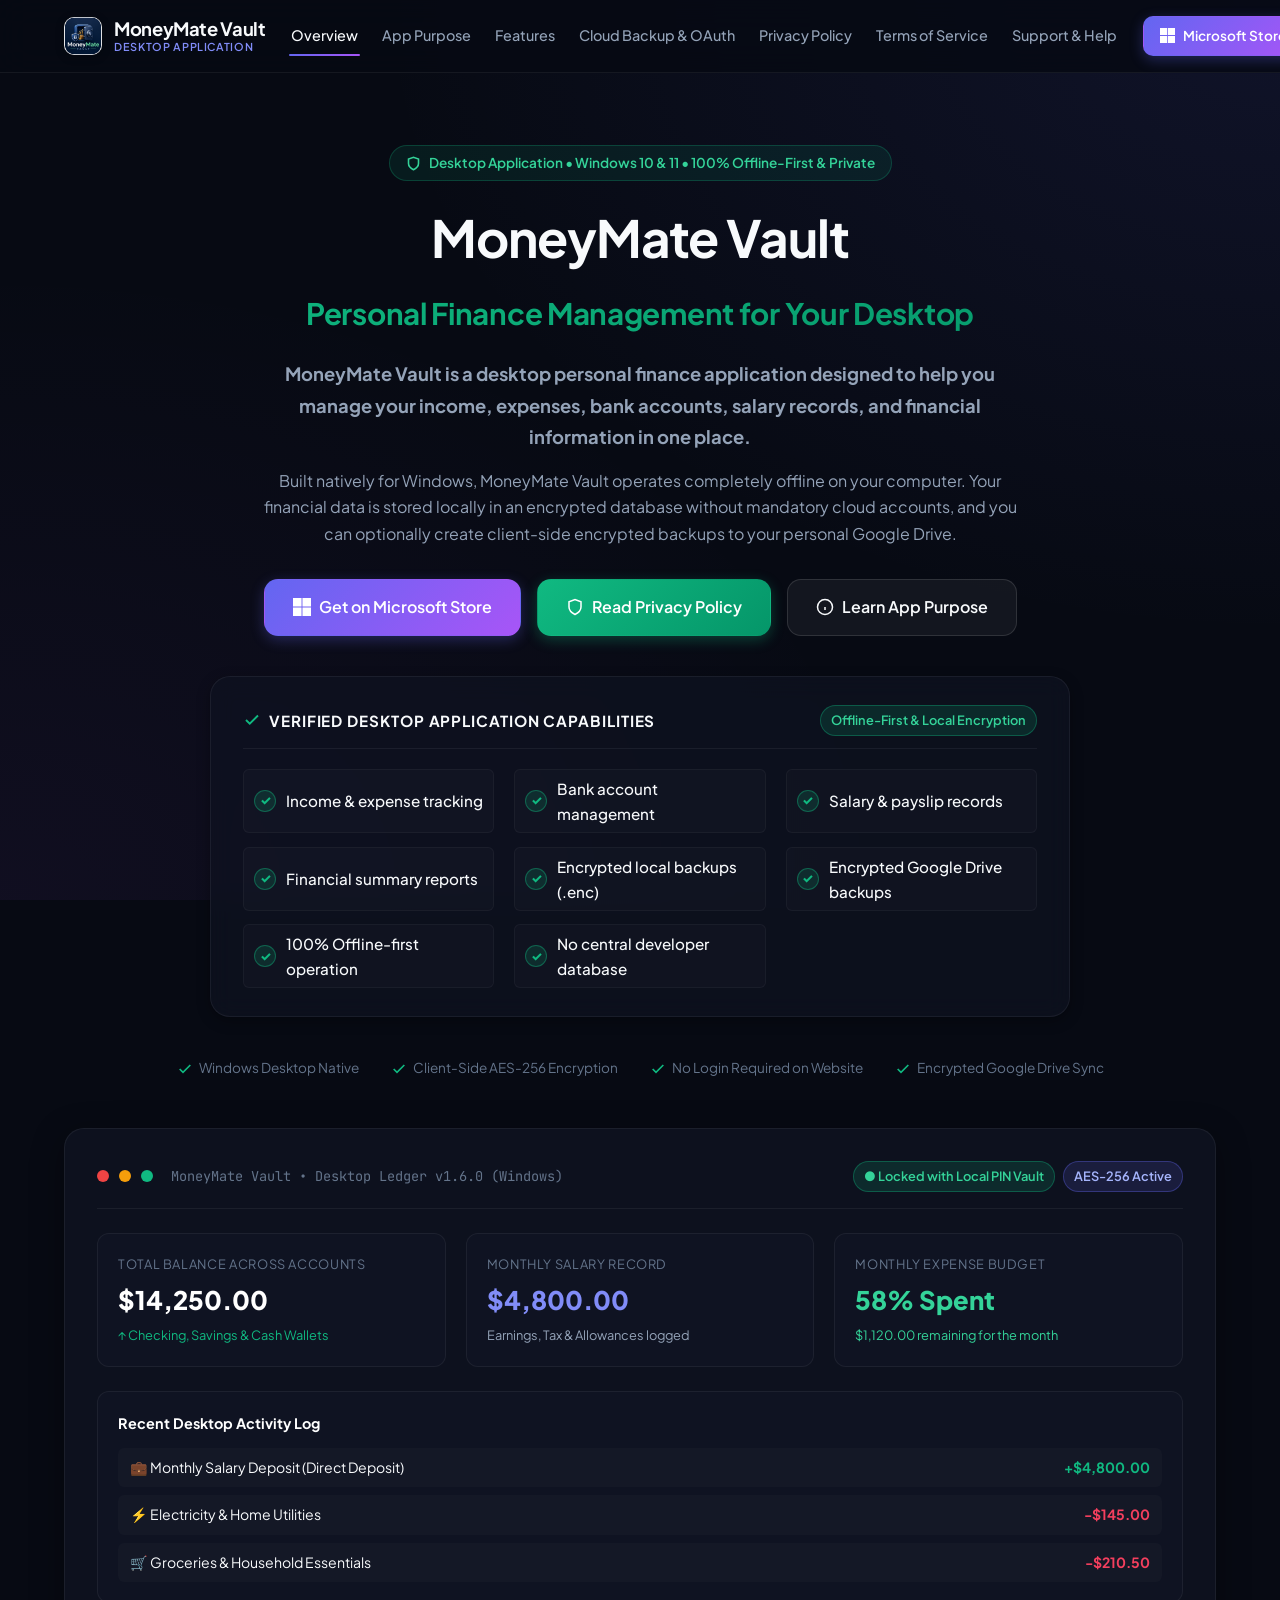
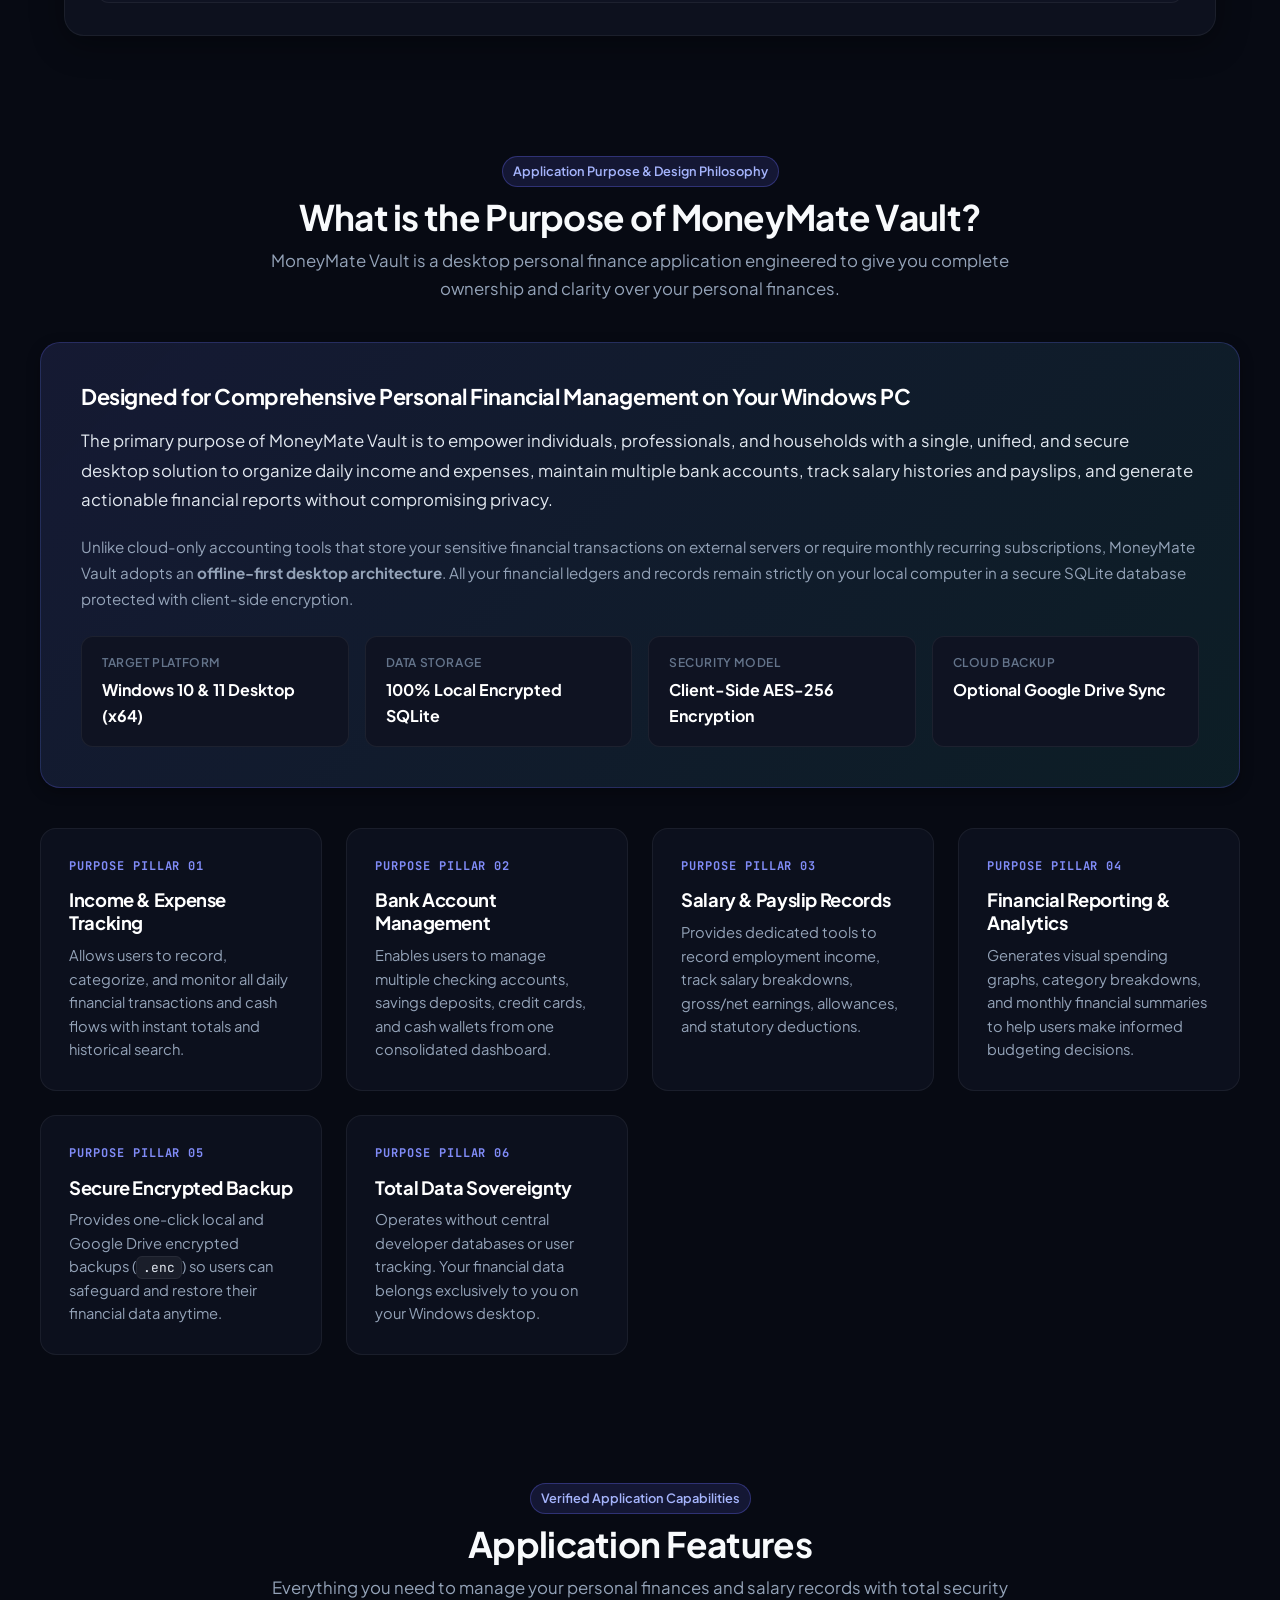
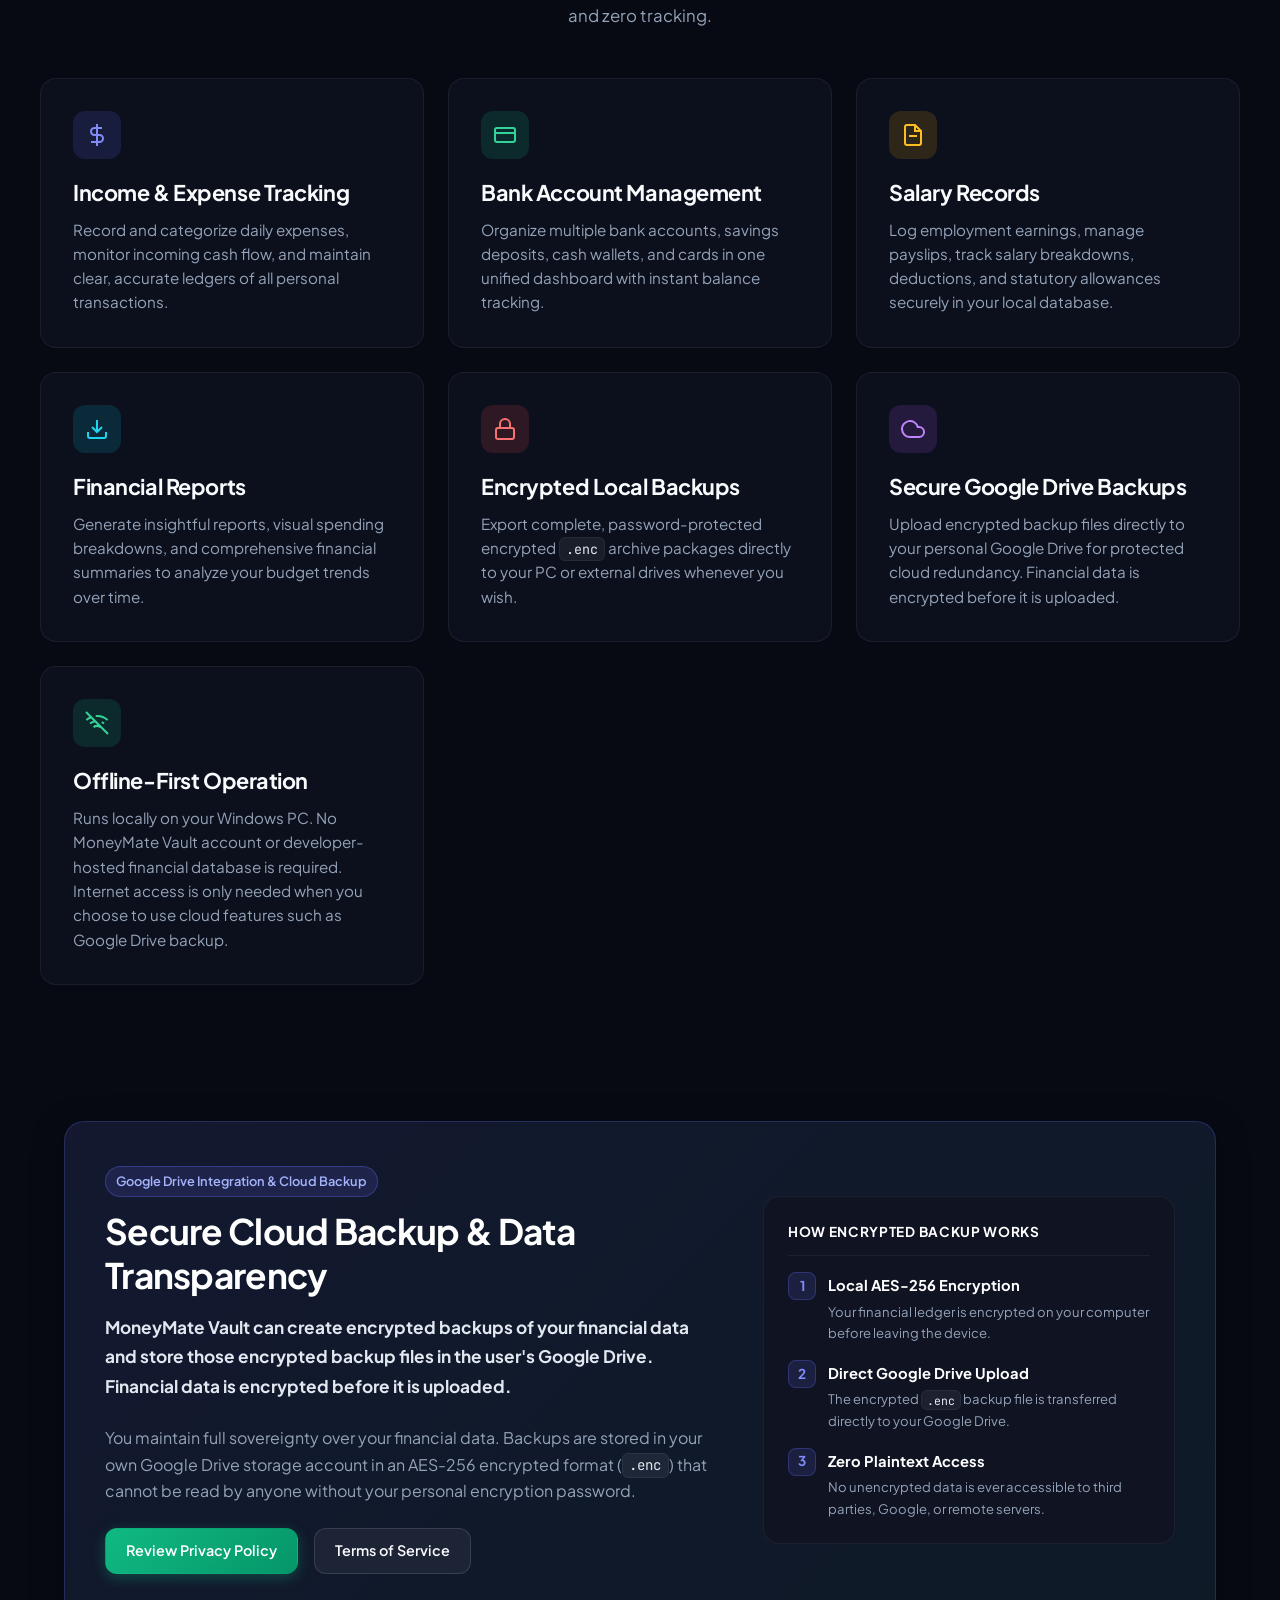
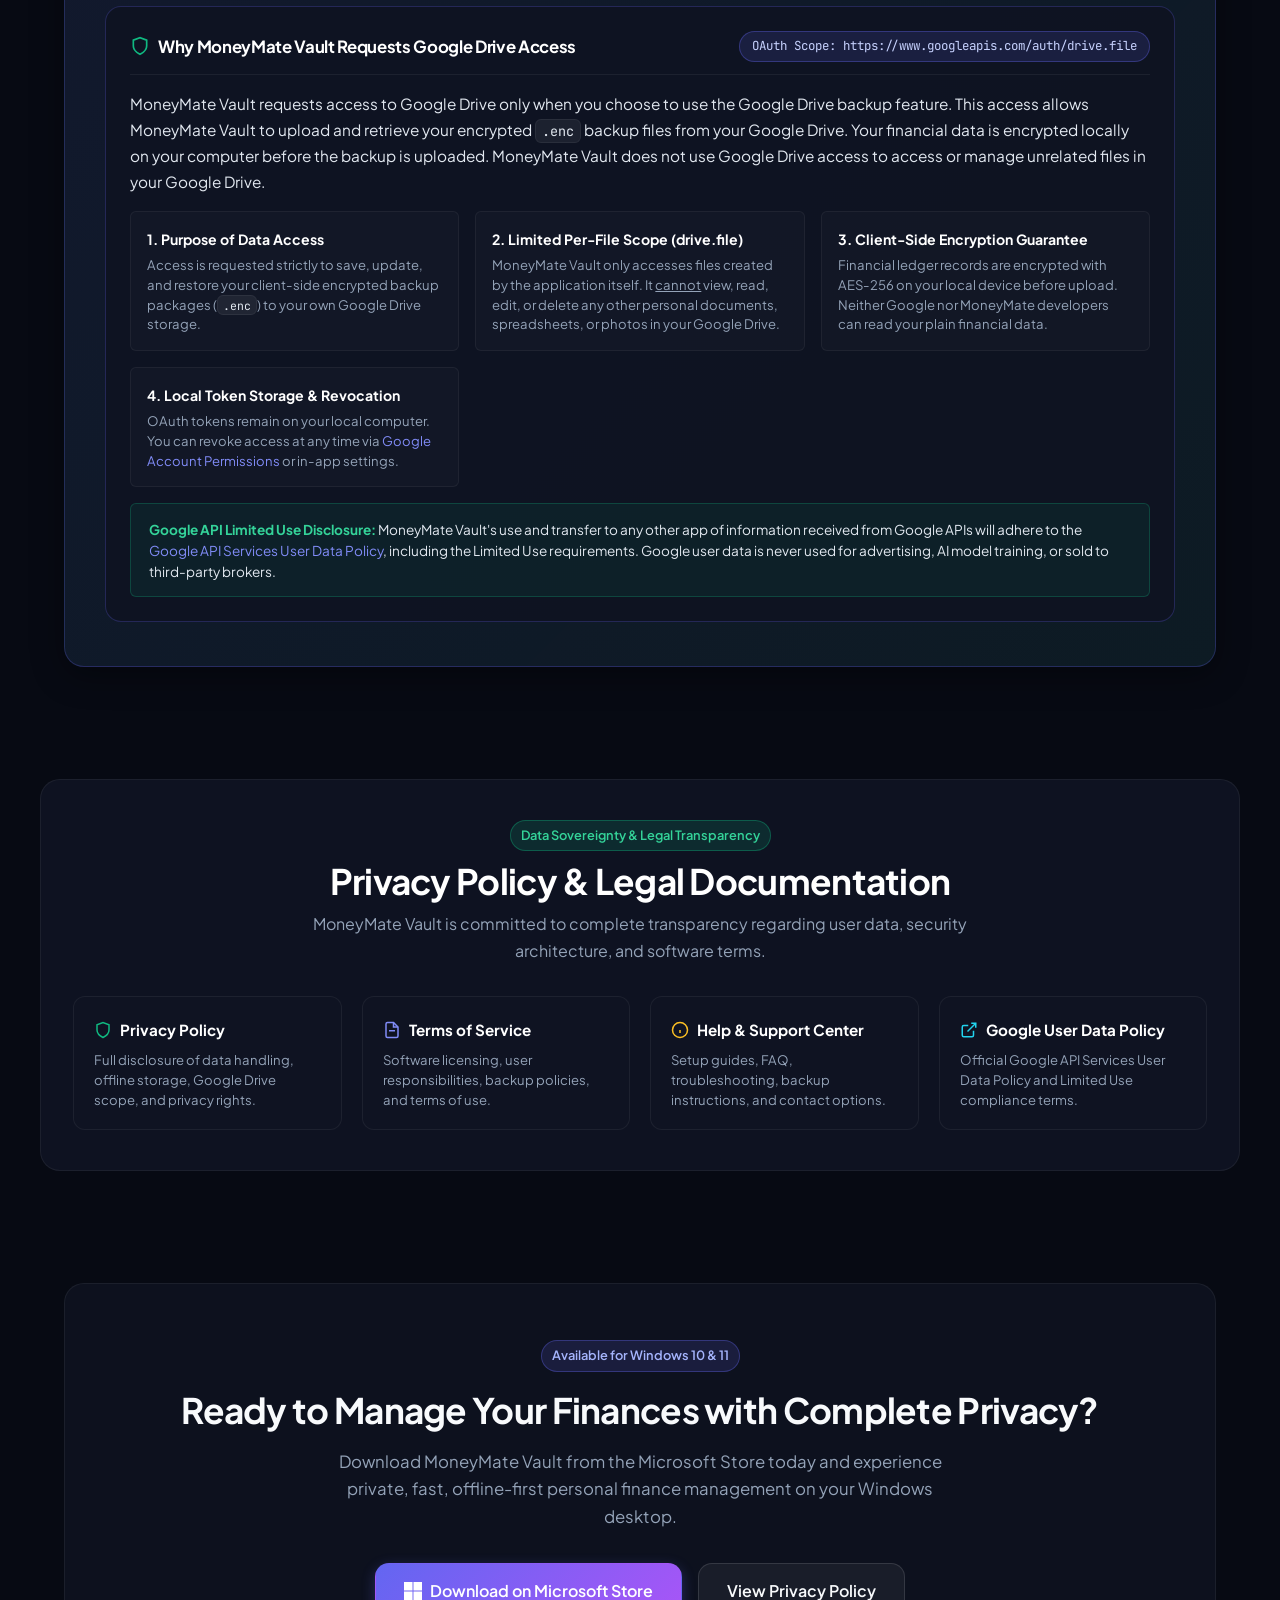
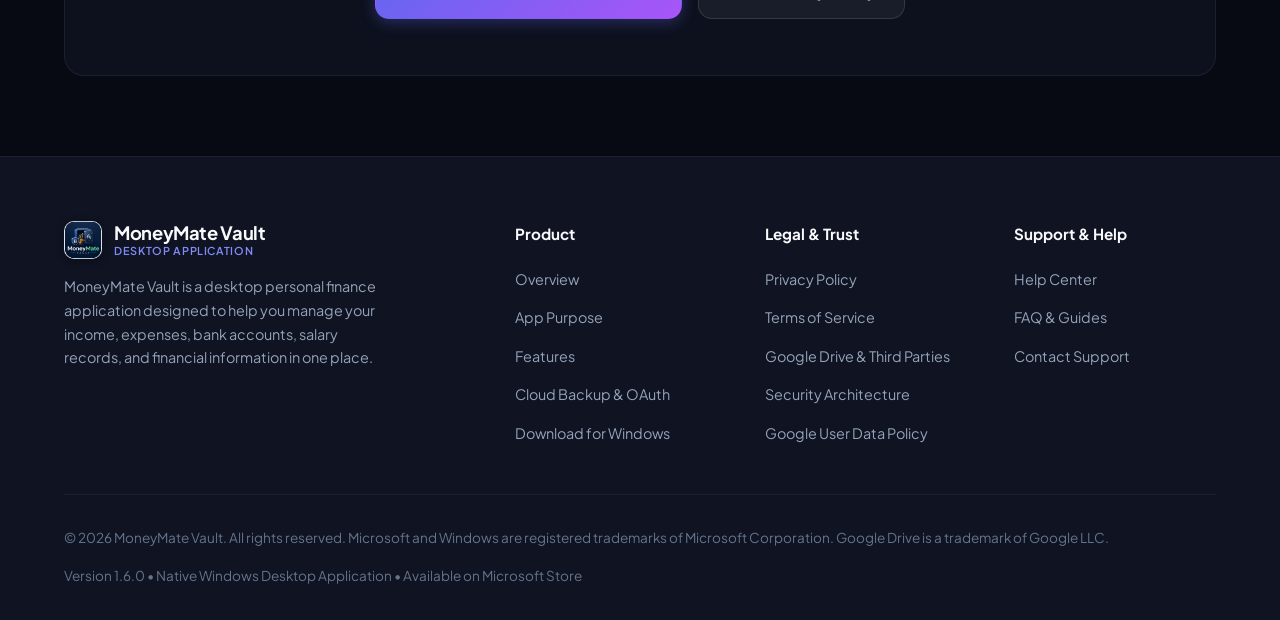
==== commit fe9fba6a: "MoneyMate Vault Brand Alignment" ====
--- a/index.html
+++ b/index.html
@@ -467,7 +467,7 @@
         </div>
         <h3>Offline-First Operation</h3>
         <p>
-          Runs locally on your Windows PC. No MoneyMate account or developer-hosted financial database is required.
+          Runs locally on your Windows PC. No MoneyMate Vault account or developer-hosted financial database is required.
           Internet access is only needed when you choose to use cloud features such as Google Drive backup.
         </p>
       </div>
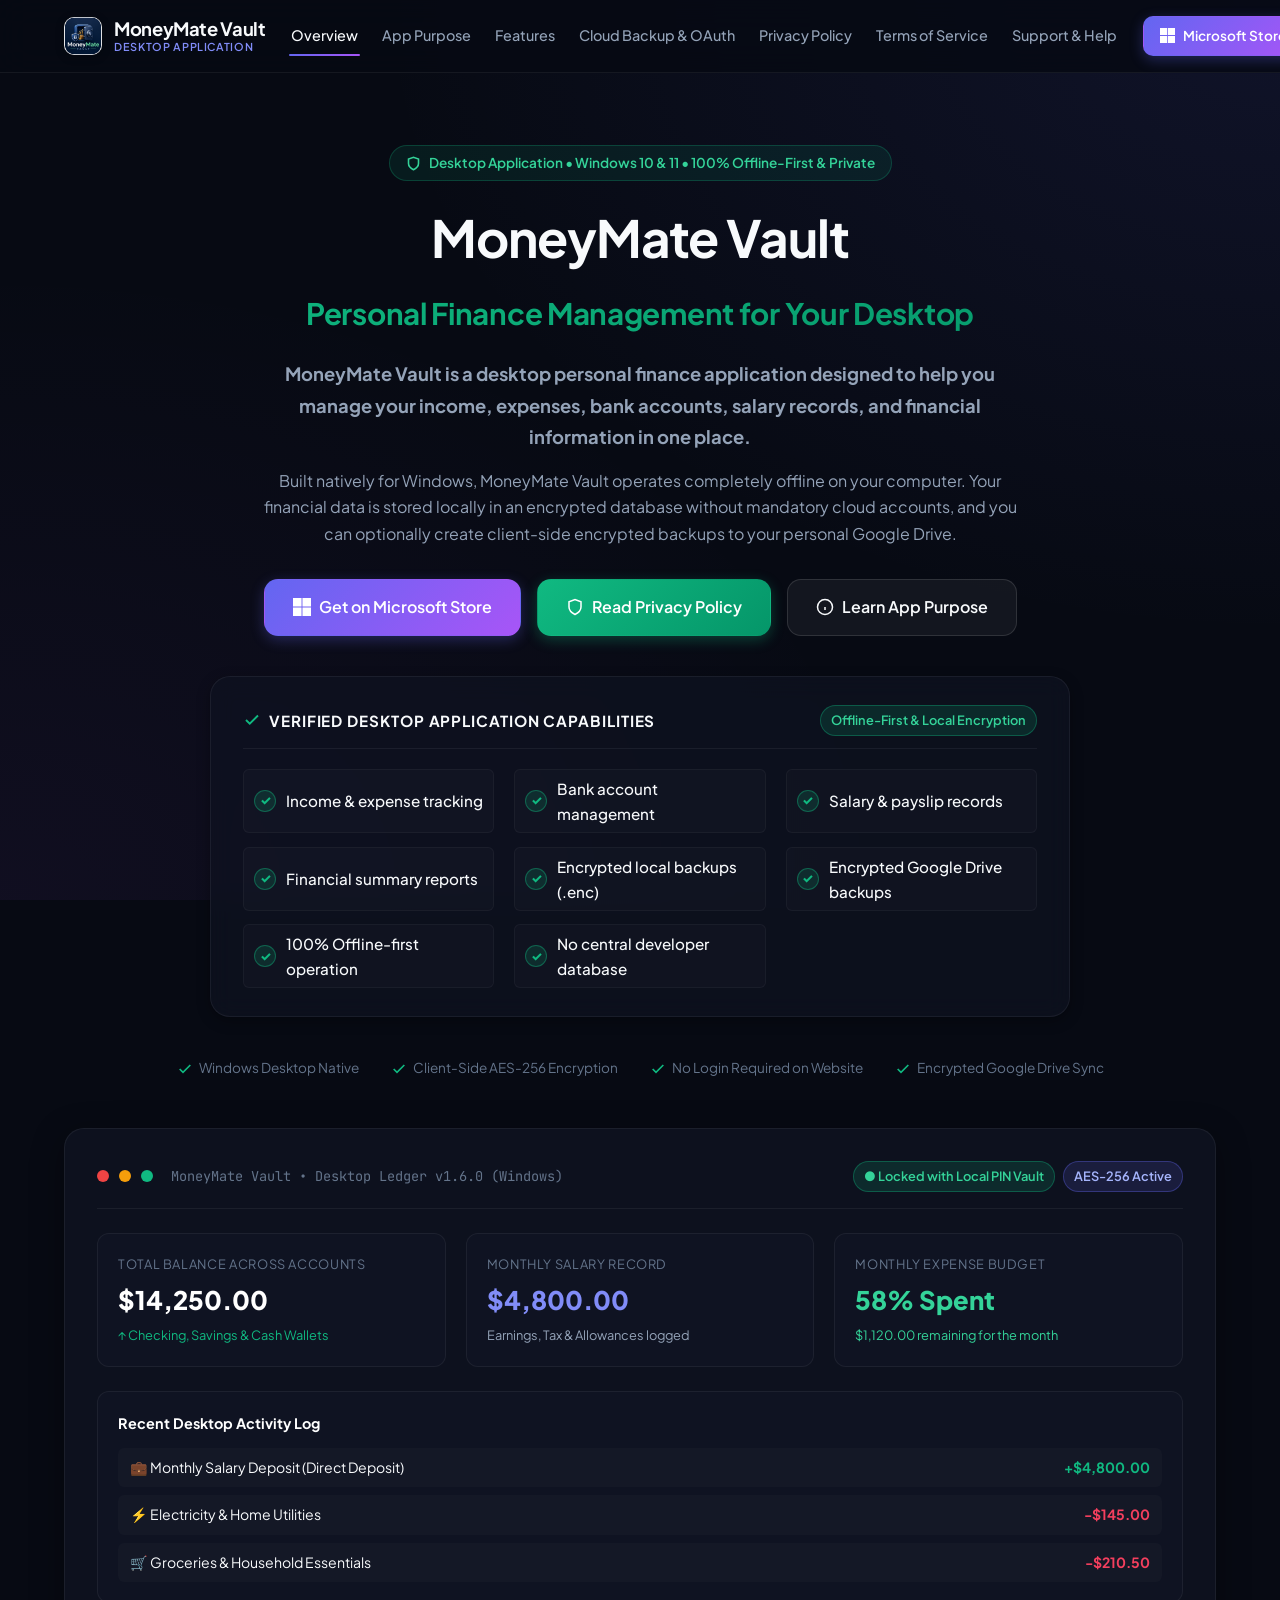
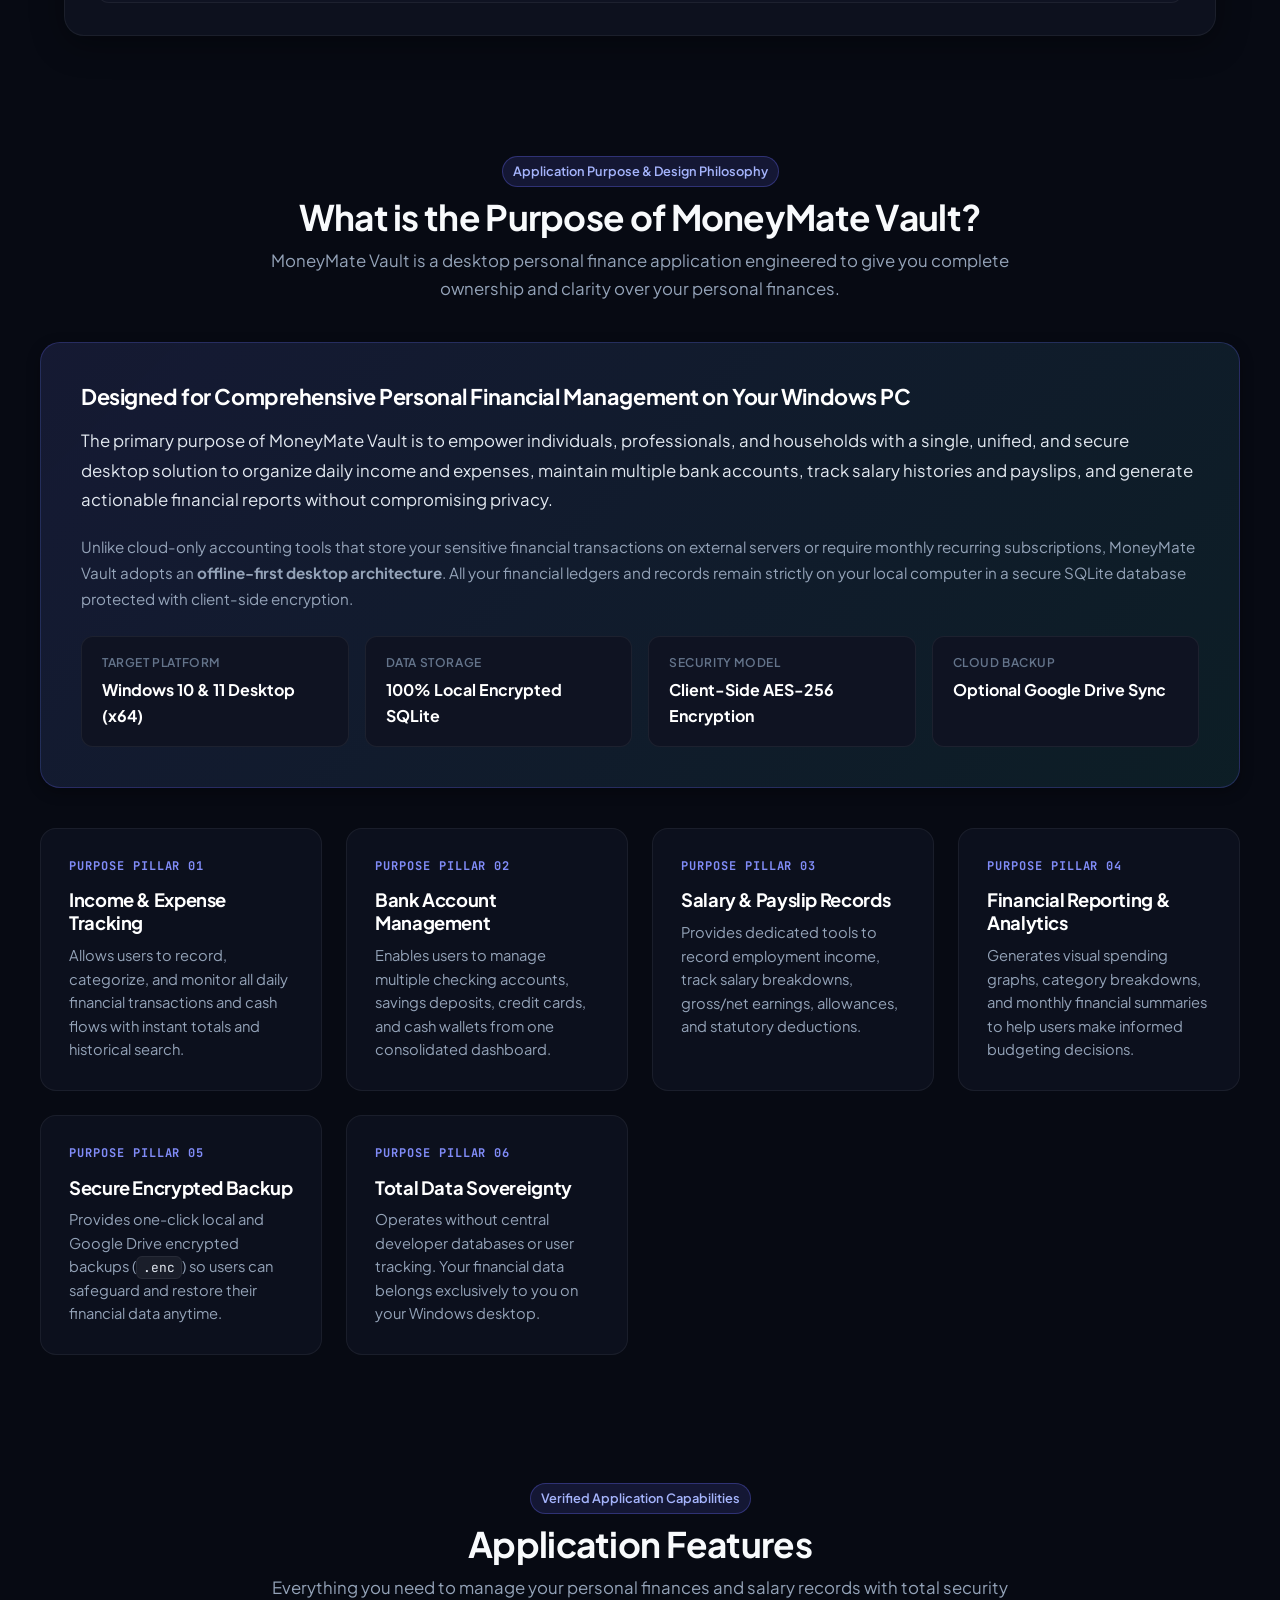
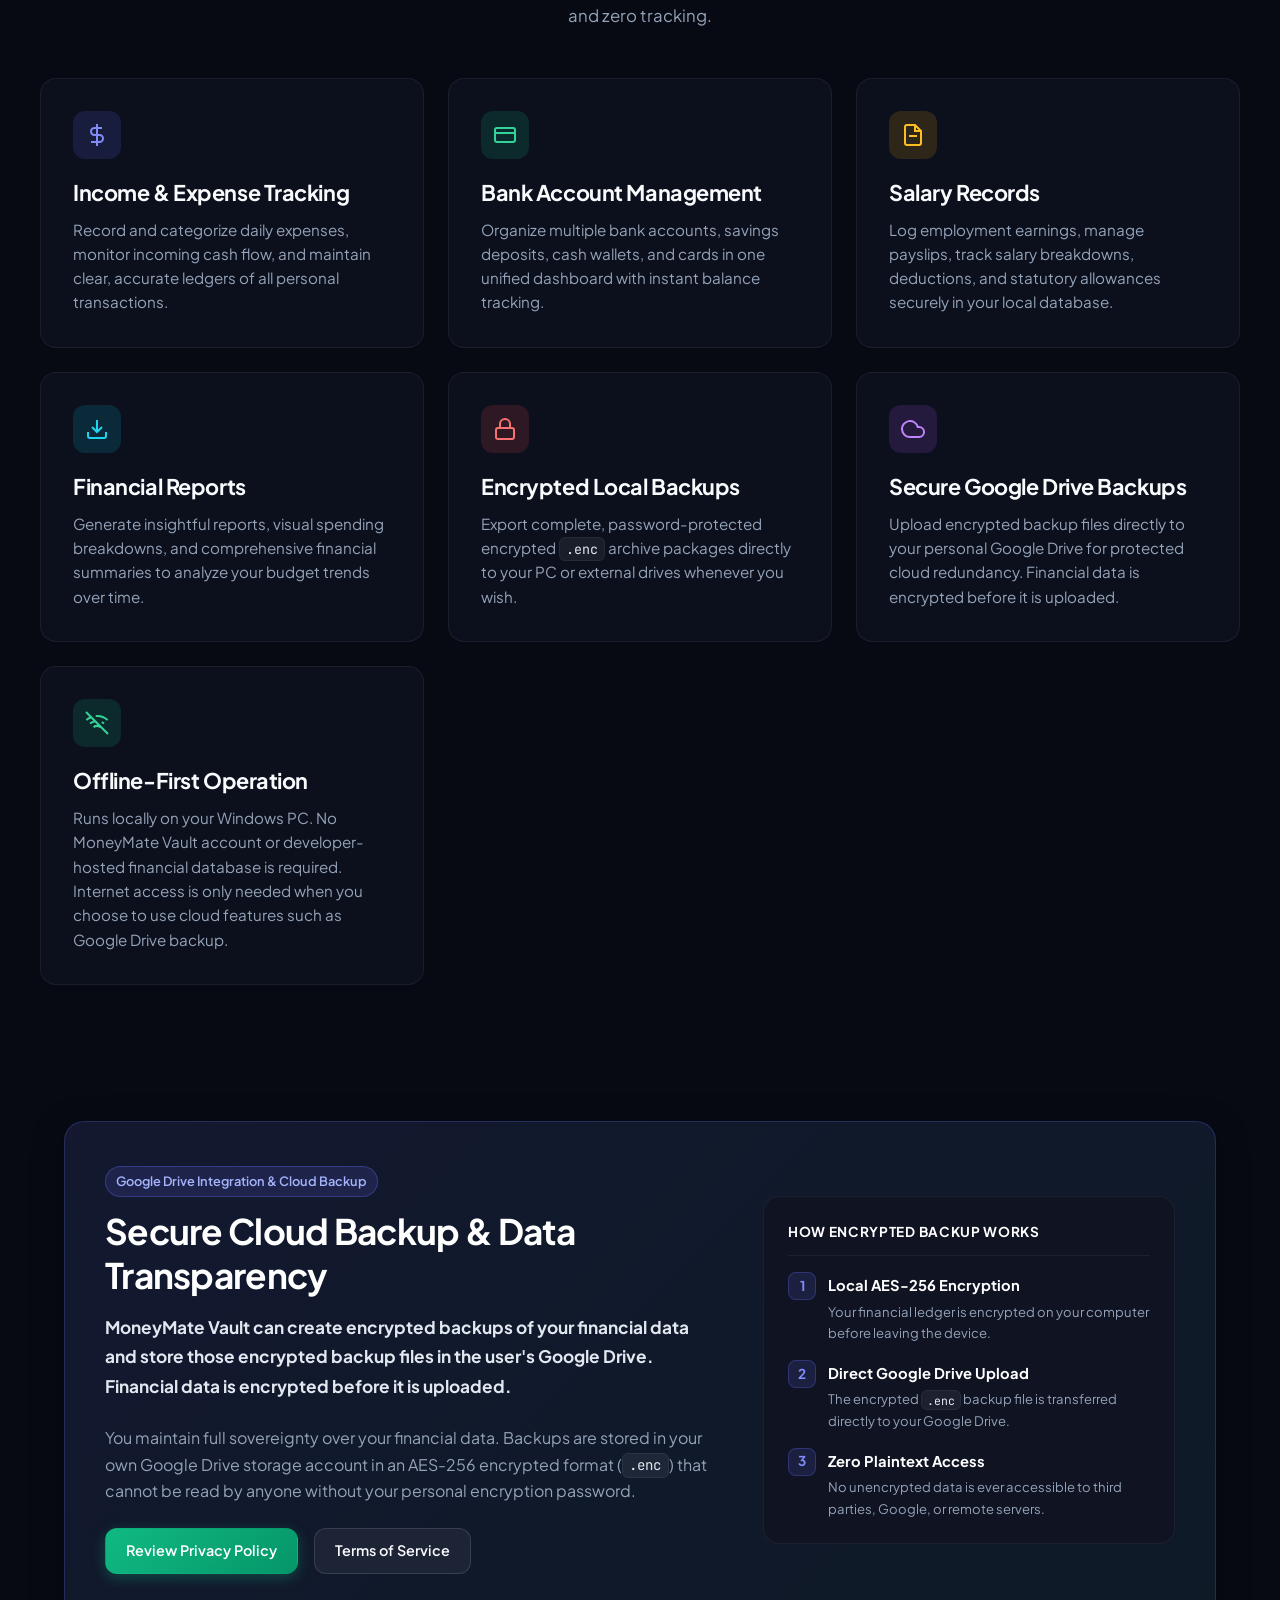
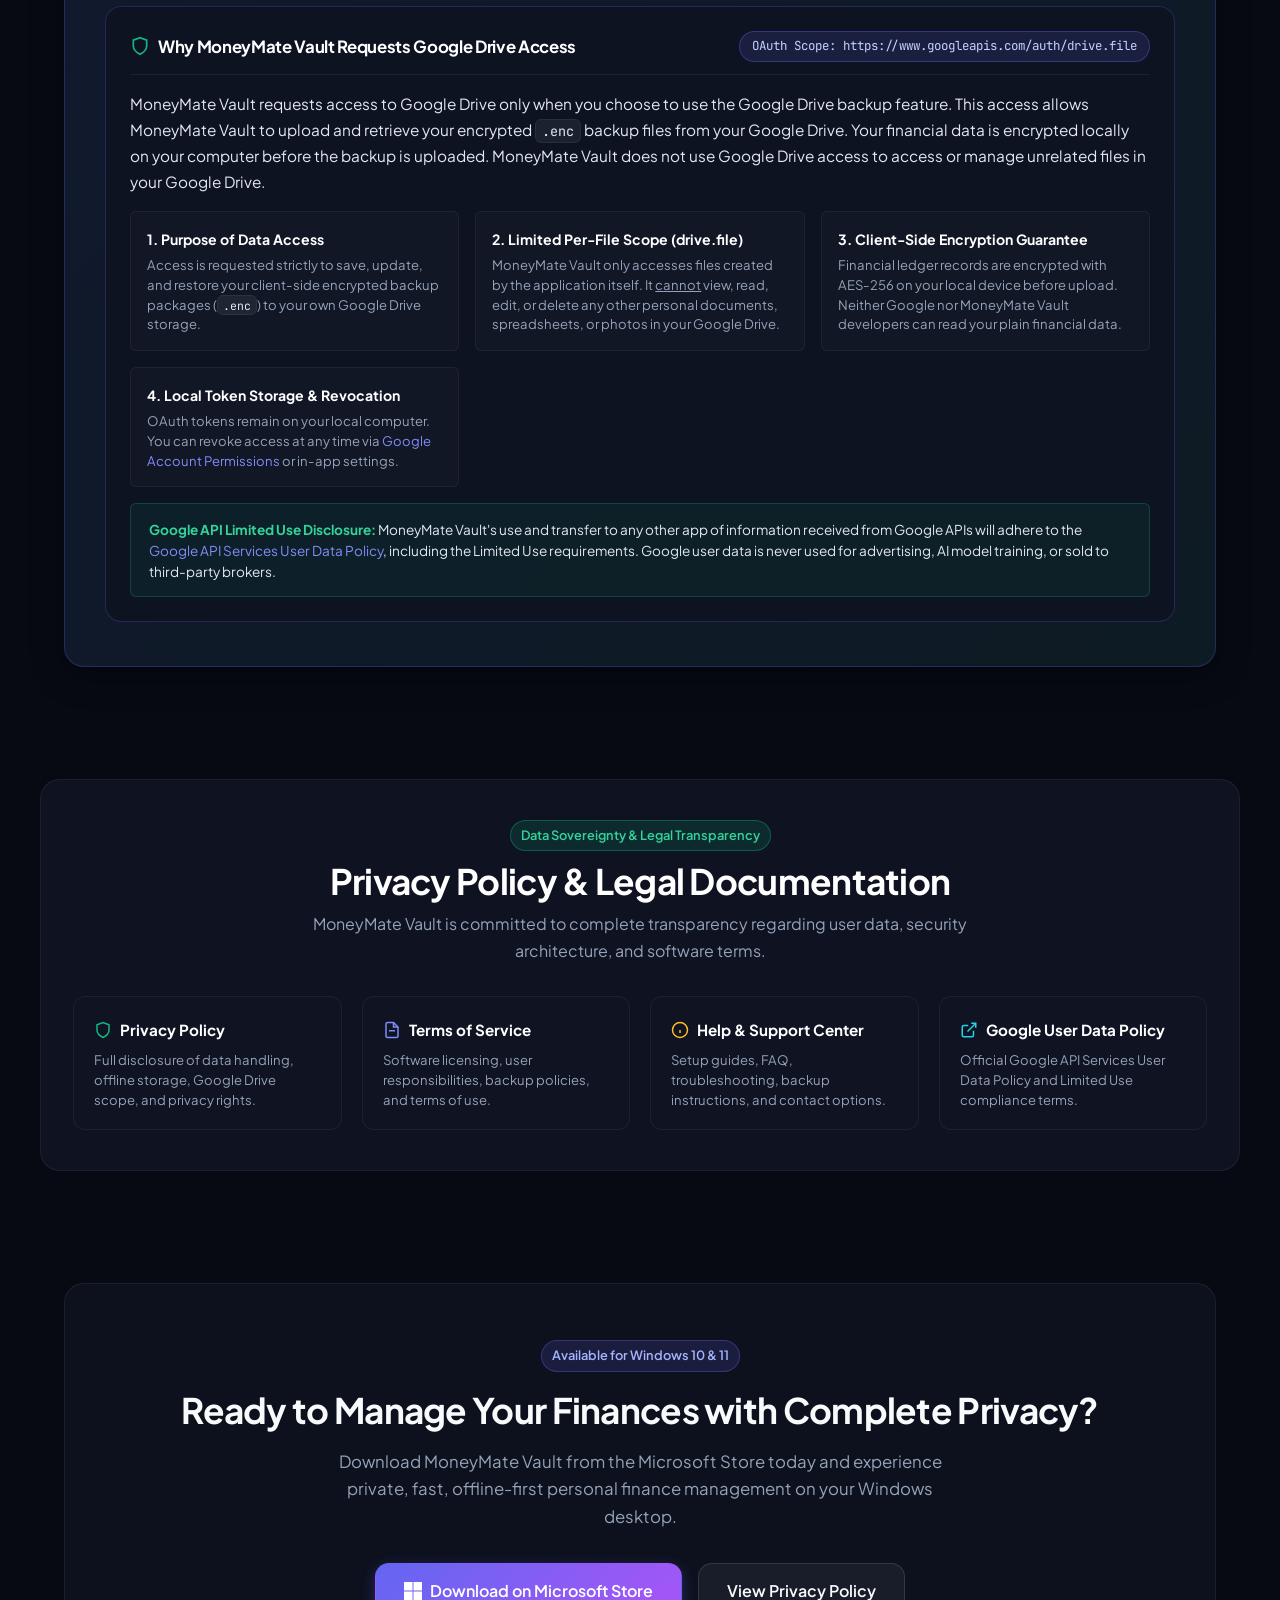
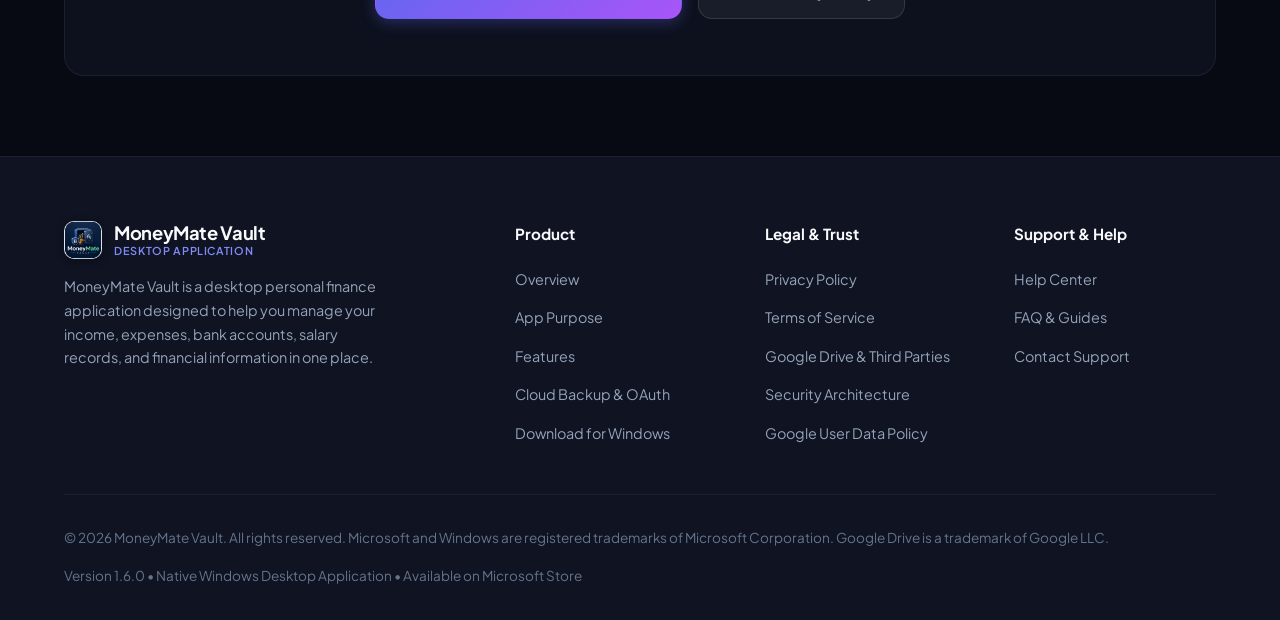
==== commit 227811bc: "Update MoneyMate Vault reference in encryption guarantee" ====
--- a/index.html
+++ b/index.html
@@ -564,7 +564,7 @@
           </div>
           <div class="oauth-detail-item">
             <strong>3. Client-Side Encryption Guarantee</strong>
-            <p>Financial ledger records are encrypted with AES-256 on your local device before upload. Neither Google nor MoneyMate developers can read your plain financial data.</p>
+            <p>Financial ledger records are encrypted with AES-256 on your local device before upload. Neither Google nor MoneyMate Vault developers can read your plain financial data.</p>
           </div>
           <div class="oauth-detail-item">
             <strong>4. Local Token Storage & Revocation</strong>
@@ -791,4 +791,4 @@
   </script>
 </body>
 
-</html>+</html>
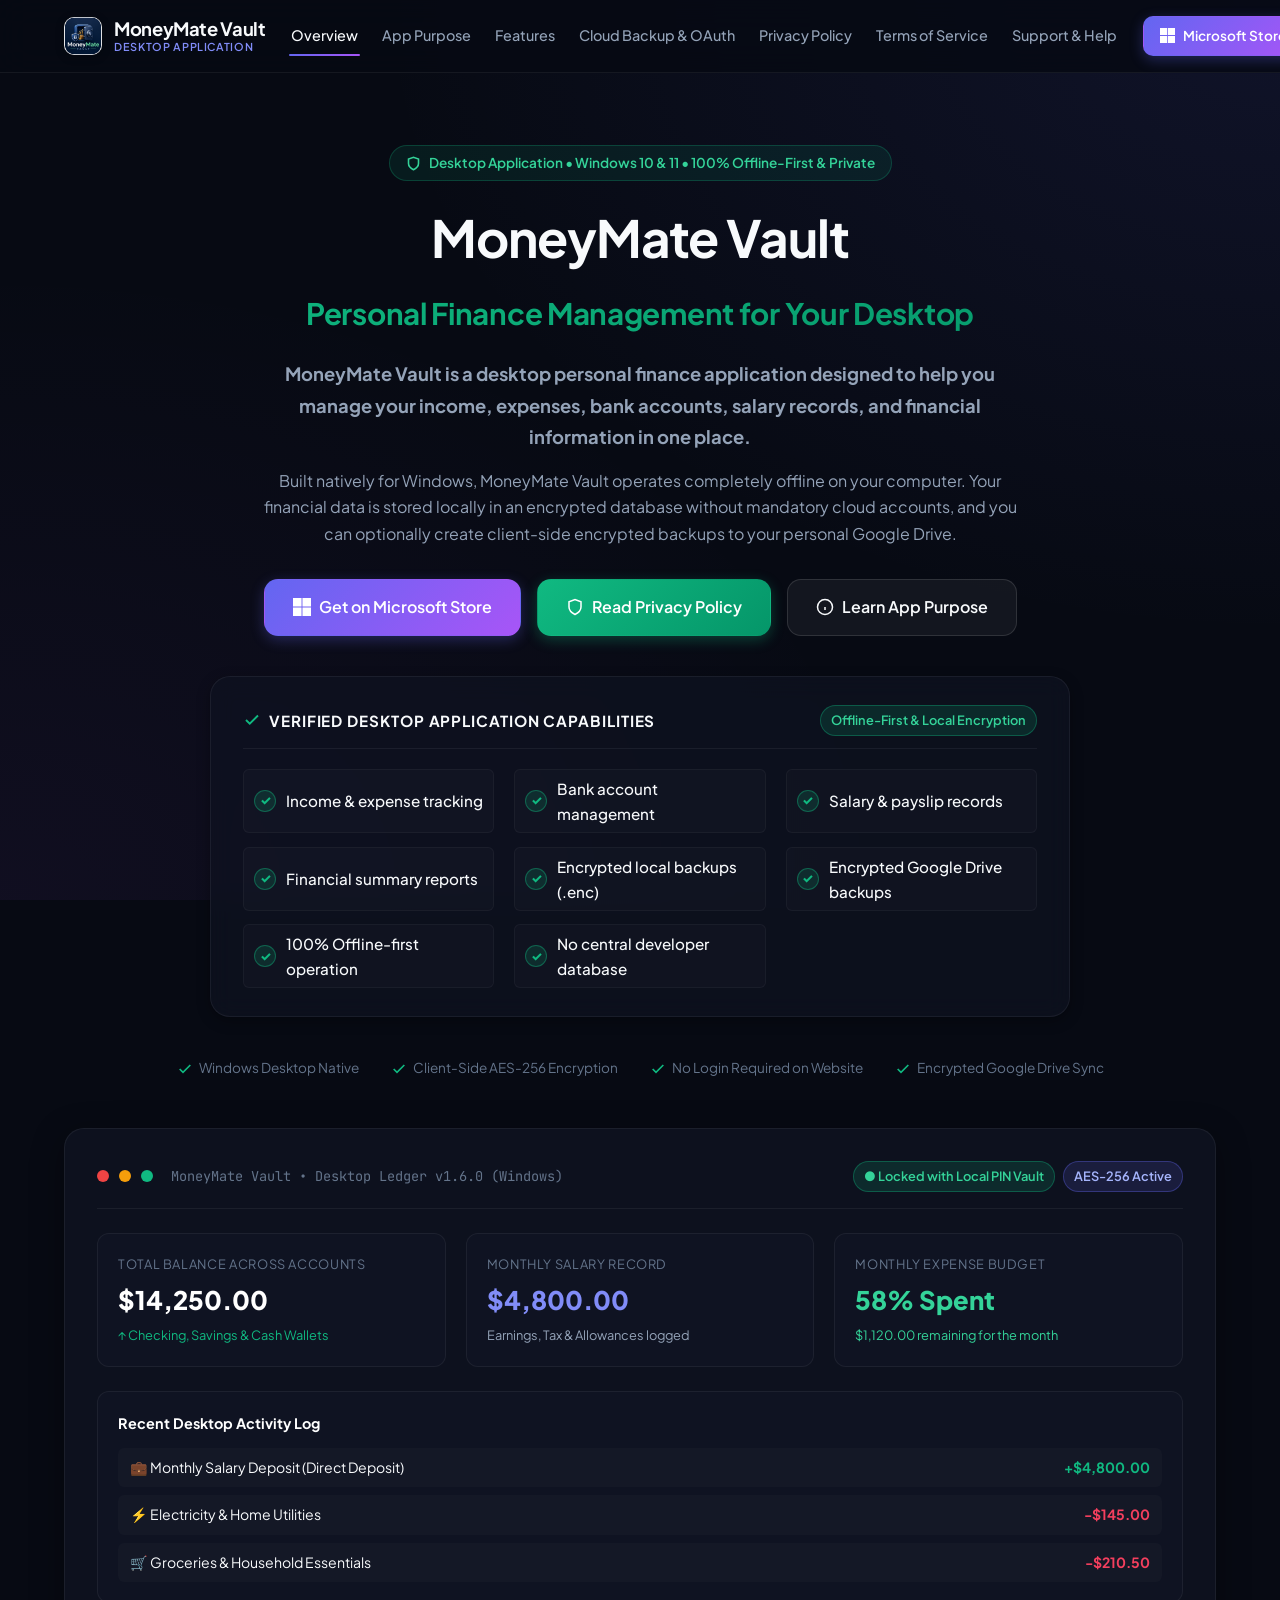
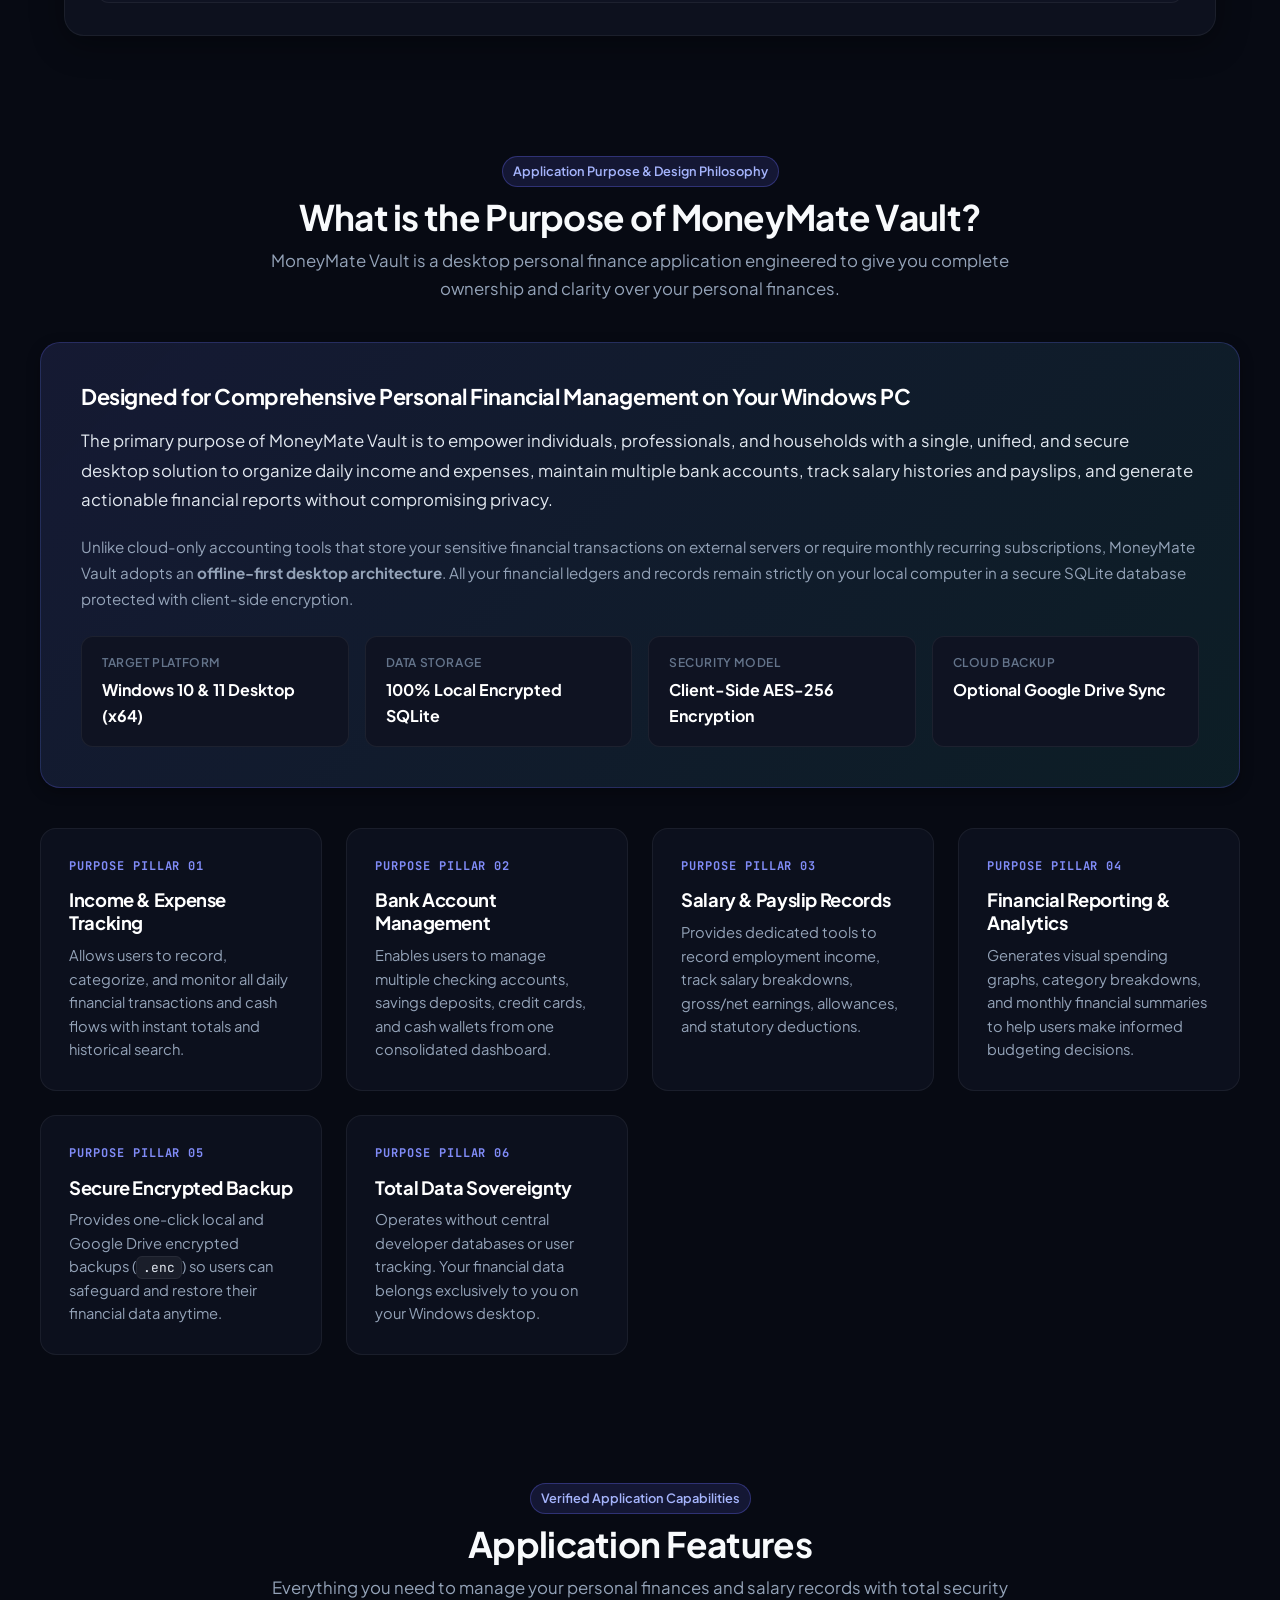
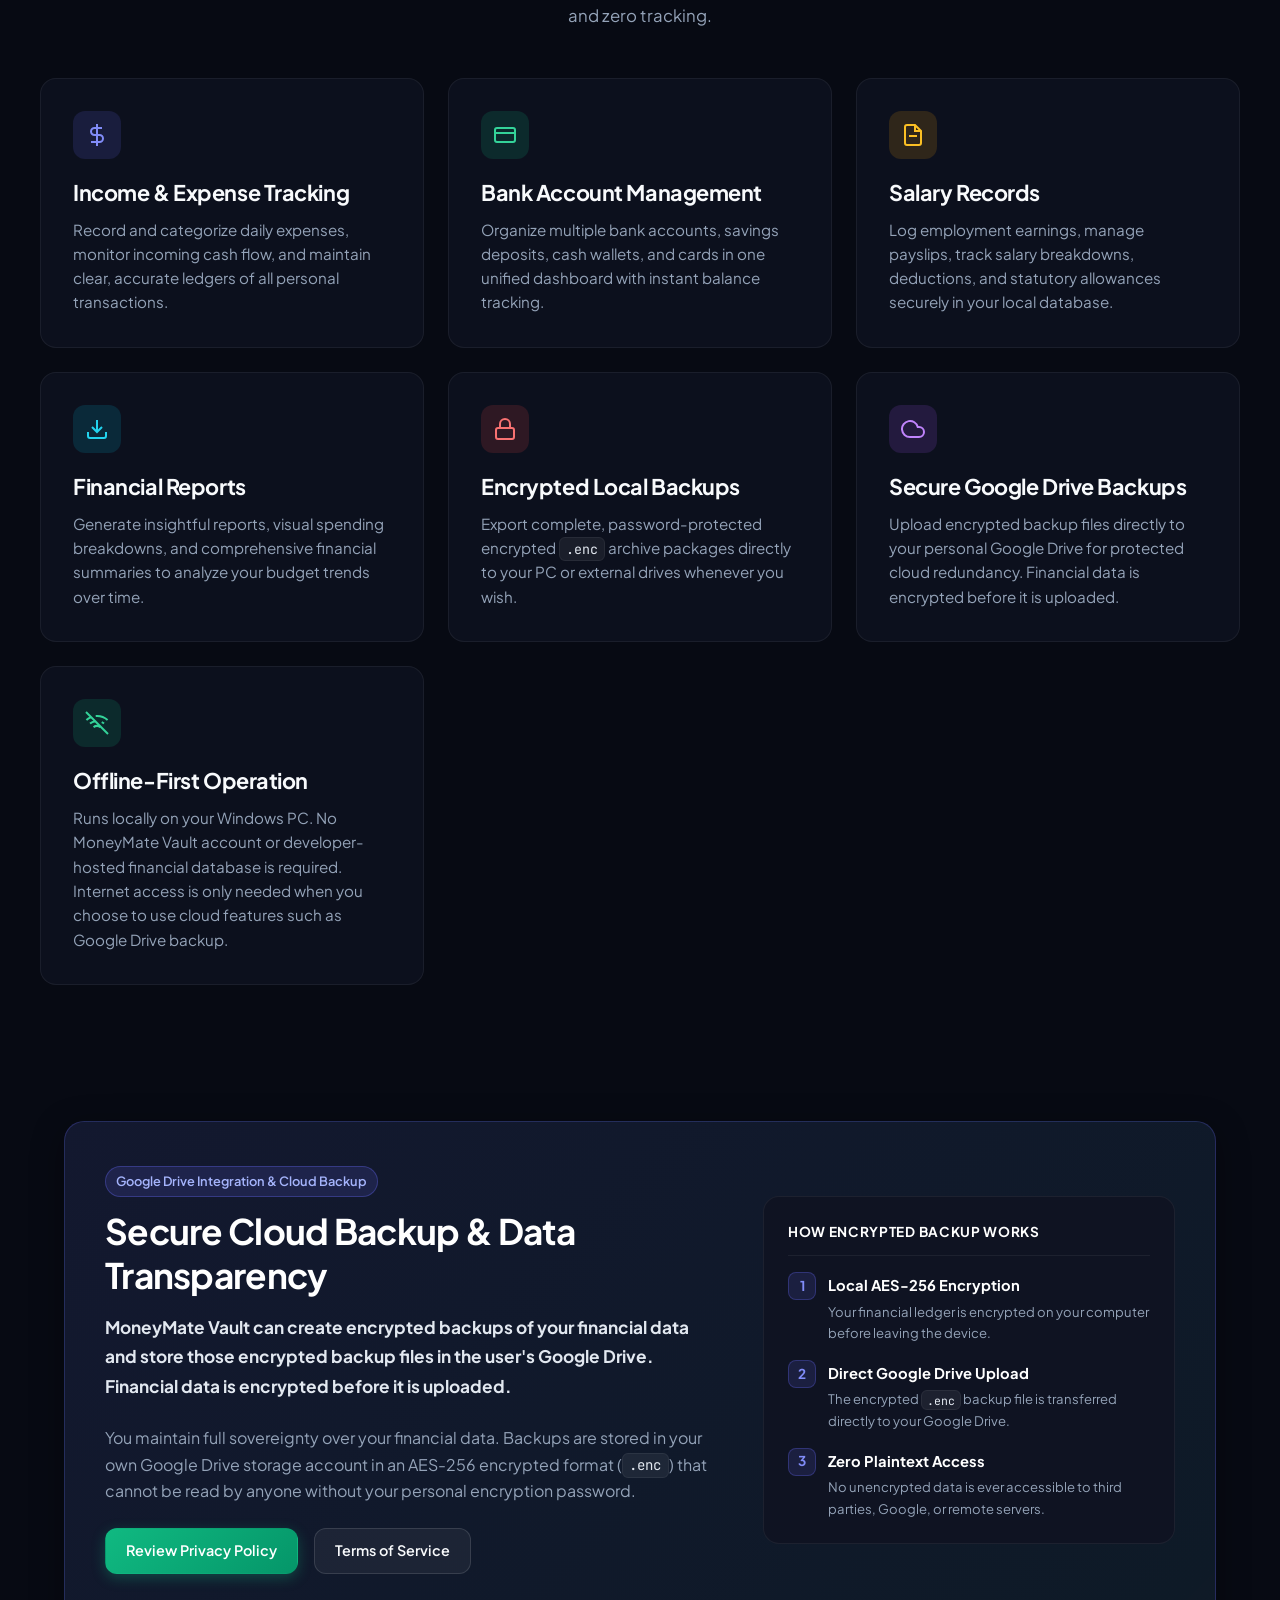
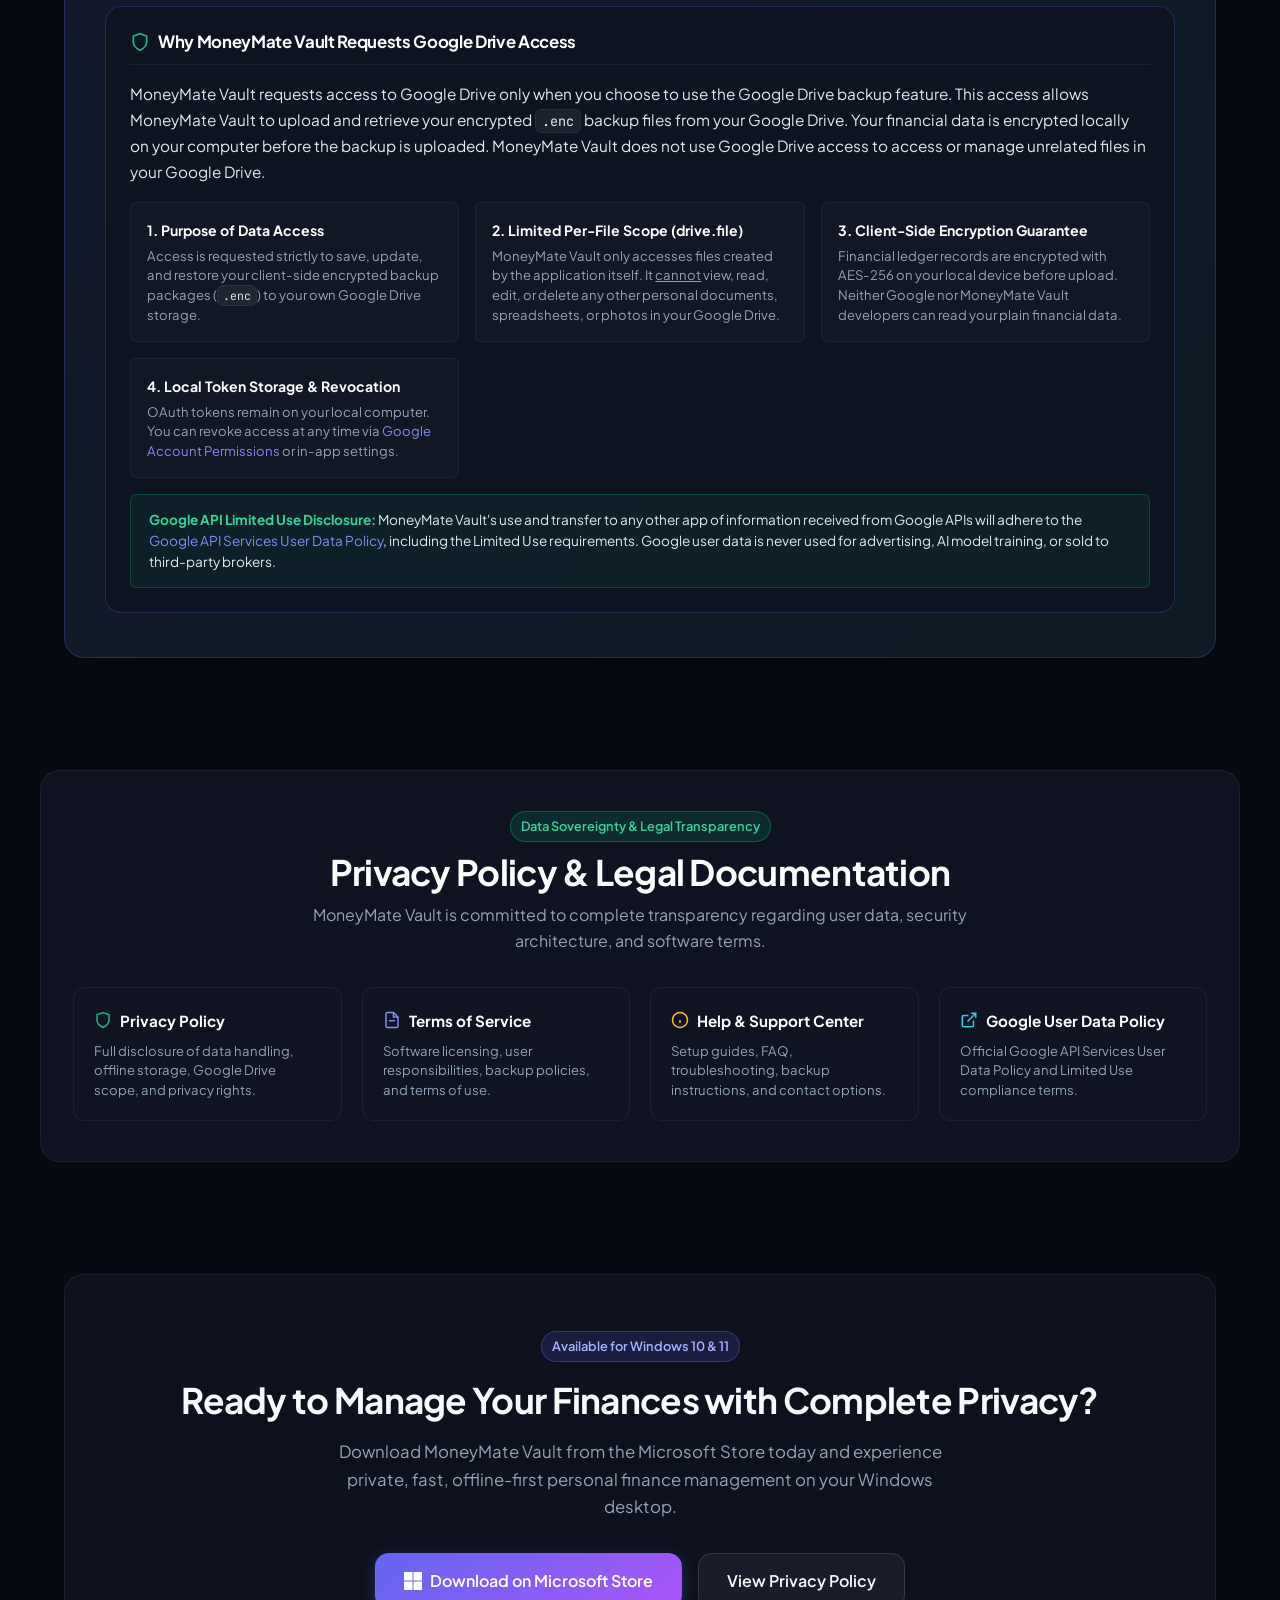
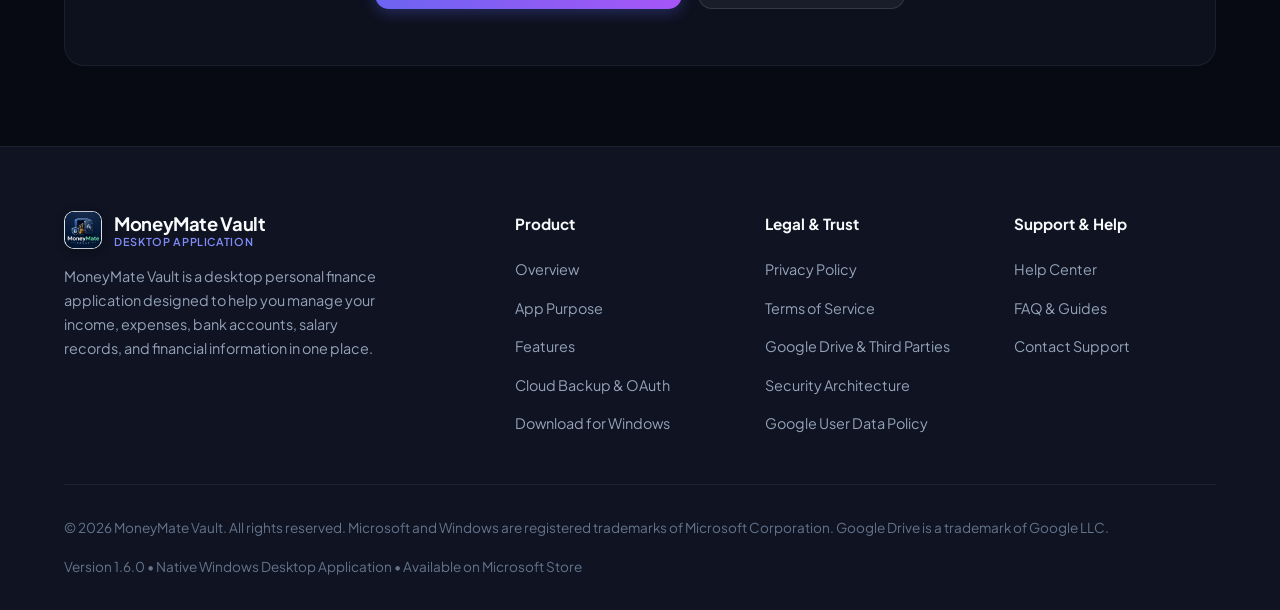
==== commit fb83565f: "Update index.html" ====
--- a/index.html
+++ b/index.html
@@ -546,7 +546,6 @@
             </svg>
             <h3 style="color: #fff; font-size: 1.05rem; margin: 0;">Why MoneyMate Vault Requests Google Drive Access</h3>
           </div>
-          <span class="scope-badge">OAuth Scope: https://www.googleapis.com/auth/drive.file</span>
         </div>
 
         <p style="font-size: 0.96rem; color: #e2e8f0; line-height: 1.7; margin-bottom: 1rem;">
